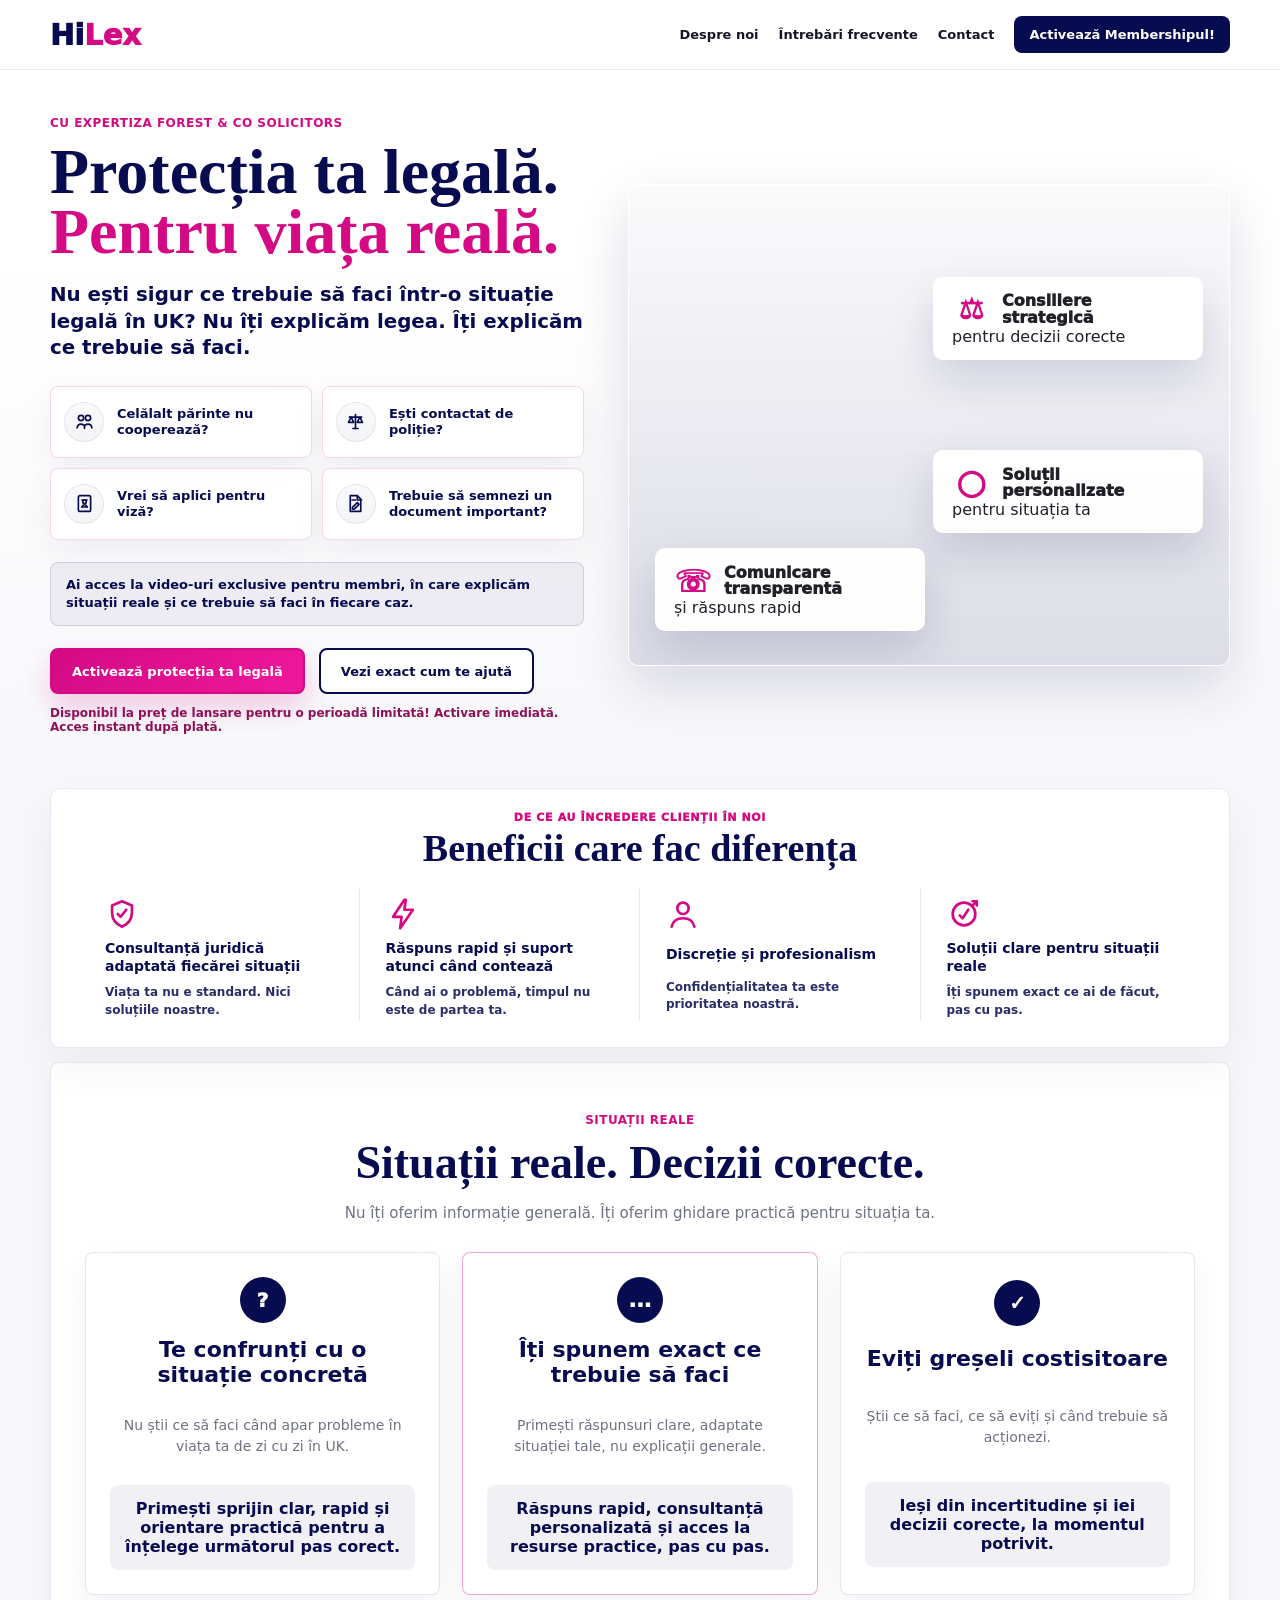
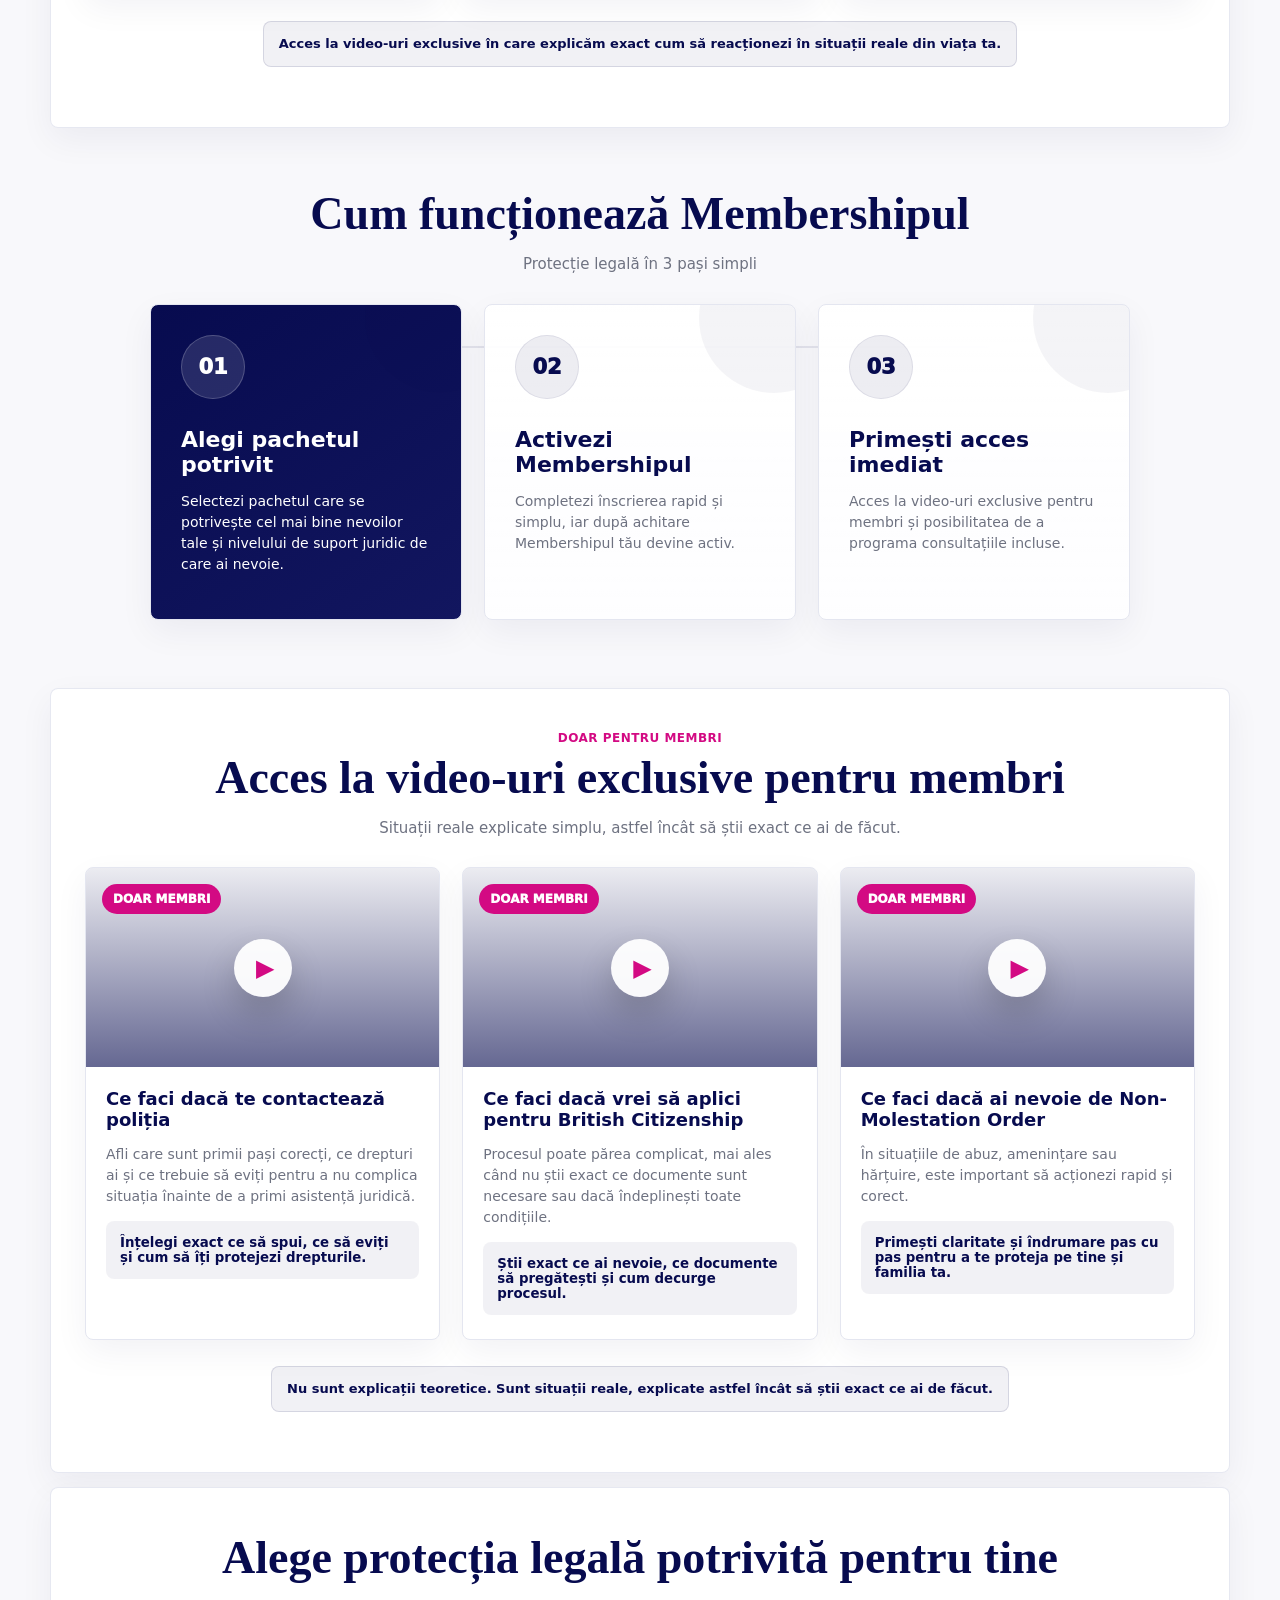
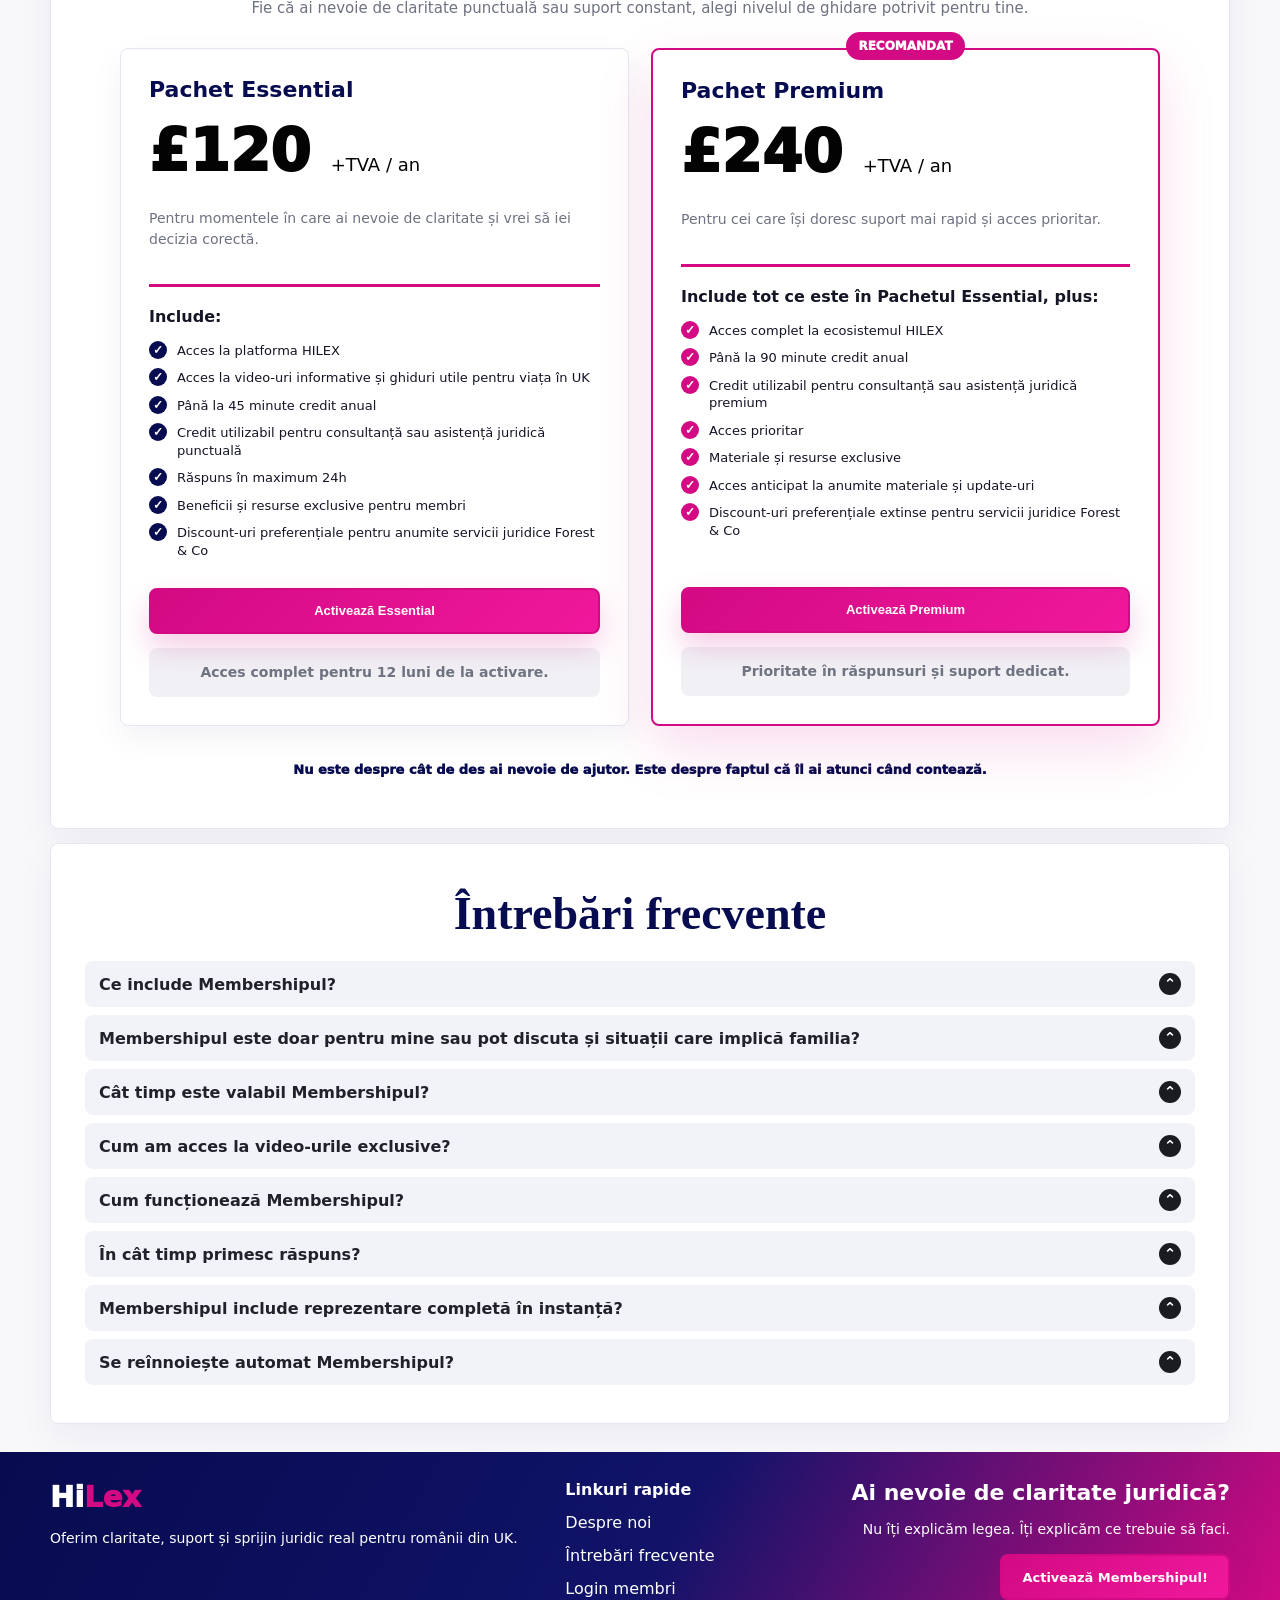
==== index.html @ ded72760 "commit" ====
<!doctype html>
<html lang="ro">
  <head>
    <meta charset="utf-8" />
    <meta name="viewport" content="width=device-width, initial-scale=1" />
    <title>HILEX - Protecția ta legală</title>
    <meta
      name="description"
      content="Protecția ta legală. Pentru viața reală. HILEX oferă video-uri exclusive și ghidare practică pentru românii din UK."
    />
    <link rel="stylesheet" href="styles.css" />
  </head>
  <body>
    <header class="site-header">
      <a class="brand" href="#">Hi<span>Lex</span></a>
      <nav>
        <a href="#despre">Despre noi</a>
        <a href="#faq">Întrebări frecvente</a>
        <a href="#contact">Contact</a>
        <a class="header-cta" href="#pachete">Activează Membershipul!</a>
      </nav>
    </header>

    <main>
      <section class="hero">
        <div class="hero-copy">
          <p class="kicker">Cu expertiza Forest & Co Solicitors</p>
          <h1>Protecția ta legală.<br /><span>Pentru viața reală.</span></h1>
          <p class="lead">
            Nu ești sigur ce trebuie să faci într-o situație legală în UK?
            Nu îți explicăm legea. Îți explicăm ce trebuie să faci.
          </p>

          <div class="problem-grid">
            <article>
              <span class="icon" aria-hidden="true">
                <svg viewBox="0 0 24 24"><path d="M16 11c1.7 0 3-1.3 3-3s-1.3-3-3-3-3 1.3-3 3 1.3 3 3 3Z"/><path d="M8 11c1.7 0 3-1.3 3-3S9.7 5 8 5 5 6.3 5 8s1.3 3 3 3Z"/><path d="M3.5 19.2c.5-2.8 2.2-4.2 4.5-4.2 1.2 0 2.2.4 3 1.2"/><path d="M20.5 19.2c-.5-2.8-2.2-4.2-4.5-4.2-1.2 0-2.2.4-3 1.2"/><path d="M12 20v-3.8"/></svg>
              </span>
              <strong>Celălalt părinte nu cooperează?</strong>
            </article>
            <article>
              <span class="icon" aria-hidden="true">
                <svg viewBox="0 0 24 24"><path d="M12 4v16"/><path d="M5 7h14"/><path d="M7 7 4 13h6L7 7Z"/><path d="m17 7-3 6h6l-3-6Z"/><path d="M9 20h6"/></svg>
              </span>
              <strong>Ești contactat de poliție?</strong>
            </article>
            <article>
              <span class="icon" aria-hidden="true">
                <svg viewBox="0 0 24 24"><rect x="5" y="3" width="14" height="18" rx="2"/><path d="M9 8h6"/><path d="M9 16h6"/><path d="M12 12a2 2 0 1 0 0-4 2 2 0 0 0 0 4Z"/><path d="M9 16c.5-1.7 1.5-2.6 3-2.6s2.5.9 3 2.6"/></svg>
              </span>
              <strong>Vrei să aplici pentru viză?</strong>
            </article>
            <article>
              <span class="icon" aria-hidden="true">
                <svg viewBox="0 0 24 24"><path d="M6 3h8l4 4v14H6V3Z"/><path d="M14 3v5h5"/><path d="M8.5 16.5 14 11l2 2-5.5 5.5H8.5v-2Z"/><path d="M8 8h4"/></svg>
              </span>
              <strong>Trebuie să semnezi un document important?</strong>
            </article>
          </div>

          <p class="member-note">
            Ai acces la video-uri exclusive pentru membri, în care explicăm situații reale și ce trebuie să faci în fiecare caz.
          </p>

          <div class="actions">
            <a class="button primary" href="#pachete">Activează protecția ta legală</a>
            <a class="button secondary" href="#continut">Vezi exact cum te ajută</a>
          </div>
          <p class="launch-note">Disponibil la preț de lansare pentru o perioadă limitată! Activare imediată. Acces instant după plată.</p>
        </div>

        <aside class="hero-media">
          <div class="media-card">
            <div class="media-image"></div>
            <span class="floating-note note-one" data-icon="scale"><strong>Consiliere strategică</strong> pentru decizii corecte</span>
            <span class="floating-note note-two" data-icon="person"><strong>Soluții personalizate</strong> pentru situația ta</span>
            <span class="floating-note note-three" data-icon="chat"><strong>Comunicare transparentă</strong> și răspuns rapid</span>
          </div>
        </aside>
      </section>

      <section class="trust-strip">
        <div class="trust-title">
          <span>De ce au încredere clienții în noi</span>
          <h2>Beneficii care fac diferența</h2>
        </div>
        <article>
          <span class="trust-icon" aria-hidden="true">
            <svg viewBox="0 0 24 24"><path d="M12 3 19 6v5c0 4.5-2.8 8.2-7 10-4.2-1.8-7-5.5-7-10V6l7-3Z"/><path d="m9 12 2 2 4-5"/></svg>
          </span>
          <strong>Consultanță juridică adaptată fiecărei situații</strong>
          <p>Viața ta nu e standard. Nici soluțiile noastre.</p>
        </article>
        <article>
          <span class="trust-icon" aria-hidden="true">
            <svg viewBox="0 0 24 24"><path d="m13 2-8 12h6l-1 8 9-13h-6l1-7Z"/></svg>
          </span>
          <strong>Răspuns rapid și suport atunci când contează</strong>
          <p>Când ai o problemă, timpul nu este de partea ta.</p>
        </article>
        <article>
          <span class="trust-icon" aria-hidden="true">
            <svg viewBox="0 0 24 24"><path d="M12 12a4 4 0 1 0 0-8 4 4 0 0 0 0 8Z"/><path d="M4 21c.8-4 3.4-6 8-6s7.2 2 8 6"/></svg>
          </span>
          <strong>Discreție și profesionalism</strong>
          <p>Confidențialitatea ta este prioritatea noastră.</p>
        </article>
        <article>
          <span class="trust-icon" aria-hidden="true">
            <svg viewBox="0 0 24 24"><circle cx="12" cy="12" r="8"/><path d="m15 9-4 6-2-2"/><path d="M18 6l3-3"/><path d="M18 3h3v3"/></svg>
          </span>
          <strong>Soluții clare pentru situații reale</strong>
          <p>Îți spunem exact ce ai de făcut, pas cu pas.</p>
        </article>
      </section>

      <section class="section centered" id="continut">
        <p class="mini-label">Situații reale</p>
        <h2>Situații reale. Decizii corecte.</h2>
        <p class="muted">Nu îți oferim informație generală. Îți oferim ghidare practică pentru situația ta.</p>
        <div class="situation-grid">
          <article class="info-card">
            <span class="circle-icon">?</span>
            <h3>Te confrunți cu o situație concretă</h3>
            <p>Nu știi ce să faci când apar probleme în viața ta de zi cu zi în UK.</p>
            <strong>Primești sprijin clar, rapid și orientare practică pentru a înțelege următorul pas corect.</strong>
          </article>
          <article class="info-card emphasized">
            <span class="circle-icon">...</span>
            <h3>Îți spunem exact ce trebuie să faci</h3>
            <p>Primești răspunsuri clare, adaptate situației tale, nu explicații generale.</p>
            <strong>Răspuns rapid, consultanță personalizată și acces la resurse practice, pas cu pas.</strong>
          </article>
          <article class="info-card">
            <span class="circle-icon">✓</span>
            <h3>Eviți greșeli costisitoare</h3>
            <p>Știi ce să faci, ce să eviți și când trebuie să acționezi.</p>
            <strong>Ieși din incertitudine și iei decizii corecte, la momentul potrivit.</strong>
          </article>
        </div>
        <p class="member-note slim">Acces la video-uri exclusive în care explicăm exact cum să reacționezi în situații reale din viața ta.</p>
      </section>

      <section class="section centered soft" id="despre">
        <h2>Cum funcționează Membershipul</h2>
        <p class="muted">Protecție legală în 3 pași simpli</p>
        <div class="steps-grid">
          <article class="step active">
            <span>01</span>
            <h3>Alegi pachetul potrivit</h3>
            <p>Selectezi pachetul care se potrivește cel mai bine nevoilor tale și nivelului de suport juridic de care ai nevoie.</p>
          </article>
          <article class="step">
            <span>02</span>
            <h3>Activezi Membershipul</h3>
            <p>Completezi înscrierea rapid și simplu, iar după achitare Membershipul tău devine activ.</p>
          </article>
          <article class="step">
            <span>03</span>
            <h3>Primești acces imediat</h3>
            <p>Acces la video-uri exclusive pentru membri și posibilitatea de a programa consultațiile incluse.</p>
          </article>
        </div>
      </section>

      <section class="section centered">
        <span class="mini-label">Doar pentru membri</span>
        <h2>Acces la video-uri exclusive pentru membri</h2>
        <p class="muted">Situații reale explicate simplu, astfel încât să știi exact ce ai de făcut.</p>
        <div class="video-grid">
          <article class="video-card">
            <div class="video-thumb police"><span>▶</span><b>Doar membri</b></div>
            <h3>Ce faci dacă te contactează poliția</h3>
            <p>Afli care sunt primii pași corecți, ce drepturi ai și ce trebuie să eviți pentru a nu complica situația înainte de a primi asistență juridică.</p>
            <small>Înțelegi exact ce să spui, ce să eviți și cum să îți protejezi drepturile.</small>
          </article>
          <article class="video-card">
            <div class="video-thumb citizenship"><span>▶</span><b>Doar membri</b></div>
            <h3>Ce faci dacă vrei să aplici pentru British Citizenship</h3>
            <p>Procesul poate părea complicat, mai ales când nu știi exact ce documente sunt necesare sau dacă îndeplinești toate condițiile.</p>
            <small>Știi exact ce ai nevoie, ce documente să pregătești și cum decurge procesul.</small>
          </article>
          <article class="video-card">
            <div class="video-thumb protection"><span>▶</span><b>Doar membri</b></div>
            <h3>Ce faci dacă ai nevoie de Non-Molestation Order</h3>
            <p>În situațiile de abuz, amenințare sau hărțuire, este important să acționezi rapid și corect.</p>
            <small>Primești claritate și îndrumare pas cu pas pentru a te proteja pe tine și familia ta.</small>
          </article>
        </div>
        <p class="member-note slim">Nu sunt explicații teoretice. Sunt situații reale, explicate astfel încât să știi exact ce ai de făcut.</p>
      </section>

      <section class="section centered" id="pachete">
        <h2>Alege protecția legală potrivită pentru tine</h2>
        <p class="muted">Fie că ai nevoie de claritate punctuală sau suport constant, alegi nivelul de ghidare potrivit pentru tine.</p>
        <div class="pricing-grid">
          <form class="price-card" action="https://membersaccess.hilex.co.uk/api/stripe/checkout" method="POST">
            <h3>Pachet Essential</h3>
            <div class="price">£120 <span>+TVA / an</span></div>
            <p>Pentru momentele în care ai nevoie de claritate și vrei să iei decizia corectă.</p>
            <hr />
            <strong>Include:</strong>
            <ul>
              <li>Acces la platforma HILEX</li>
              <li>Acces la video-uri informative și ghiduri utile pentru viața în UK</li>
              <li>Până la 45 minute credit anual</li>
              <li>Credit utilizabil pentru consultanță sau asistență juridică punctuală</li>
              <li>Răspuns în maximum 24h</li>
              <li>Beneficii și resurse exclusive pentru membri</li>
              <li>Discount-uri preferențiale pentru anumite servicii juridice Forest & Co</li>
            </ul>
            <input type="hidden" name="plan" value="basic" />
            <button class="button primary" type="submit">Activează Essential</button>
            <p class="small-note">Acces complet pentru 12 luni de la activare.</p>
          </form>

          <form class="price-card recommended" action="https://membersaccess.hilex.co.uk/api/stripe/checkout" method="POST">
            <span class="recommended-label">RECOMANDAT</span>
            <h3>Pachet Premium</h3>
            <div class="price">£240 <span>+TVA / an</span></div>
            <p>Pentru cei care își doresc suport mai rapid și acces prioritar.</p>
            <hr />
            <strong>Include tot ce este în Pachetul Essential, plus:</strong>
            <ul>
              <li>Acces complet la ecosistemul HILEX</li>
              <li>Până la 90 minute credit anual</li>
              <li>Credit utilizabil pentru consultanță sau asistență juridică premium</li>
              <li>Acces prioritar</li>
              <li>Materiale și resurse exclusive</li>
              <li>Acces anticipat la anumite materiale și update-uri</li>
              <li>Discount-uri preferențiale extinse pentru servicii juridice Forest & Co</li>
            </ul>
            <input type="hidden" name="plan" value="premium" />
            <button class="button primary" type="submit">Activează Premium</button>
            <p class="small-note">Prioritate în răspunsuri și suport dedicat.</p>
          </form>
        </div>
        <p class="closing-line">Nu este despre cât de des ai nevoie de ajutor. Este despre faptul că îl ai atunci când contează.</p>
      </section>

      <section class="section centered faq" id="faq">
        <h2>Întrebări frecvente</h2>
        <div class="faq-list">
          <details class="faq-item include">
            <summary>Ce include Membershipul?</summary>
            <p>Membershipul include acces la platforma HILEX, video-uri exclusive pentru membri, ghiduri utile și credit anual pentru consultanță sau asistență juridică, în funcție de pachetul ales.</p>
          </details>
          <details class="faq-item family">
            <summary>Membershipul este doar pentru mine sau pot discuta și situații care implică familia?</summary>
            <p>Membershipul este individual, dar poate fi folosit pentru situații care te implică pe tine sau familia apropiată.</p>
          </details>
          <details class="faq-item calendar">
            <summary>Cât timp este valabil Membershipul?</summary>
            <p>Accesul este valabil 12 luni de la activare.</p>
          </details>
          <details class="faq-item video">
            <summary>Cum am acces la video-urile exclusive?</summary>
            <p>După activare, primești acces în platforma membrilor, unde poți urmări video-urile și materialele disponibile pentru pachetul tău.</p>
          </details>
          <details class="faq-item process">
            <summary>Cum funcționează Membershipul?</summary>
            <p>Alegi pachetul, achiți prin Stripe, primești emailul pentru setarea parolei și intri în platforma membrilor.</p>
          </details>
          <details class="faq-item time">
            <summary>În cât timp primesc răspuns?</summary>
            <p>Pentru solicitările trimise prin Membership, răspunsul este oferit în maximum 24h, iar membrii Premium au acces prioritar.</p>
          </details>
          <details class="faq-item court">
            <summary>Membershipul include reprezentare completă în instanță?</summary>
            <p>Nu. Membershipul include ghidare, resurse și credit pentru consultanță sau asistență juridică. Reprezentarea completă în instanță se discută separat, în funcție de caz.</p>
          </details>
          <details class="faq-item renewal">
            <summary>Se reînnoiește automat Membershipul?</summary>
            <p>Membershipul este anual. Detaliile despre reînnoire și plată sunt comunicate în procesul de achiziție și în contul tău de membru.</p>
          </details>
        </div>
      </section>
    </main>

    <footer class="footer" id="contact">
      <div>
        <a class="brand" href="#">Hi<span>Lex</span></a>
        <p>Oferim claritate, suport și sprijin juridic real pentru românii din UK.</p>
      </div>
      <div>
        <strong>Linkuri rapide</strong>
        <a href="#despre">Despre noi</a>
        <a href="#faq">Întrebări frecvente</a>
        <a href="https://membersaccess.hilex.co.uk/login">Login membri</a>
      </div>
      <div class="footer-cta">
        <h3>Ai nevoie de claritate juridică?</h3>
        <p>Nu îți explicăm legea. Îți explicăm ce trebuie să faci.</p>
        <a class="button primary" href="#pachete">Activează Membershipul!</a>
      </div>
    </footer>
  </body>
</html>
---- styles.css ----
:root {
  --navy: #070b4f;
  --navy-2: #12165f;
  --pink: #d30a83;
  --pink-2: #f0189c;
  --pink-soft: #fff0f8;
  --lavender: #f6f3ff;
  --ink: #141525;
  --muted: #6e7281;
  --line: #e4e6f0;
  --soft: #f8f8fb;
  --white: #ffffff;
  --shadow: 0 20px 60px rgba(7, 11, 79, 0.09);
  --shadow-soft: 0 12px 34px rgba(7, 11, 79, 0.055);
  --page-max: 1180px;
  font-family: Inter, ui-sans-serif, system-ui, -apple-system, BlinkMacSystemFont, "Segoe UI", sans-serif;
}

* {
  box-sizing: border-box;
}

html {
  scroll-behavior: smooth;
}

body {
  background:
    linear-gradient(180deg, #ffffff 0, #ffffff 240px, var(--soft) 760px);
  color: var(--ink);
  margin: 0;
}

a {
  color: inherit;
  text-decoration: none;
}

.site-header {
  align-items: center;
  backdrop-filter: blur(18px);
  background: rgba(255, 255, 255, 0.88);
  border-bottom: 1px solid rgba(228, 230, 240, 0.8);
  display: flex;
  gap: 20px;
  justify-content: space-between;
  padding: 16px max(22px, calc((100vw - var(--page-max)) / 2));
  position: sticky;
  top: 0;
  z-index: 30;
}

.brand {
  color: var(--navy);
  font-size: 29px;
  font-weight: 950;
  letter-spacing: 0;
}

.brand span,
.kicker,
.mini-label {
  color: var(--pink);
}

nav {
  align-items: center;
  display: flex;
  flex-wrap: wrap;
  gap: 20px;
  font-size: 13px;
  font-weight: 800;
}

.header-cta {
  background: var(--navy);
  border-radius: 8px;
  color: var(--white);
  padding: 11px 15px;
}

.hero {
  background: transparent;
  display: grid;
  gap: 44px;
  grid-template-columns: minmax(0, 0.94fr) minmax(420px, 1.06fr);
  margin: 34px auto 0;
  max-width: min(var(--page-max), calc(100vw - 44px));
  padding: 0 0 34px;
}

.hero-copy {
  align-self: center;
}

.kicker,
.mini-label {
  font-size: 12px;
  font-weight: 900;
  letter-spacing: 0.04em;
  text-transform: uppercase;
}

h1,
h2,
h3,
p {
  letter-spacing: 0;
}

h1 {
  color: var(--navy);
  font-family: Georgia, "Times New Roman", serif;
  font-size: clamp(44px, 5vw, 68px);
  font-weight: 760;
  line-height: 0.94;
  margin: 12px 0 18px;
  max-width: 780px;
}

h1 span {
  color: var(--pink);
}

h2 {
  color: var(--navy);
  font-family: Georgia, "Times New Roman", serif;
  font-size: clamp(30px, 3.8vw, 46px);
  font-weight: 760;
  line-height: 1.04;
  margin: 8px 0 12px;
}

h3 {
  color: var(--navy);
  font-size: 22px;
  line-height: 1.14;
  margin: 0;
}

.lead {
  color: var(--navy);
  font-size: clamp(17px, 1.55vw, 21px);
  font-weight: 850;
  line-height: 1.34;
  max-width: 650px;
}

.problem-grid {
  display: grid;
  gap: 10px;
  grid-template-columns: repeat(2, minmax(0, 1fr));
  margin: 24px 0 18px;
  max-width: 690px;
}

.problem-grid article {
  align-items: center;
  background: rgba(255, 255, 255, 0.86);
  border: 1px solid rgba(211, 10, 131, 0.16);
  border-radius: 8px;
  box-shadow: var(--shadow-soft);
  display: flex;
  gap: 13px;
  min-height: 72px;
  padding: 13px;
  transition: transform 180ms ease, box-shadow 180ms ease, border-color 180ms ease;
}

.problem-grid article:hover {
  border-color: var(--pink);
  box-shadow: 0 20px 42px rgba(211, 10, 131, 0.12);
  transform: translateY(-4px);
}

.icon {
  align-items: center;
  background:
    linear-gradient(180deg, rgba(255, 255, 255, 0.74), rgba(255, 255, 255, 0.48)),
    rgba(7, 11, 79, 0.08);
  border: 1px solid rgba(7, 11, 79, 0.08);
  border-radius: 999px;
  color: var(--navy);
  display: inline-flex;
  flex: 0 0 40px;
  height: 40px;
  justify-content: center;
  width: 40px;
}

.icon svg {
  fill: none;
  height: 21px;
  stroke: currentColor;
  stroke-linecap: round;
  stroke-linejoin: round;
  stroke-width: 1.9;
  width: 21px;
}

.problem-grid strong {
  color: var(--navy);
  font-size: 13px;
  line-height: 1.22;
}

.member-note {
  background: rgba(7, 11, 79, 0.055);
  border: 1px solid rgba(7, 11, 79, 0.12);
  border-radius: 8px;
  color: var(--navy);
  font-size: 13px;
  font-weight: 820;
  line-height: 1.4;
  margin: 22px 0;
  max-width: 690px;
  padding: 13px 15px;
}

.actions {
  display: flex;
  flex-wrap: wrap;
  gap: 14px;
  margin-top: 20px;
}

.button {
  align-items: center;
  border: 2px solid var(--navy);
  border-radius: 8px;
  cursor: pointer;
  display: inline-flex;
  font-size: 13px;
  font-weight: 900;
  justify-content: center;
  min-height: 46px;
  padding: 12px 20px;
  transition: transform 180ms ease, box-shadow 180ms ease, background 180ms ease;
}

.button:hover {
  transform: translateY(-2px);
}

.button.primary {
  background: linear-gradient(135deg, var(--pink), var(--pink-2));
  border-color: var(--pink);
  box-shadow: 0 14px 30px rgba(211, 10, 131, 0.2);
  color: var(--white);
}

.button.secondary {
  background: var(--white);
  color: var(--navy);
}

.button.secondary:hover {
  background: var(--navy);
  color: var(--white);
}

.launch-note {
  color: #8d1158;
  font-size: 12px;
  font-weight: 850;
  margin-top: 12px;
}

.hero-media {
  align-self: center;
}

.media-card {
  border: 1px solid rgba(255, 255, 255, 0.72);
  border-radius: 10px;
  box-shadow: 0 22px 56px rgba(7, 11, 79, 0.14);
  min-height: 480px;
  overflow: hidden;
  position: relative;
}

.media-image {
  background:
    linear-gradient(180deg, rgba(7, 11, 79, 0.02), rgba(7, 11, 79, 0.12)),
    url("https://images.unsplash.com/photo-1450101499163-c8848c66ca85?auto=format&fit=crop&w=1200&q=82");
  background-position: center;
  background-size: cover;
  height: 100%;
  min-height: 480px;
}

.floating-note {
  align-items: center;
  background: rgba(255, 255, 255, 0.96);
  border: 1px solid rgba(255, 255, 255, 0.86);
  border-radius: 10px;
  box-shadow: 0 18px 44px rgba(7, 11, 79, 0.14);
  color: #1f2028;
  display: flex;
  flex-wrap: wrap;
  font-size: 16px;
  font-weight: 520;
  line-height: 1.05;
  max-width: 270px;
  padding: 13px 18px;
  position: absolute;
}

.floating-note::before {
  background: transparent;
  border-radius: 0;
  color: var(--pink);
  content: "⚖";
  display: grid;
  flex: 0 0 38px;
  font-size: 28px;
  font-weight: 950;
  height: 38px;
  margin-right: 12px;
  place-items: center;
}

.floating-note strong {
  display: block;
  flex-basis: calc(100% - 50px);
  font-weight: 920;
}

.floating-note[data-icon="person"]::before {
  content: "○";
  font-size: 34px;
}

.floating-note[data-icon="chat"]::before {
  content: "☏";
  font-size: 30px;
}

.note-one {
  right: 26px;
  top: 92px;
}

.note-two {
  bottom: 132px;
  right: 26px;
}

.note-three {
  bottom: 34px;
  left: 26px;
}

.trust-strip {
  background: rgba(255, 255, 255, 0.94);
  border: 1px solid rgba(228, 230, 240, 0.9);
  border-radius: 10px;
  box-shadow: 0 18px 46px rgba(7, 11, 79, 0.055);
  display: grid;
  gap: 0;
  grid-template-columns: repeat(4, minmax(0, 1fr));
  margin: 8px auto 0;
  max-width: min(var(--page-max), calc(100vw - 44px));
  overflow: hidden;
  padding: 22px 28px 26px;
  position: relative;
  z-index: 3;
}

.trust-title {
  align-items: center;
  background: transparent;
  border-bottom: 0;
  display: grid;
  gap: 5px;
  grid-column: 1 / -1;
  justify-content: center;
  padding: 0 0 20px;
  text-align: center;
}

.trust-title span {
  color: var(--pink);
  font-size: 11px;
  font-weight: 950;
  letter-spacing: 0.06em;
  text-transform: uppercase;
}

.trust-title h2 {
  color: var(--navy);
  font-family: Georgia, "Times New Roman", serif;
  font-size: clamp(26px, 3vw, 38px);
  font-weight: 850;
  margin: 0;
  text-align: center;
}

.trust-strip article {
  align-items: start;
  border-right: 1px solid rgba(228, 230, 240, 0.95);
  display: grid;
  gap: 8px;
  min-height: 132px;
  padding: 8px 26px 0;
}

.trust-strip article:last-child {
  border-right: 0;
}

.trust-strip strong {
  color: var(--navy);
  font-size: 14px;
  font-weight: 900;
  line-height: 1.24;
}

.trust-strip p {
  color: var(--navy);
  font-size: 12px;
  font-weight: 560;
  line-height: 1.45;
  margin: 0;
  opacity: 0.86;
}

.trust-icon {
  align-items: center;
  background: transparent;
  border: 0;
  border-radius: 0;
  color: var(--pink);
  display: inline-flex;
  flex: 0 0 34px;
  height: 34px;
  justify-content: center;
  width: 34px;
}

.trust-icon svg {
  fill: none;
  height: 34px;
  stroke: currentColor;
  stroke-linecap: round;
  stroke-linejoin: round;
  stroke-width: 1.9;
  width: 34px;
}

.section {
  margin: 0 auto;
  max-width: min(var(--page-max), calc(100vw - 44px));
  padding: 54px 0;
}

.section.centered {
  text-align: center;
}

.section.centered:not(.soft) {
  background: rgba(255, 255, 255, 0.94);
  border: 1px solid rgba(228, 230, 240, 0.92);
  border-radius: 8px;
  box-shadow: var(--shadow-soft);
  margin-top: 14px;
  padding: 38px 34px;
}

.section.soft {
  background: transparent;
  max-width: min(var(--page-max), calc(100vw - 44px));
  padding-left: 0;
  padding-right: 0;
}

.muted {
  color: var(--muted);
  font-size: 15px;
  line-height: 1.5;
  margin-left: auto;
  margin-right: auto;
  max-width: 790px;
}

.situation-grid,
.steps-grid,
.video-grid,
.pricing-grid {
  display: grid;
  gap: 22px;
  margin-top: 28px;
}

.situation-grid {
  grid-template-columns: repeat(3, minmax(0, 1fr));
}

.info-card,
.step,
.video-card,
.price-card {
  background: var(--white);
  border: 1px solid var(--line);
  border-radius: 8px;
  box-shadow: var(--shadow-soft);
  text-align: left;
}

.info-card {
  align-items: center;
  display: grid;
  gap: 14px;
  justify-items: center;
  padding: 24px;
  text-align: center;
  transition: transform 180ms ease, box-shadow 180ms ease;
}

.info-card:hover,
.video-card:hover,
.price-card:hover {
  box-shadow: var(--shadow);
  transform: translateY(-4px);
}

.info-card.emphasized {
  border-color: rgba(211, 10, 131, 0.35);
}

.circle-icon {
  align-items: center;
  background: var(--navy);
  border-radius: 999px;
  color: var(--white);
  display: inline-flex;
  font-size: 20px;
  font-weight: 950;
  height: 46px;
  justify-content: center;
  width: 46px;
}

.info-card p,
.step p,
.video-card p,
.price-card p,
.footer p {
  color: var(--muted);
  line-height: 1.5;
  font-size: 14px;
}

.info-card strong,
.video-card small,
.small-note {
  background: rgba(7, 11, 79, 0.055);
  border-radius: 8px;
  color: var(--navy);
  display: block;
  font-weight: 790;
  padding: 14px;
}

.member-note.slim {
  display: inline-block;
  font-size: 13px;
  margin-top: 26px;
  max-width: 980px;
}

.steps-grid {
  counter-reset: membership-step;
  grid-template-columns: repeat(3, minmax(0, 1fr));
  margin-left: auto;
  margin-right: auto;
  max-width: 980px;
  position: relative;
}

.steps-grid::before {
  background: linear-gradient(90deg, transparent, rgba(7, 11, 79, 0.16), transparent);
  content: "";
  height: 2px;
  left: 12%;
  position: absolute;
  right: 12%;
  top: 42px;
}

.step {
  background:
    linear-gradient(180deg, rgba(255, 255, 255, 0.96), rgba(255, 255, 255, 0.88));
  min-height: 238px;
  overflow: hidden;
  padding: 30px;
  position: relative;
  transition: transform 180ms ease, box-shadow 180ms ease, border-color 180ms ease;
}

.step.active {
  background:
    linear-gradient(145deg, var(--navy), var(--navy-2));
  color: var(--white);
}

.step.active h3,
.step.active p {
  color: var(--white);
}

.step span {
  align-items: center;
  background: rgba(7, 11, 79, 0.07);
  border: 1px solid rgba(7, 11, 79, 0.08);
  border-radius: 999px;
  color: var(--navy);
  display: inline-flex;
  font-size: 21px;
  font-weight: 950;
  height: 64px;
  justify-content: center;
  margin-bottom: 28px;
  position: relative;
  width: 64px;
  z-index: 1;
}

.step.active span {
  background: rgba(255, 255, 255, 0.12);
  border-color: rgba(255, 255, 255, 0.2);
  color: var(--white);
}

.step::after {
  background: rgba(7, 11, 79, 0.045);
  border-radius: 999px;
  content: "";
  height: 150px;
  position: absolute;
  right: -54px;
  top: -62px;
  width: 150px;
}

.step:hover {
  border-color: rgba(7, 11, 79, 0.18);
  box-shadow: var(--shadow);
  transform: translateY(-5px);
}

.video-grid {
  grid-template-columns: repeat(3, minmax(0, 1fr));
}

.video-card {
  overflow: hidden;
  transition: transform 180ms ease, box-shadow 180ms ease;
}

.video-card h3,
.video-card p,
.video-card small {
  margin-left: 20px;
  margin-right: 20px;
}

.video-card h3 {
  font-size: 18px;
  margin-top: 22px;
}

.video-card small {
  margin-bottom: 24px;
}

.video-thumb {
  align-items: center;
  aspect-ratio: 16 / 9;
  background-position: center;
  background-size: cover;
  display: grid;
  overflow: hidden;
  place-items: center;
  position: relative;
}

.video-thumb::before {
  background: linear-gradient(180deg, rgba(7, 11, 79, 0.08), rgba(7, 11, 79, 0.62));
  content: "";
  inset: 0;
  position: absolute;
}

.video-thumb span {
  align-items: center;
  background: rgba(255, 255, 255, 0.94);
  border-radius: 999px;
  box-shadow: 0 16px 34px rgba(0, 0, 0, 0.18);
  color: var(--pink);
  display: inline-flex;
  font-size: 24px;
  height: 58px;
  justify-content: center;
  padding-left: 5px;
  position: relative;
  width: 58px;
}

.video-thumb b {
  background: var(--pink);
  border-radius: 999px;
  color: var(--white);
  font-size: 12px;
  font-weight: 950;
  left: 16px;
  padding: 8px 11px;
  position: absolute;
  text-transform: uppercase;
  top: 16px;
}

.video-thumb.police {
  background-image: url("https://images.unsplash.com/photo-1589578527966-fdac0f44566c?auto=format&fit=crop&w=900&q=80");
}

.video-thumb.citizenship {
  background-image: url("https://images.unsplash.com/photo-1450101499163-c8848c66ca85?auto=format&fit=crop&w=900&q=80");
}

.video-thumb.protection {
  background-image: url("https://images.unsplash.com/photo-1505664194779-8beaceb93744?auto=format&fit=crop&w=900&q=80");
}

.package-subtitle,
.closing-line {
  color: var(--navy);
  font-weight: 950;
}

.pricing-grid {
  align-items: stretch;
  grid-template-columns: repeat(2, minmax(0, 1fr));
  margin-left: auto;
  margin-right: auto;
  max-width: 1040px;
  text-align: left;
}

.price-card {
  display: flex;
  flex-direction: column;
  padding: 28px;
  position: relative;
}

.price-card.recommended {
  border: 2px solid var(--pink);
  box-shadow: 0 22px 58px rgba(211, 10, 131, 0.14);
}

.recommended-label {
  color: var(--pink);
  background: var(--pink);
  border-radius: 999px;
  color: var(--white);
  display: inline-flex;
  font-size: 12px;
  font-weight: 950;
  left: 0;
  position: absolute;
  right: 0;
  text-align: center;
  top: -18px;
  width: fit-content;
  margin: 0 auto;
  padding: 7px 12px;
}

.price {
  color: #030303;
  font-size: clamp(42px, 4.8vw, 58px);
  font-weight: 950;
  line-height: 1;
  margin: 20px 0 14px;
}

.price span {
  font-size: 18px;
  font-weight: 500;
}

.price-card hr {
  border: 0;
  border-top: 3px solid var(--pink);
  margin: 20px 0;
  width: 100%;
}

ul {
  display: grid;
  gap: 10px;
  list-style: none;
  margin: 16px 0 28px;
  padding: 0;
}

li {
  color: var(--ink);
  font-size: 13px;
  line-height: 1.35;
  padding-left: 28px;
  position: relative;
}

li::before {
  align-items: center;
  background: var(--navy);
  border-radius: 999px;
  color: var(--white);
  content: "✓";
  display: inline-flex;
  font-size: 12px;
  font-weight: 950;
  height: 18px;
  justify-content: center;
  left: 0;
  position: absolute;
  top: -1px;
  width: 18px;
}

.recommended li::before {
  background: var(--pink);
}

.price-card .button {
  margin-top: auto;
  width: 100%;
}

.small-note {
  font-size: 12px;
  margin-bottom: 0;
  text-align: center;
}

.closing-line {
  color: var(--navy);
  font-size: 13px;
  margin-top: 36px;
}

.faq {
  max-width: min(var(--page-max), calc(100vw - 44px));
}

.faq-list {
  display: grid;
  gap: 8px;
  margin-top: 24px;
}

.faq details {
  margin: 0;
  text-align: left;
}

.faq details::before {
  content: none;
}

.faq summary {
  align-items: center;
  background: #f1f3f8;
  border-radius: 8px;
  color: #20212b;
  cursor: pointer;
  display: flex;
  font-size: clamp(16px, 1.25vw, 18px);
  font-weight: 650;
  justify-content: space-between;
  min-height: 44px;
  padding: 12px 14px;
}

.faq summary::-webkit-details-marker {
  display: none;
}

.faq summary::after {
  align-items: center;
  background: #1b1c21;
  border-radius: 999px;
  color: var(--white);
  content: "⌃";
  display: inline-flex;
  flex: 0 0 22px;
  font-size: 15px;
  height: 22px;
  justify-content: center;
  margin-left: 14px;
  width: 22px;
}

.faq details[open] summary::after {
  content: "⌄";
}

.faq details p {
  background: var(--white);
  border: 1px solid var(--line);
  border-radius: 8px;
  color: var(--muted);
  line-height: 1.5;
  font-size: 15px;
  margin: 8px 0 0;
  padding: 14px 18px;
}

.footer {
  align-items: stretch;
  background: linear-gradient(120deg, var(--navy), #101368 52%, var(--pink));
  color: var(--white);
  display: grid;
  gap: 22px;
  grid-template-columns: 1fr auto 1fr;
  margin-top: 28px;
  padding: 28px max(22px, calc((100vw - var(--page-max)) / 2));
}

.footer .brand,
.footer h3,
.footer p,
.footer a {
  color: var(--white);
}

.footer > div {
  background: transparent;
  border: 0;
  border-radius: 0;
  padding: 0;
}

.footer div:nth-child(2) {
  display: grid;
  gap: 12px;
}

.footer-cta {
  background: transparent !important;
  text-align: right;
}

@media (max-width: 1080px) {
  .hero,
  .problem-grid,
  .situation-grid,
  .steps-grid,
  .video-grid,
  .pricing-grid,
  .footer {
    grid-template-columns: 1fr;
  }

  .trust-strip {
    grid-template-columns: repeat(2, minmax(0, 1fr));
  }

  .trust-title {
    grid-column: 1 / -1;
  }

  .hero {
    background: var(--white);
  }

  .media-card,
  .media-image {
    min-height: 460px;
  }

  .trust-strip {
    margin-top: 0;
  }

  .trust-strip article:nth-child(3) {
    border-right: 0;
  }
}

@media (max-width: 720px) {
  .site-header,
  nav,
  .actions {
    align-items: stretch;
    flex-direction: column;
  }

  .site-header {
    position: static;
  }

  .hero {
    padding-top: 42px;
  }

  h1 {
    font-size: clamp(36px, 11vw, 50px);
  }

  .lead {
    font-size: 18px;
  }

  .problem-grid article {
    min-height: auto;
  }

  .trust-strip {
    grid-template-columns: 1fr;
  }

  .trust-strip article {
    border-right: 0;
    border-top: 1px solid rgba(228, 230, 240, 0.9);
    min-height: auto;
    padding: 18px;
  }

  .trust-strip article:first-of-type {
    border-top: 0;
  }

  .button,
  .header-cta {
    width: 100%;
  }

  .floating-note {
    left: 18px;
    max-width: calc(100% - 36px);
    right: auto;
  }

  .note-one {
    top: 24px;
  }

  .note-two {
    bottom: 96px;
  }

  .note-three {
    bottom: 24px;
  }

  .section {
    padding: 60px 0;
  }

  .faq summary {
    font-size: 15px;
    min-height: 50px;
    padding: 13px 14px;
  }

  .faq details p {
    margin-top: 8px;
  }

  .price-card {
    padding: 26px;
  }

  .price span {
    display: block;
    font-size: 28px;
    margin-top: 8px;
  }
}
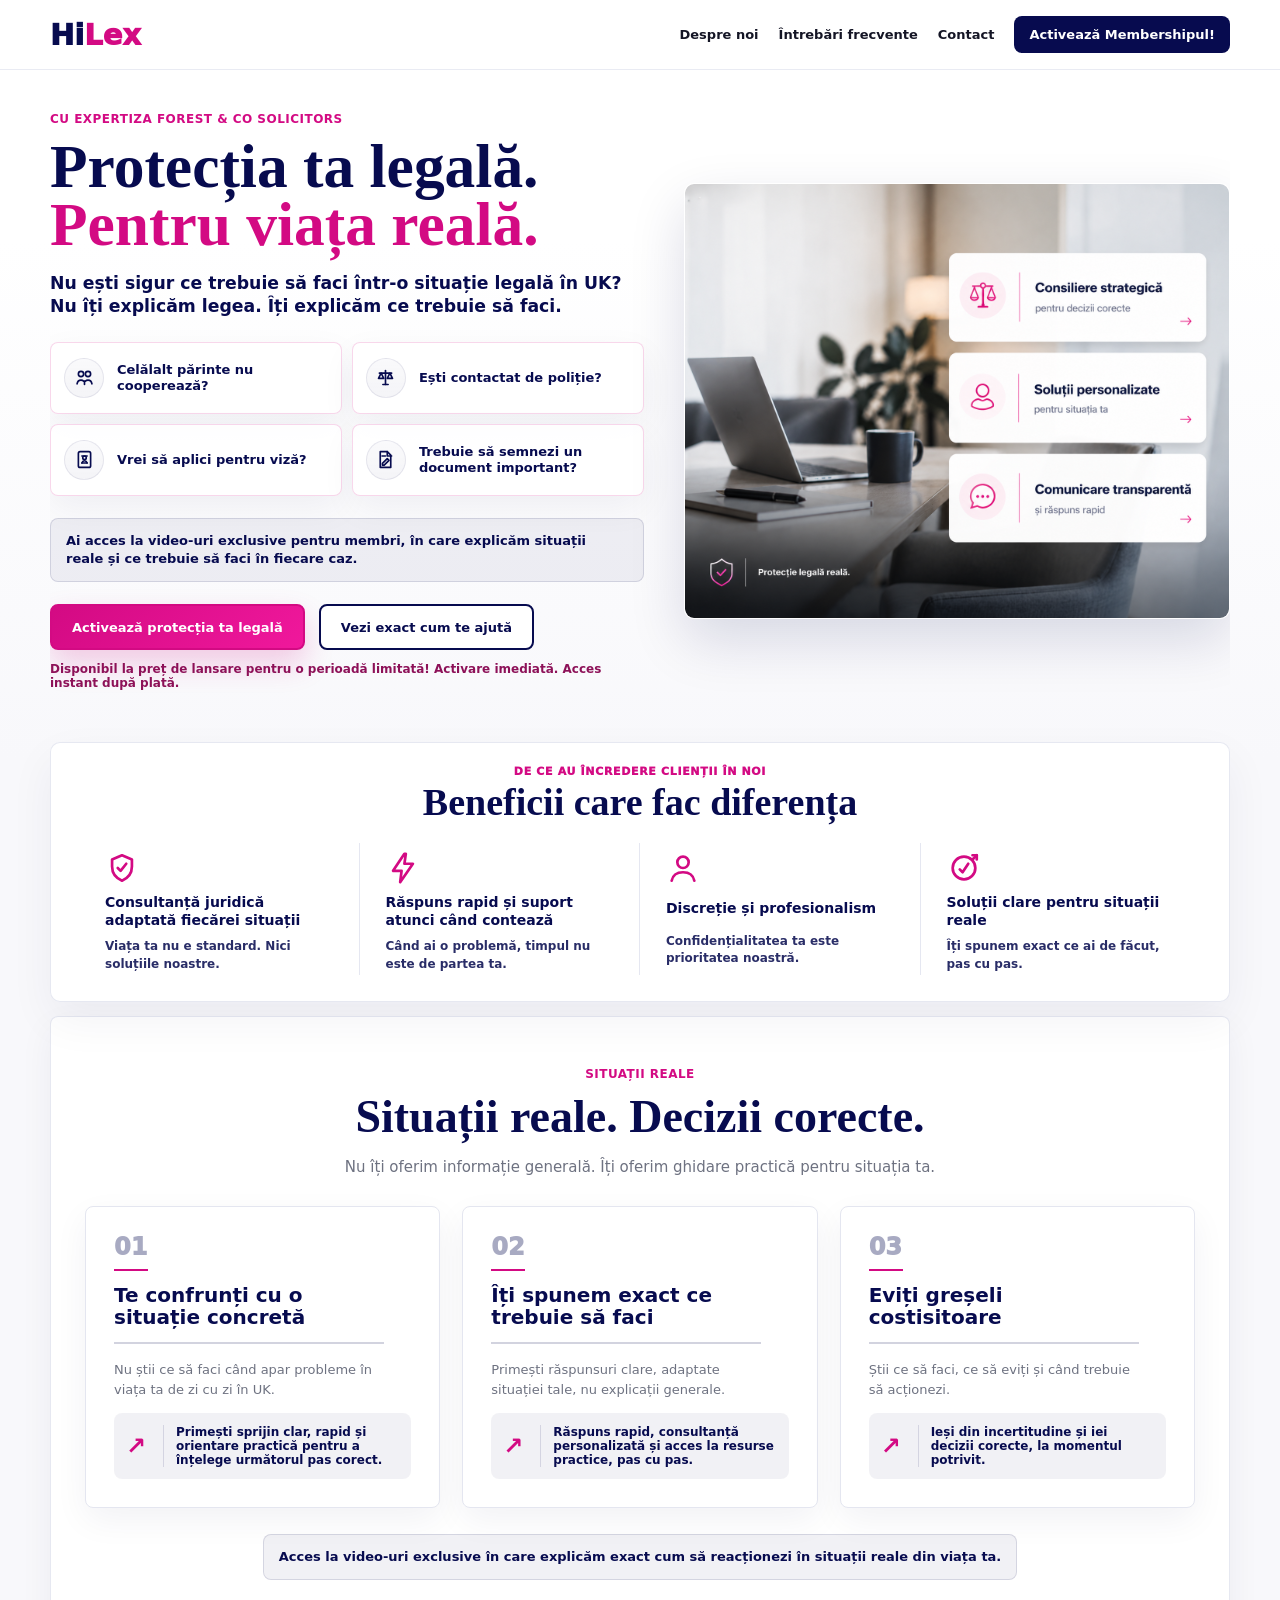
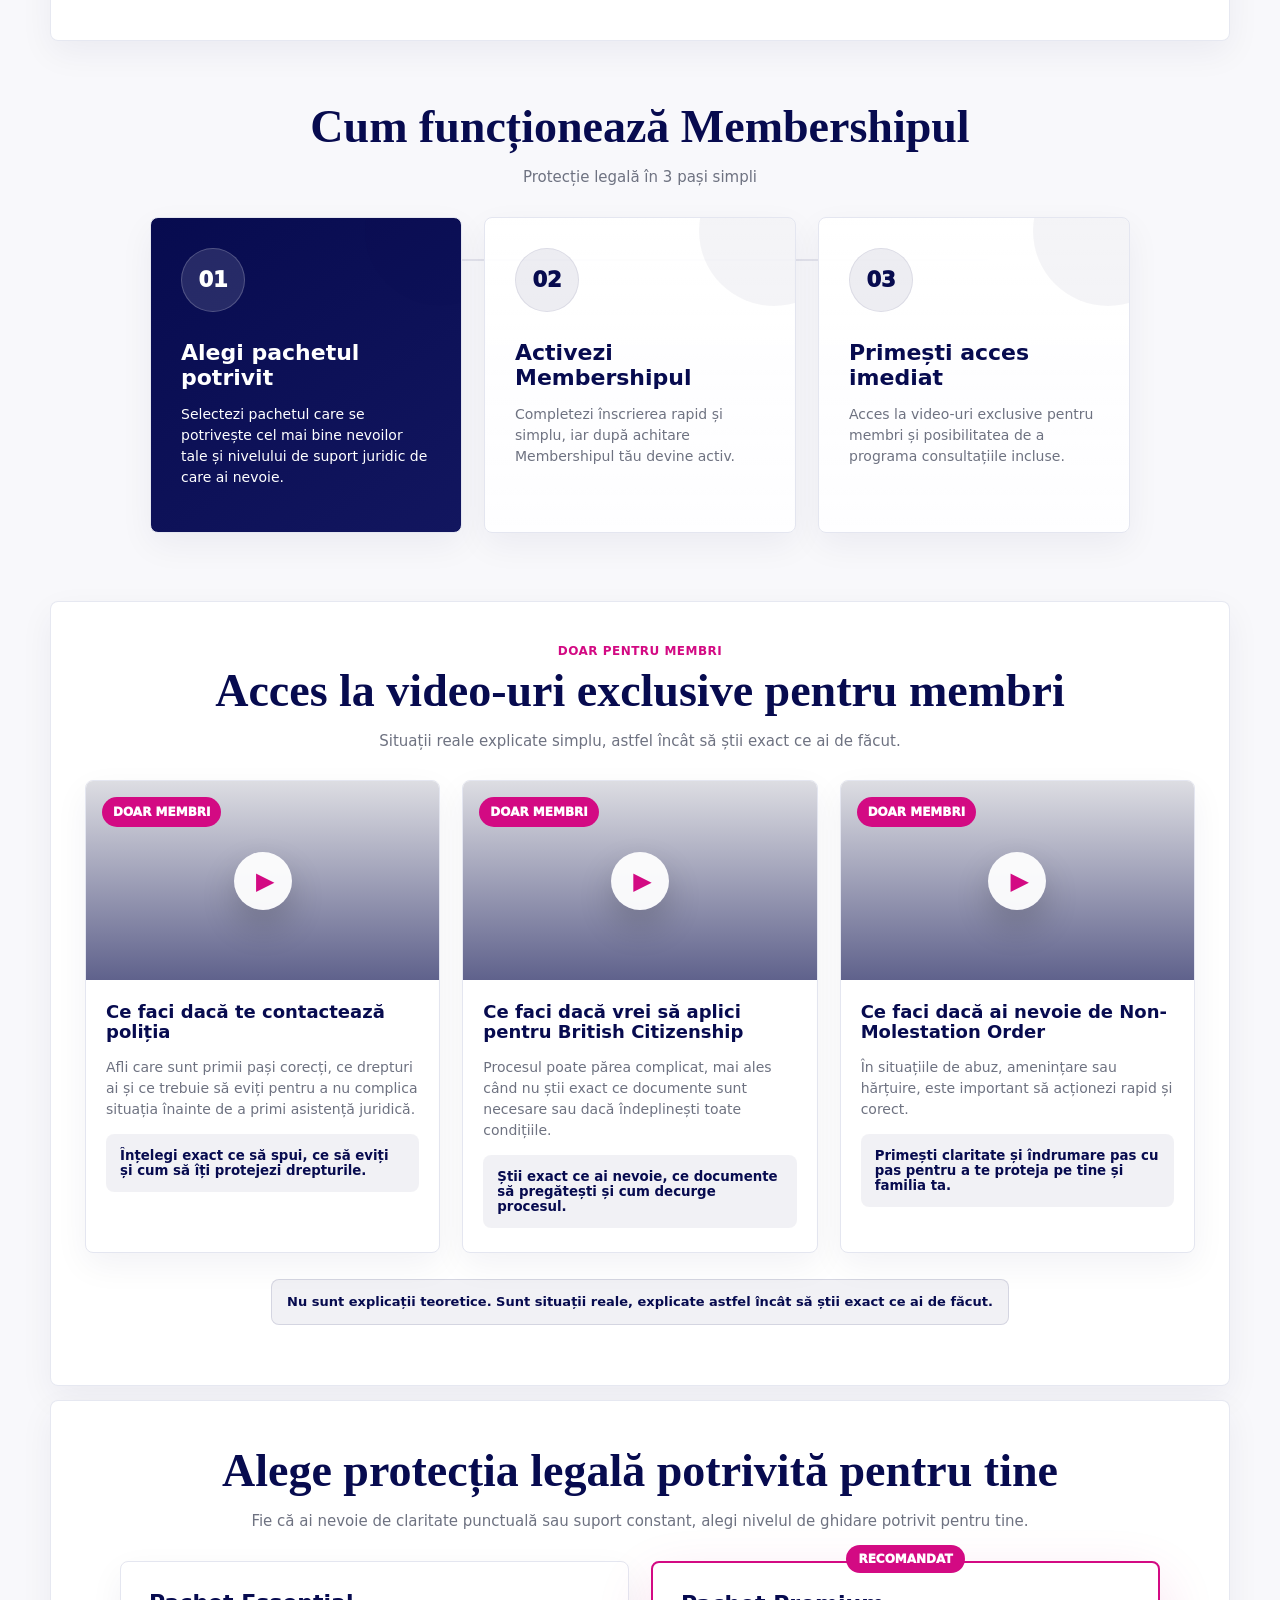
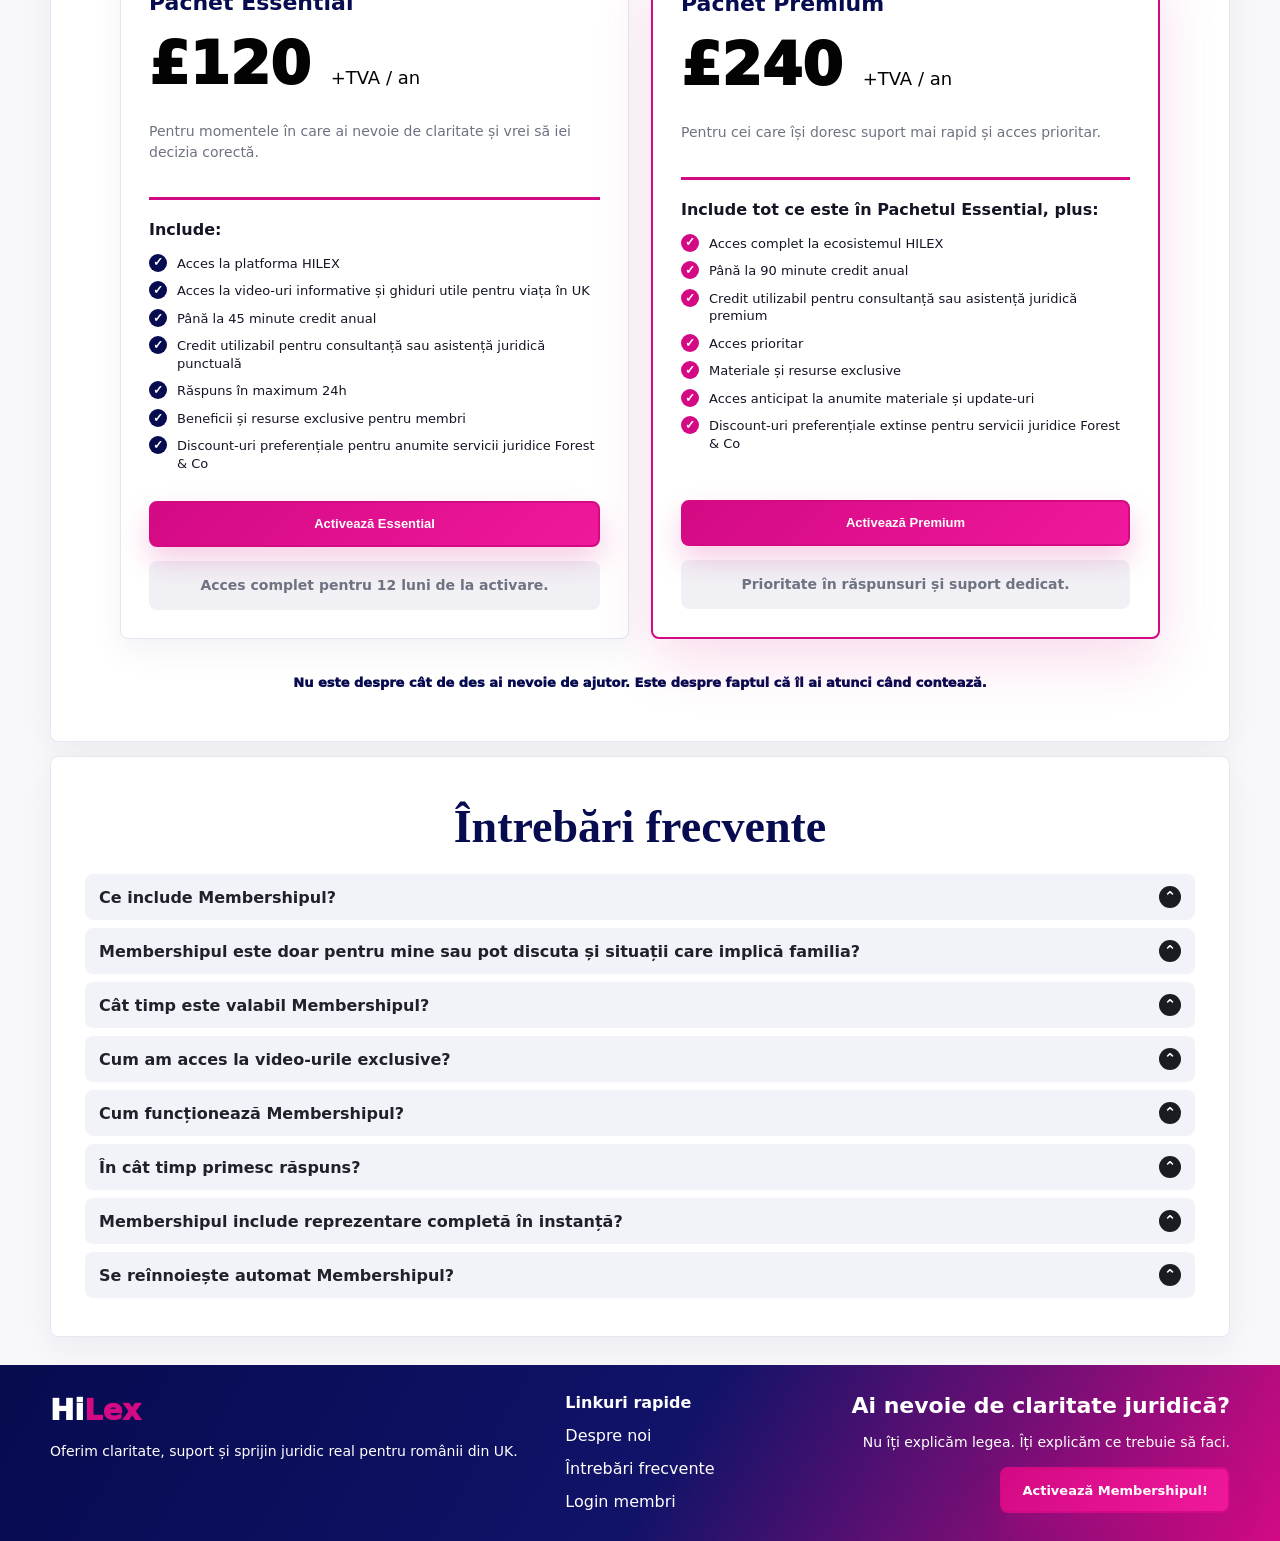
==== commit 209e90a4: "Add files via upload" ====
--- a/index.html
+++ b/index.html
@@ -25,7 +25,7 @@
       <section class="hero">
         <div class="hero-copy">
           <p class="kicker">Cu expertiza Forest & Co Solicitors</p>
-          <h1>Protecția ta legală.<br /><span>Pentru viața reală.</span></h1>
+          <h1><span class="line-one">Protecția ta legală.</span><span class="line-two">Pentru viața reală.</span></h1>
           <p class="lead">
             Nu ești sigur ce trebuie să faci într-o situație legală în UK?
             Nu îți explicăm legea. Îți explicăm ce trebuie să faci.
@@ -120,22 +120,22 @@
         <p class="muted">Nu îți oferim informație generală. Îți oferim ghidare practică pentru situația ta.</p>
         <div class="situation-grid">
           <article class="info-card">
-            <span class="circle-icon">?</span>
+            <span class="card-number">01</span>
             <h3>Te confrunți cu o situație concretă</h3>
             <p>Nu știi ce să faci când apar probleme în viața ta de zi cu zi în UK.</p>
-            <strong>Primești sprijin clar, rapid și orientare practică pentru a înțelege următorul pas corect.</strong>
+            <strong><span>↗</span>Primești sprijin clar, rapid și orientare practică pentru a înțelege următorul pas corect.</strong>
           </article>
           <article class="info-card emphasized">
-            <span class="circle-icon">...</span>
+            <span class="card-number">02</span>
             <h3>Îți spunem exact ce trebuie să faci</h3>
             <p>Primești răspunsuri clare, adaptate situației tale, nu explicații generale.</p>
-            <strong>Răspuns rapid, consultanță personalizată și acces la resurse practice, pas cu pas.</strong>
+            <strong><span>↗</span>Răspuns rapid, consultanță personalizată și acces la resurse practice, pas cu pas.</strong>
           </article>
           <article class="info-card">
-            <span class="circle-icon">✓</span>
+            <span class="card-number">03</span>
             <h3>Eviți greșeli costisitoare</h3>
             <p>Știi ce să faci, ce să eviți și când trebuie să acționezi.</p>
-            <strong>Ieși din incertitudine și iei decizii corecte, la momentul potrivit.</strong>
+            <strong><span>↗</span>Ieși din incertitudine și iei decizii corecte, la momentul potrivit.</strong>
           </article>
         </div>
         <p class="member-note slim">Acces la video-uri exclusive în care explicăm exact cum să reacționezi în situații reale din viața ta.</p>
@@ -169,19 +169,25 @@
         <p class="muted">Situații reale explicate simplu, astfel încât să știi exact ce ai de făcut.</p>
         <div class="video-grid">
           <article class="video-card">
-            <div class="video-thumb police"><span>▶</span><b>Doar membri</b></div>
+            <button class="video-thumb police video-preview" type="button" aria-haspopup="dialog" aria-controls="member-modal">
+              <span>▶</span><b>Doar membri</b>
+            </button>
             <h3>Ce faci dacă te contactează poliția</h3>
             <p>Afli care sunt primii pași corecți, ce drepturi ai și ce trebuie să eviți pentru a nu complica situația înainte de a primi asistență juridică.</p>
             <small>Înțelegi exact ce să spui, ce să eviți și cum să îți protejezi drepturile.</small>
           </article>
           <article class="video-card">
-            <div class="video-thumb citizenship"><span>▶</span><b>Doar membri</b></div>
+            <button class="video-thumb citizenship video-preview" type="button" aria-haspopup="dialog" aria-controls="member-modal">
+              <span>▶</span><b>Doar membri</b>
+            </button>
             <h3>Ce faci dacă vrei să aplici pentru British Citizenship</h3>
             <p>Procesul poate părea complicat, mai ales când nu știi exact ce documente sunt necesare sau dacă îndeplinești toate condițiile.</p>
             <small>Știi exact ce ai nevoie, ce documente să pregătești și cum decurge procesul.</small>
           </article>
           <article class="video-card">
-            <div class="video-thumb protection"><span>▶</span><b>Doar membri</b></div>
+            <button class="video-thumb protection video-preview" type="button" aria-haspopup="dialog" aria-controls="member-modal">
+              <span>▶</span><b>Doar membri</b>
+            </button>
             <h3>Ce faci dacă ai nevoie de Non-Molestation Order</h3>
             <p>În situațiile de abuz, amenințare sau hărțuire, este important să acționezi rapid și corect.</p>
             <small>Primești claritate și îndrumare pas cu pas pentru a te proteja pe tine și familia ta.</small>
@@ -294,5 +300,61 @@
         <a class="button primary" href="#pachete">Activează Membershipul!</a>
       </div>
     </footer>
+
+    <div class="modal-overlay" id="member-modal" role="dialog" aria-modal="true" aria-labelledby="member-modal-title" aria-hidden="true">
+      <div class="member-modal" role="document">
+        <button class="modal-close" type="button" aria-label="Închide">×</button>
+        <span class="modal-icon" aria-hidden="true">▶</span>
+        <p class="mini-label">Conținut exclusiv</p>
+        <h2 id="member-modal-title">Acest video este disponibil în platforma membrilor.</h2>
+        <p>Activează Membershipul HILEX ca să ai acces la explicații practice, ghiduri și resurse create pentru situații reale din UK.</p>
+        <div class="modal-actions">
+          <a class="button primary modal-cta" href="#pachete">Vezi pachetele de Membership</a>
+          <button class="button secondary modal-secondary" type="button">Revin la pagină</button>
+        </div>
+      </div>
+    </div>
+
+    <script>
+      const memberModal = document.querySelector("#member-modal");
+      const modalCloseButtons = memberModal.querySelectorAll(".modal-close, .modal-secondary, .modal-cta");
+      const videoPreviewButtons = document.querySelectorAll(".video-preview");
+      let lastFocusedElement = null;
+
+      function openMemberModal(event) {
+        lastFocusedElement = event.currentTarget;
+        memberModal.setAttribute("aria-hidden", "false");
+        document.body.classList.add("modal-open");
+        memberModal.querySelector(".modal-close").focus();
+      }
+
+      function closeMemberModal() {
+        memberModal.setAttribute("aria-hidden", "true");
+        document.body.classList.remove("modal-open");
+        if (lastFocusedElement) {
+          lastFocusedElement.focus();
+        }
+      }
+
+      videoPreviewButtons.forEach((button) => {
+        button.addEventListener("click", openMemberModal);
+      });
+
+      modalCloseButtons.forEach((button) => {
+        button.addEventListener("click", closeMemberModal);
+      });
+
+      memberModal.addEventListener("click", (event) => {
+        if (event.target === memberModal) {
+          closeMemberModal();
+        }
+      });
+
+      document.addEventListener("keydown", (event) => {
+        if (event.key === "Escape" && memberModal.getAttribute("aria-hidden") === "false") {
+          closeMemberModal();
+        }
+      });
+    </script>
   </body>
 </html>
--- a/styles.css
+++ b/styles.css
@@ -22,6 +22,7 @@
 
 html {
   scroll-behavior: smooth;
+  overflow-x: hidden;
 }
 
 body {
@@ -29,6 +30,7 @@
     linear-gradient(180deg, #ffffff 0, #ffffff 240px, var(--soft) 760px);
   color: var(--ink);
   margin: 0;
+  overflow-x: hidden;
 }
 
 a {
@@ -82,11 +84,12 @@
 .hero {
   background: transparent;
   display: grid;
-  gap: 44px;
-  grid-template-columns: minmax(0, 0.94fr) minmax(420px, 1.06fr);
-  margin: 34px auto 0;
+  gap: 40px;
+  grid-template-columns: minmax(0, 1fr) minmax(390px, 0.92fr);
+  margin: 30px auto 0;
   max-width: min(var(--page-max), calc(100vw - 44px));
-  padding: 0 0 34px;
+  overflow: hidden;
+  padding: 0 0 32px;
 }
 
 .hero-copy {
@@ -111,14 +114,19 @@
 h1 {
   color: var(--navy);
   font-family: Georgia, "Times New Roman", serif;
-  font-size: clamp(44px, 5vw, 68px);
+  font-size: clamp(42px, 4.8vw, 64px);
   font-weight: 760;
   line-height: 0.94;
   margin: 12px 0 18px;
-  max-width: 780px;
+  max-width: 720px;
 }
 
 h1 span {
+  display: block;
+  white-space: nowrap;
+}
+
+h1 .line-two {
   color: var(--pink);
 }
 
@@ -140,10 +148,10 @@
 
 .lead {
   color: var(--navy);
-  font-size: clamp(17px, 1.55vw, 21px);
+  font-size: clamp(16px, 1.35vw, 19px);
   font-weight: 850;
   line-height: 1.34;
-  max-width: 650px;
+  max-width: 620px;
 }
 
 .problem-grid {
@@ -271,22 +279,22 @@
 }
 
 .media-card {
+  aspect-ratio: 1418 / 1132;
   border: 1px solid rgba(255, 255, 255, 0.72);
   border-radius: 10px;
   box-shadow: 0 22px 56px rgba(7, 11, 79, 0.14);
-  min-height: 480px;
+  min-height: 0;
   overflow: hidden;
   position: relative;
 }
 
 .media-image {
   background:
-    linear-gradient(180deg, rgba(7, 11, 79, 0.02), rgba(7, 11, 79, 0.12)),
-    url("https://images.unsplash.com/photo-1450101499163-c8848c66ca85?auto=format&fit=crop&w=1200&q=82");
+    url("assets/hilex-hero.png");
   background-position: center;
   background-size: cover;
   height: 100%;
-  min-height: 480px;
+  min-height: 0;
 }
 
 .floating-note {
@@ -304,6 +312,7 @@
   max-width: 270px;
   padding: 13px 18px;
   position: absolute;
+  display: none;
 }
 
 .floating-note::before {
@@ -508,12 +517,14 @@
 }
 
 .info-card {
-  align-items: center;
-  display: grid;
+  background: var(--white);
+  display: flex;
+  flex-direction: column;
   gap: 14px;
-  justify-items: center;
-  padding: 24px;
-  text-align: center;
+  min-height: 270px;
+  padding: 28px;
+  position: relative;
+  text-align: left;
   transition: transform 180ms ease, box-shadow 180ms ease;
 }
 
@@ -525,20 +536,33 @@
 }
 
 .info-card.emphasized {
-  border-color: rgba(211, 10, 131, 0.35);
-}
-
-.circle-icon {
-  align-items: center;
-  background: var(--navy);
-  border-radius: 999px;
-  color: var(--white);
-  display: inline-flex;
+  border-color: var(--line);
+}
+
+.card-number {
+  color: rgba(7, 11, 79, 0.35);
+  display: inline-block;
+  font-size: 24px;
+  font-weight: 950;
+  line-height: 1;
+  padding-bottom: 12px;
+  position: relative;
+}
+
+.card-number::after {
+  background: var(--pink);
+  bottom: 0;
+  content: "";
+  height: 2px;
+  left: 0;
+  position: absolute;
+  width: 34px;
+}
+
+.info-card h3 {
   font-size: 20px;
-  font-weight: 950;
-  height: 46px;
-  justify-content: center;
-  width: 46px;
+  line-height: 1.08;
+  max-width: 260px;
 }
 
 .info-card p,
@@ -551,6 +575,14 @@
   font-size: 14px;
 }
 
+.info-card > p {
+  border-top: 2px solid rgba(7, 11, 79, 0.18);
+  font-size: 13px;
+  margin: 0;
+  max-width: 270px;
+  padding-top: 16px;
+}
+
 .info-card strong,
 .video-card small,
 .small-note {
@@ -560,6 +592,25 @@
   display: block;
   font-weight: 790;
   padding: 14px;
+}
+
+.info-card strong {
+  align-items: center;
+  display: grid;
+  font-size: 12px;
+  gap: 12px;
+  grid-template-columns: 38px minmax(0, 1fr);
+  margin-top: auto;
+  padding: 12px;
+}
+
+.info-card strong span {
+  align-items: center;
+  border-right: 1px solid rgba(7, 11, 79, 0.12);
+  color: var(--pink);
+  display: inline-flex;
+  font-size: 24px;
+  height: 42px;
 }
 
 .member-note.slim {
@@ -677,12 +728,28 @@
 .video-thumb {
   align-items: center;
   aspect-ratio: 16 / 9;
+  border: 0;
   background-position: center;
   background-size: cover;
+  cursor: pointer;
   display: grid;
+  font: inherit;
   overflow: hidden;
+  padding: 0;
   place-items: center;
   position: relative;
+  text-align: center;
+  width: 100%;
+}
+
+.video-thumb:hover span,
+.video-thumb:focus-visible span {
+  transform: scale(1.06);
+}
+
+.video-thumb:focus-visible {
+  outline: 3px solid rgba(211, 10, 131, 0.36);
+  outline-offset: 4px;
 }
 
 .video-thumb::before {
@@ -704,6 +771,7 @@
   justify-content: center;
   padding-left: 5px;
   position: relative;
+  transition: transform 180ms ease;
   width: 58px;
 }
 
@@ -845,6 +913,123 @@
   text-align: center;
 }
 
+.modal-open {
+  overflow: hidden;
+}
+
+.modal-overlay {
+  align-items: center;
+  background: rgba(7, 11, 79, 0.58);
+  backdrop-filter: blur(10px);
+  display: flex;
+  inset: 0;
+  justify-content: center;
+  opacity: 0;
+  padding: 24px;
+  pointer-events: none;
+  position: fixed;
+  transition: opacity 180ms ease;
+  z-index: 100;
+}
+
+.modal-overlay[aria-hidden="false"] {
+  opacity: 1;
+  pointer-events: auto;
+}
+
+.member-modal {
+  background:
+    radial-gradient(circle at top right, rgba(211, 10, 131, 0.14), transparent 34%),
+    var(--white);
+  border: 1px solid rgba(255, 255, 255, 0.76);
+  border-radius: 18px;
+  box-shadow: 0 34px 90px rgba(7, 11, 79, 0.28);
+  color: var(--navy);
+  max-width: 520px;
+  padding: 34px;
+  position: relative;
+  text-align: center;
+  transform: translateY(10px) scale(0.98);
+  transition: transform 180ms ease;
+  width: min(100%, 520px);
+}
+
+.modal-overlay[aria-hidden="false"] .member-modal {
+  transform: translateY(0) scale(1);
+}
+
+.modal-close {
+  align-items: center;
+  background: #f1f3f8;
+  border: 0;
+  border-radius: 999px;
+  color: var(--navy);
+  cursor: pointer;
+  display: inline-flex;
+  font-size: 26px;
+  font-weight: 700;
+  height: 38px;
+  justify-content: center;
+  line-height: 1;
+  position: absolute;
+  right: 18px;
+  top: 18px;
+  width: 38px;
+}
+
+.modal-close:hover,
+.modal-close:focus-visible {
+  background: rgba(211, 10, 131, 0.1);
+  outline: none;
+}
+
+.modal-icon {
+  align-items: center;
+  background: rgba(211, 10, 131, 0.1);
+  border-radius: 999px;
+  color: var(--pink);
+  display: inline-flex;
+  font-size: 22px;
+  height: 64px;
+  justify-content: center;
+  margin-bottom: 18px;
+  padding-left: 4px;
+  width: 64px;
+}
+
+.member-modal .mini-label {
+  display: block;
+  margin-bottom: 10px;
+}
+
+.member-modal h2 {
+  font-family: inherit;
+  font-size: clamp(26px, 4vw, 34px);
+  line-height: 1.08;
+  margin: 0 auto 14px;
+  max-width: 430px;
+}
+
+.member-modal p:not(.mini-label) {
+  color: var(--muted);
+  font-size: 17px;
+  line-height: 1.55;
+  margin: 0 auto;
+  max-width: 430px;
+}
+
+.modal-actions {
+  display: grid;
+  gap: 12px;
+  margin-top: 26px;
+}
+
+.modal-secondary {
+  background: transparent;
+  border: 1px solid rgba(7, 11, 79, 0.16);
+  color: var(--navy);
+}
+
 .closing-line {
   color: var(--navy);
   font-size: 13px;
@@ -976,6 +1161,10 @@
     background: var(--white);
   }
 
+  h1 {
+    font-size: clamp(38px, 6.8vw, 54px);
+  }
+
   .media-card,
   .media-image {
     min-height: 460px;
@@ -999,23 +1188,56 @@
   }
 
   .site-header {
+    padding: 16px 20px;
     position: static;
   }
 
   .hero {
-    padding-top: 42px;
+    gap: 26px;
+    margin-top: 22px;
+    max-width: calc(100vw - 36px);
+    overflow: visible;
+    padding: 0 0 24px;
   }
 
   h1 {
-    font-size: clamp(36px, 11vw, 50px);
+    font-size: clamp(34px, 10vw, 43px);
+    line-height: 0.95;
+    max-width: 100%;
+  }
+
+  h1 span {
+    white-space: nowrap;
   }
 
   .lead {
-    font-size: 18px;
+    font-size: 17px;
+    line-height: 1.38;
+    max-width: 100%;
+  }
+
+  .problem-grid {
+    gap: 12px;
+    max-width: 100%;
   }
 
   .problem-grid article {
     min-height: auto;
+    width: 100%;
+  }
+
+  .problem-grid strong {
+    font-size: 15px;
+  }
+
+  .member-note {
+    max-width: 100%;
+    overflow: hidden;
+    overflow-wrap: anywhere;
+  }
+
+  .actions {
+    max-width: 100%;
   }
 
   .trust-strip {
@@ -1035,7 +1257,19 @@
 
   .button,
   .header-cta {
+    max-width: 100%;
+    text-align: center;
     width: 100%;
+  }
+
+  .media-card {
+    aspect-ratio: 1418 / 1132;
+    width: 100%;
+  }
+
+  .media-card,
+  .media-image {
+    min-height: 0;
   }
 
   .floating-note {
@@ -1060,6 +1294,11 @@
     padding: 60px 0;
   }
 
+  .info-card {
+    min-height: auto;
+    padding: 26px;
+  }
+
   .faq summary {
     font-size: 15px;
     min-height: 50px;
@@ -1079,4 +1318,35 @@
     font-size: 28px;
     margin-top: 8px;
   }
-}
+
+  .modal-overlay {
+    padding: 18px;
+  }
+
+  .member-modal {
+    border-radius: 14px;
+    padding: 30px 20px 22px;
+  }
+
+  .member-modal h2 {
+    font-size: 24px;
+  }
+
+  .member-modal p:not(.mini-label) {
+    font-size: 15px;
+  }
+}
+
+@media (max-width: 390px) {
+  h1 {
+    font-size: clamp(31px, 9.2vw, 36px);
+  }
+
+  .kicker {
+    font-size: 10px;
+  }
+
+  .lead {
+    font-size: 16px;
+  }
+}
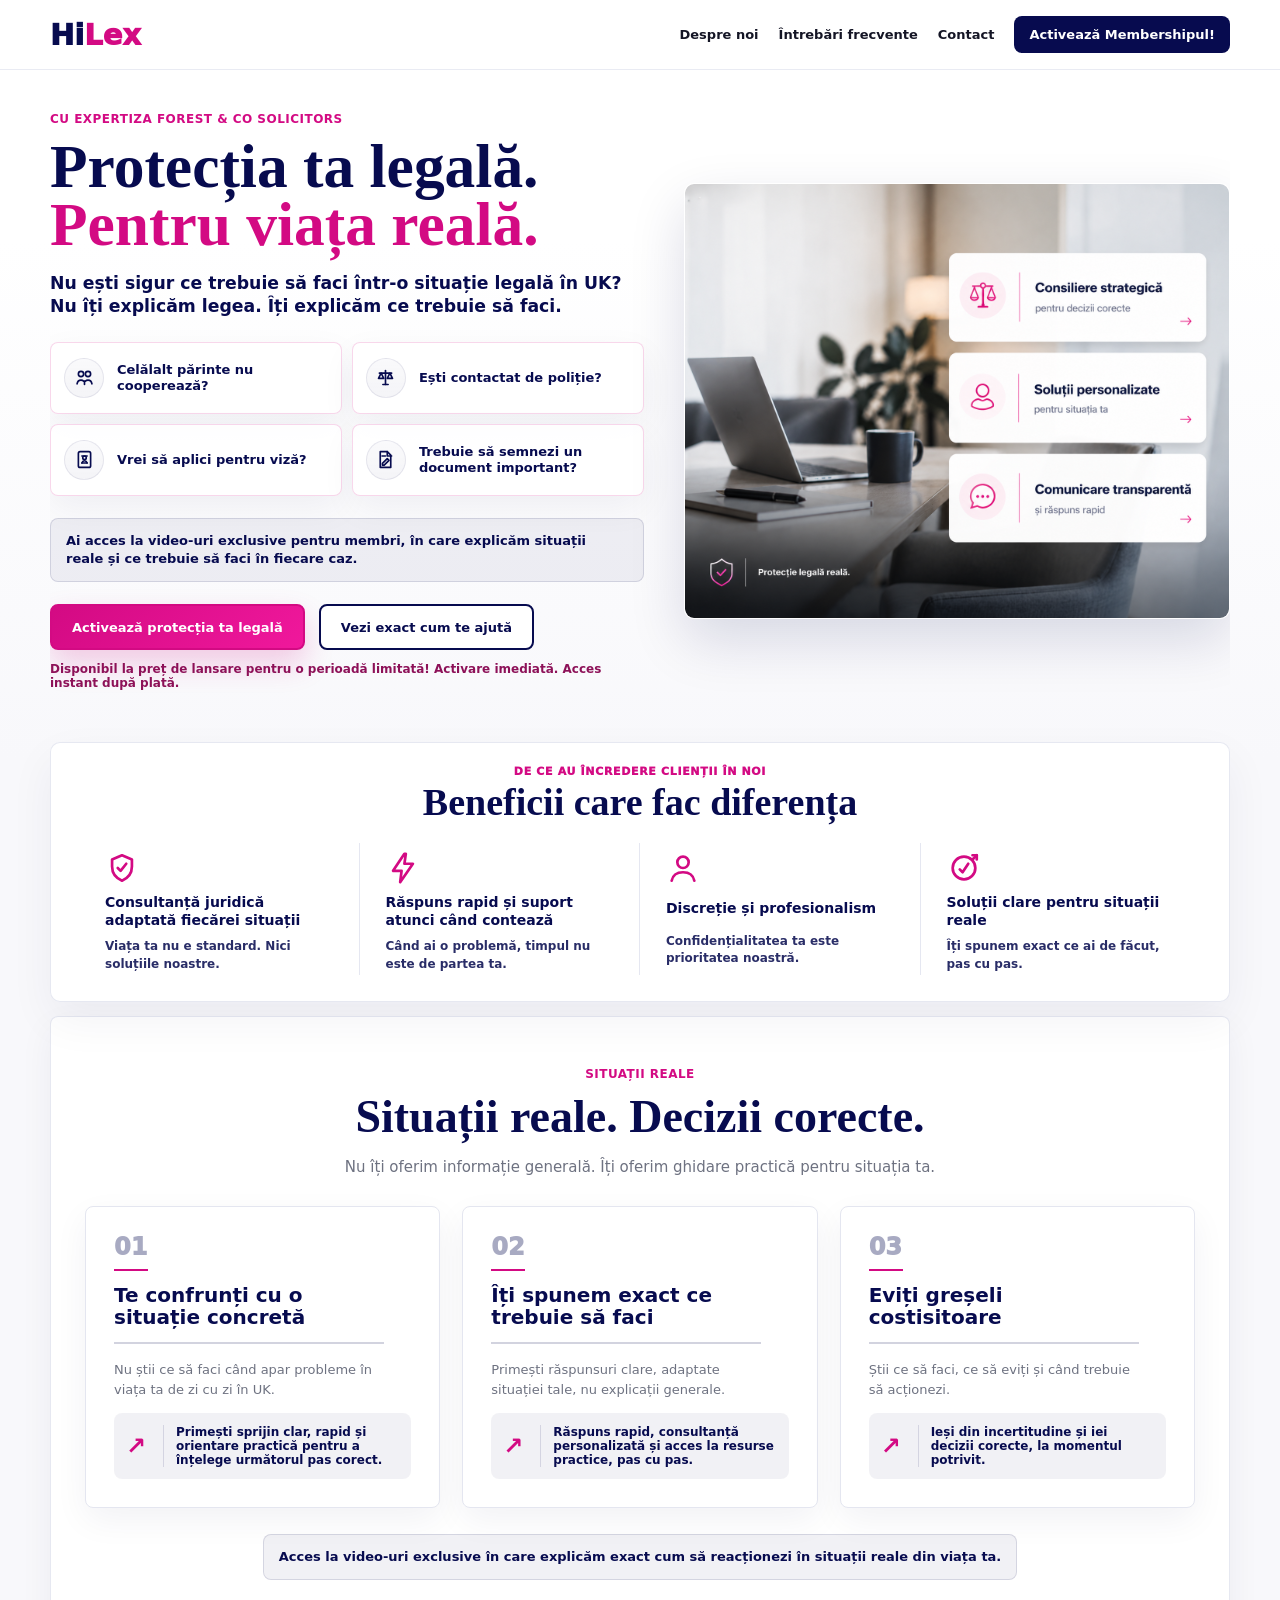
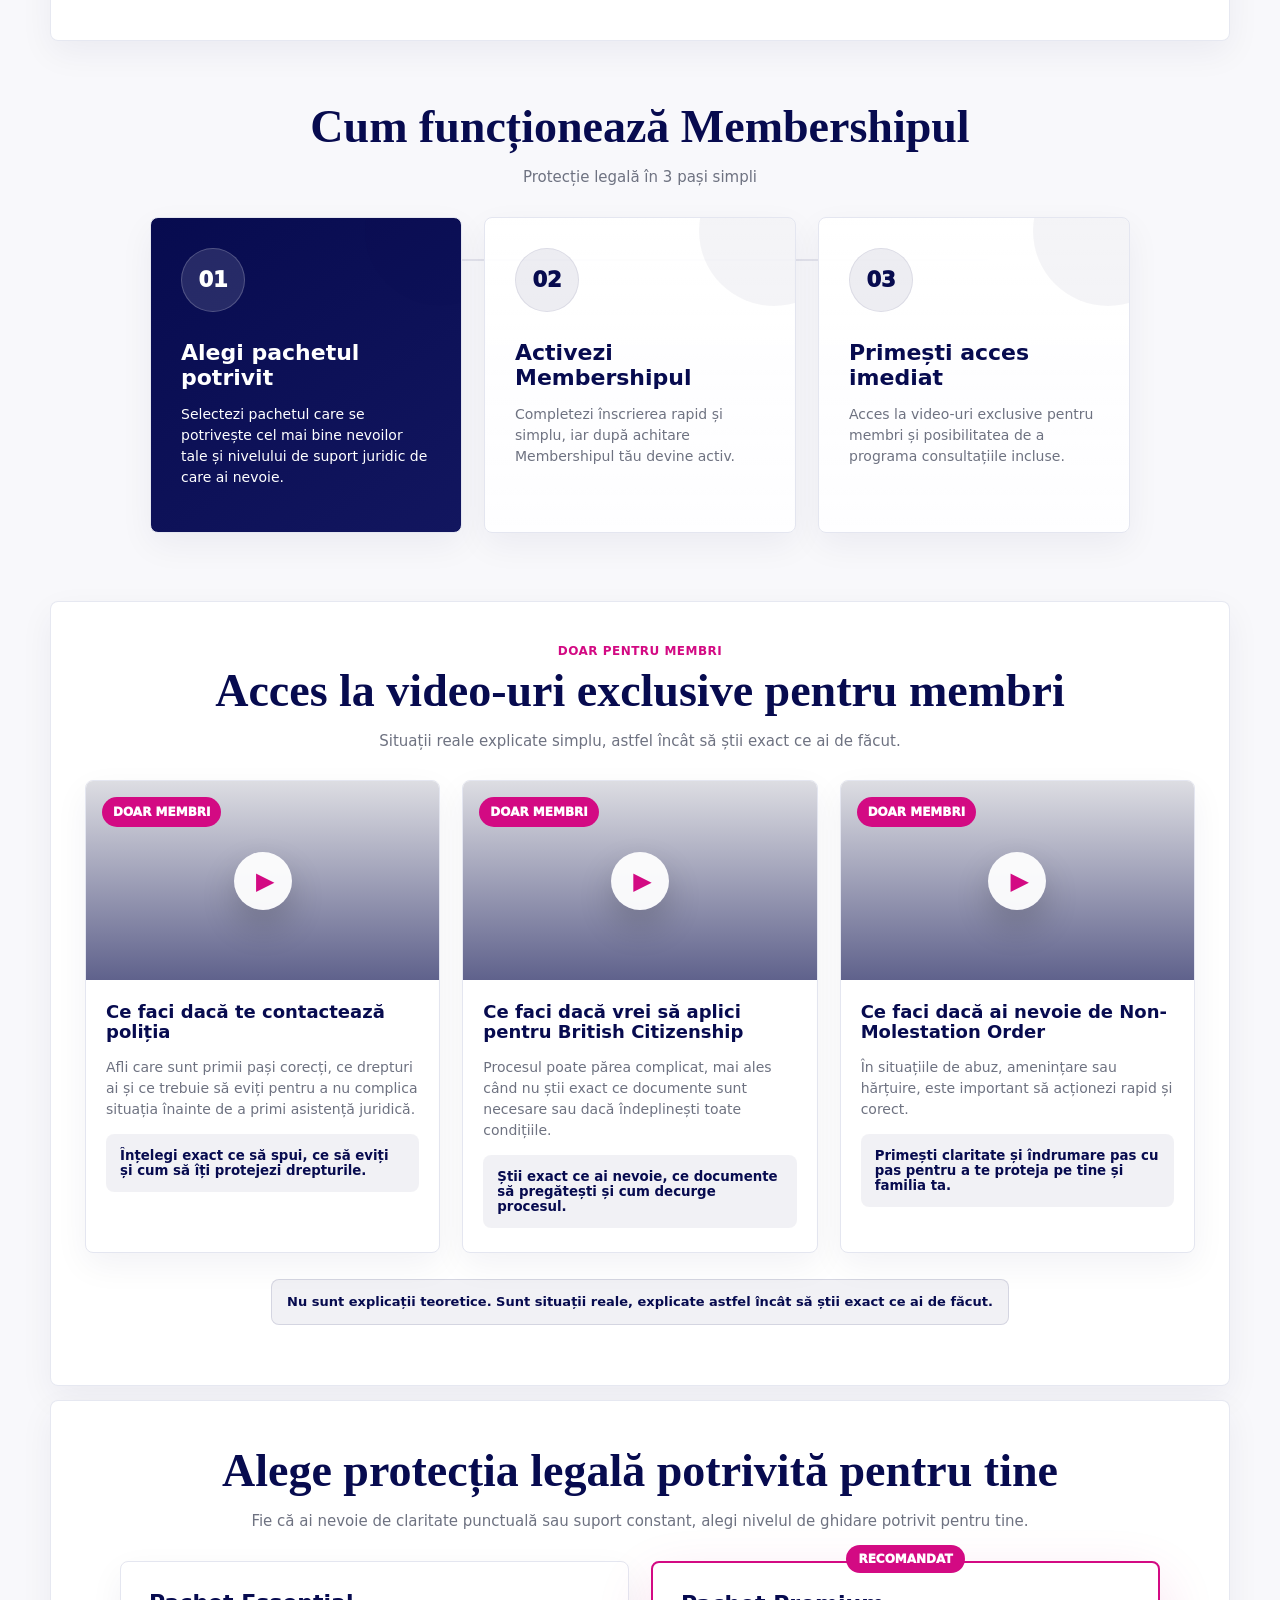
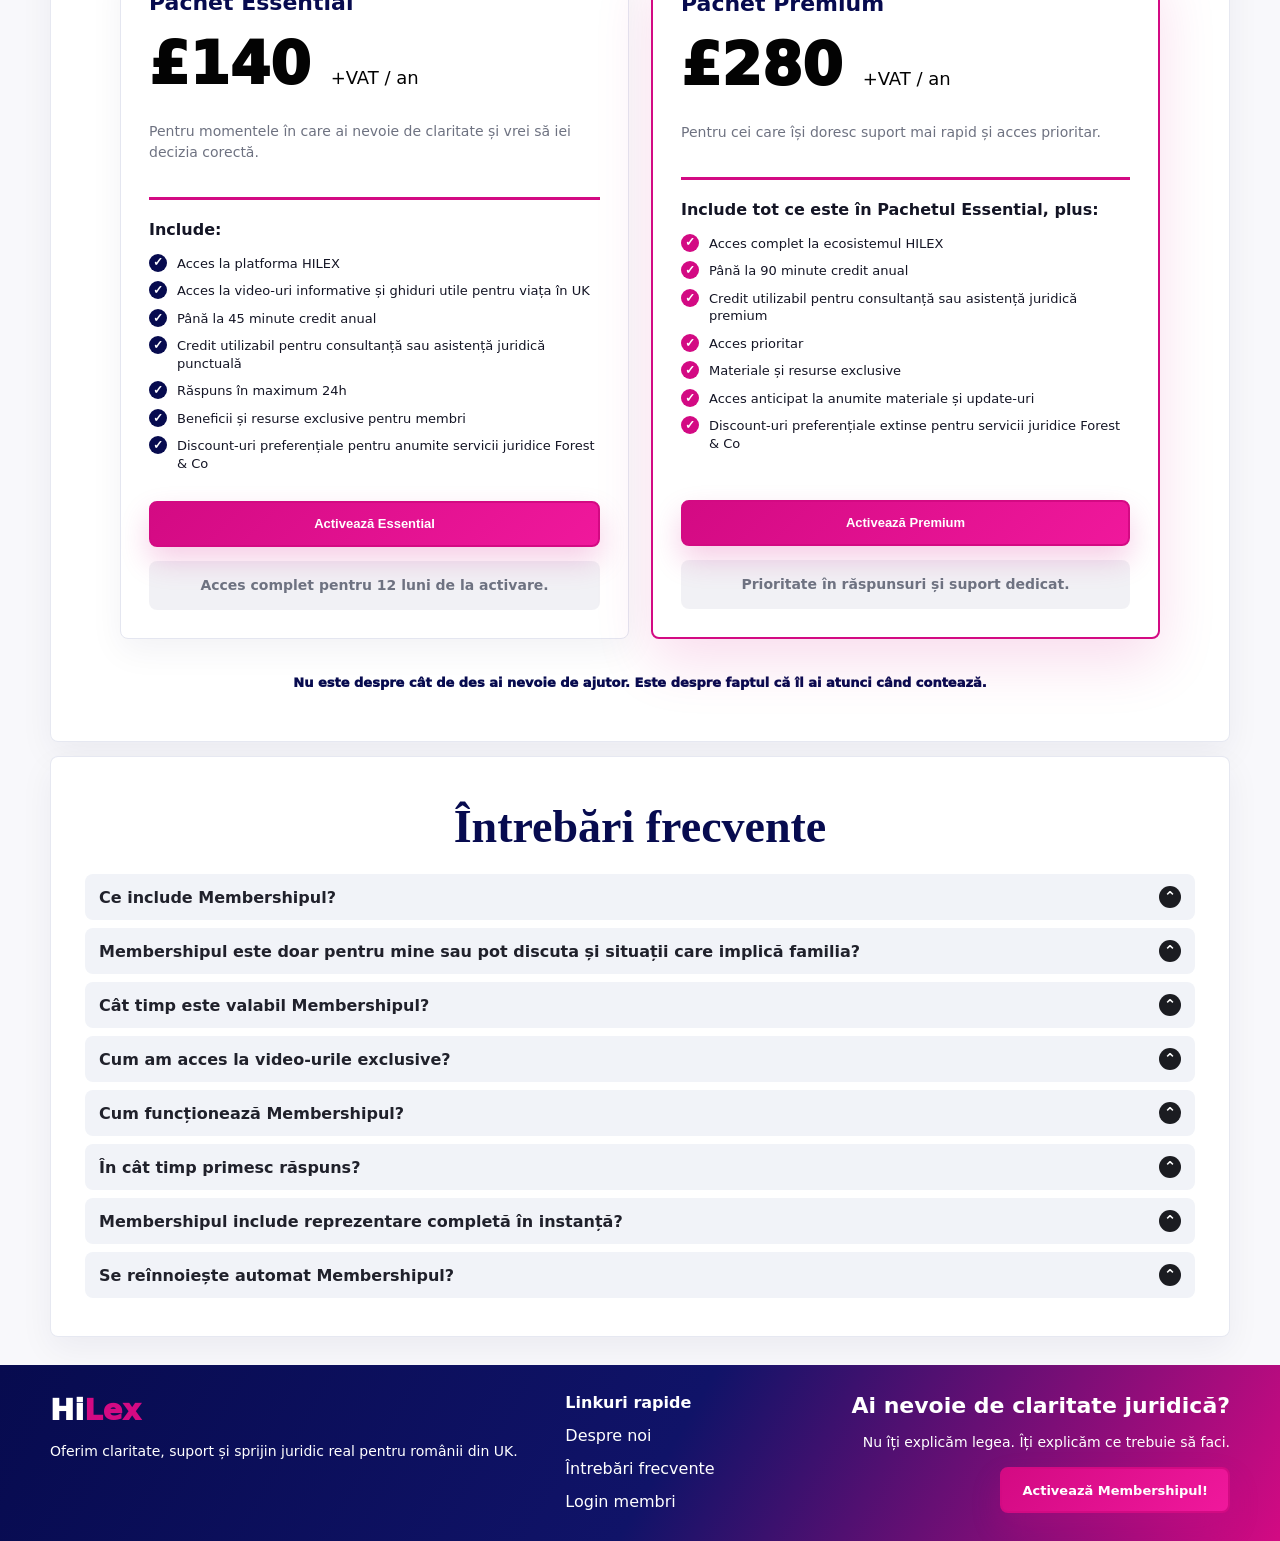
==== commit 4696ffe3: "Add files via upload" ====
--- a/index.html
+++ b/index.html
@@ -202,7 +202,7 @@
         <div class="pricing-grid">
           <form class="price-card" action="https://membersaccess.hilex.co.uk/api/stripe/checkout" method="POST">
             <h3>Pachet Essential</h3>
-            <div class="price">£120 <span>+TVA / an</span></div>
+            <div class="price">£140 <span>+VAT / an</span></div>
             <p>Pentru momentele în care ai nevoie de claritate și vrei să iei decizia corectă.</p>
             <hr />
             <strong>Include:</strong>
@@ -223,7 +223,7 @@
           <form class="price-card recommended" action="https://membersaccess.hilex.co.uk/api/stripe/checkout" method="POST">
             <span class="recommended-label">RECOMANDAT</span>
             <h3>Pachet Premium</h3>
-            <div class="price">£240 <span>+TVA / an</span></div>
+            <div class="price">£280 <span>+VAT / an</span></div>
             <p>Pentru cei care își doresc suport mai rapid și acces prioritar.</p>
             <hr />
             <strong>Include tot ce este în Pachetul Essential, plus:</strong>
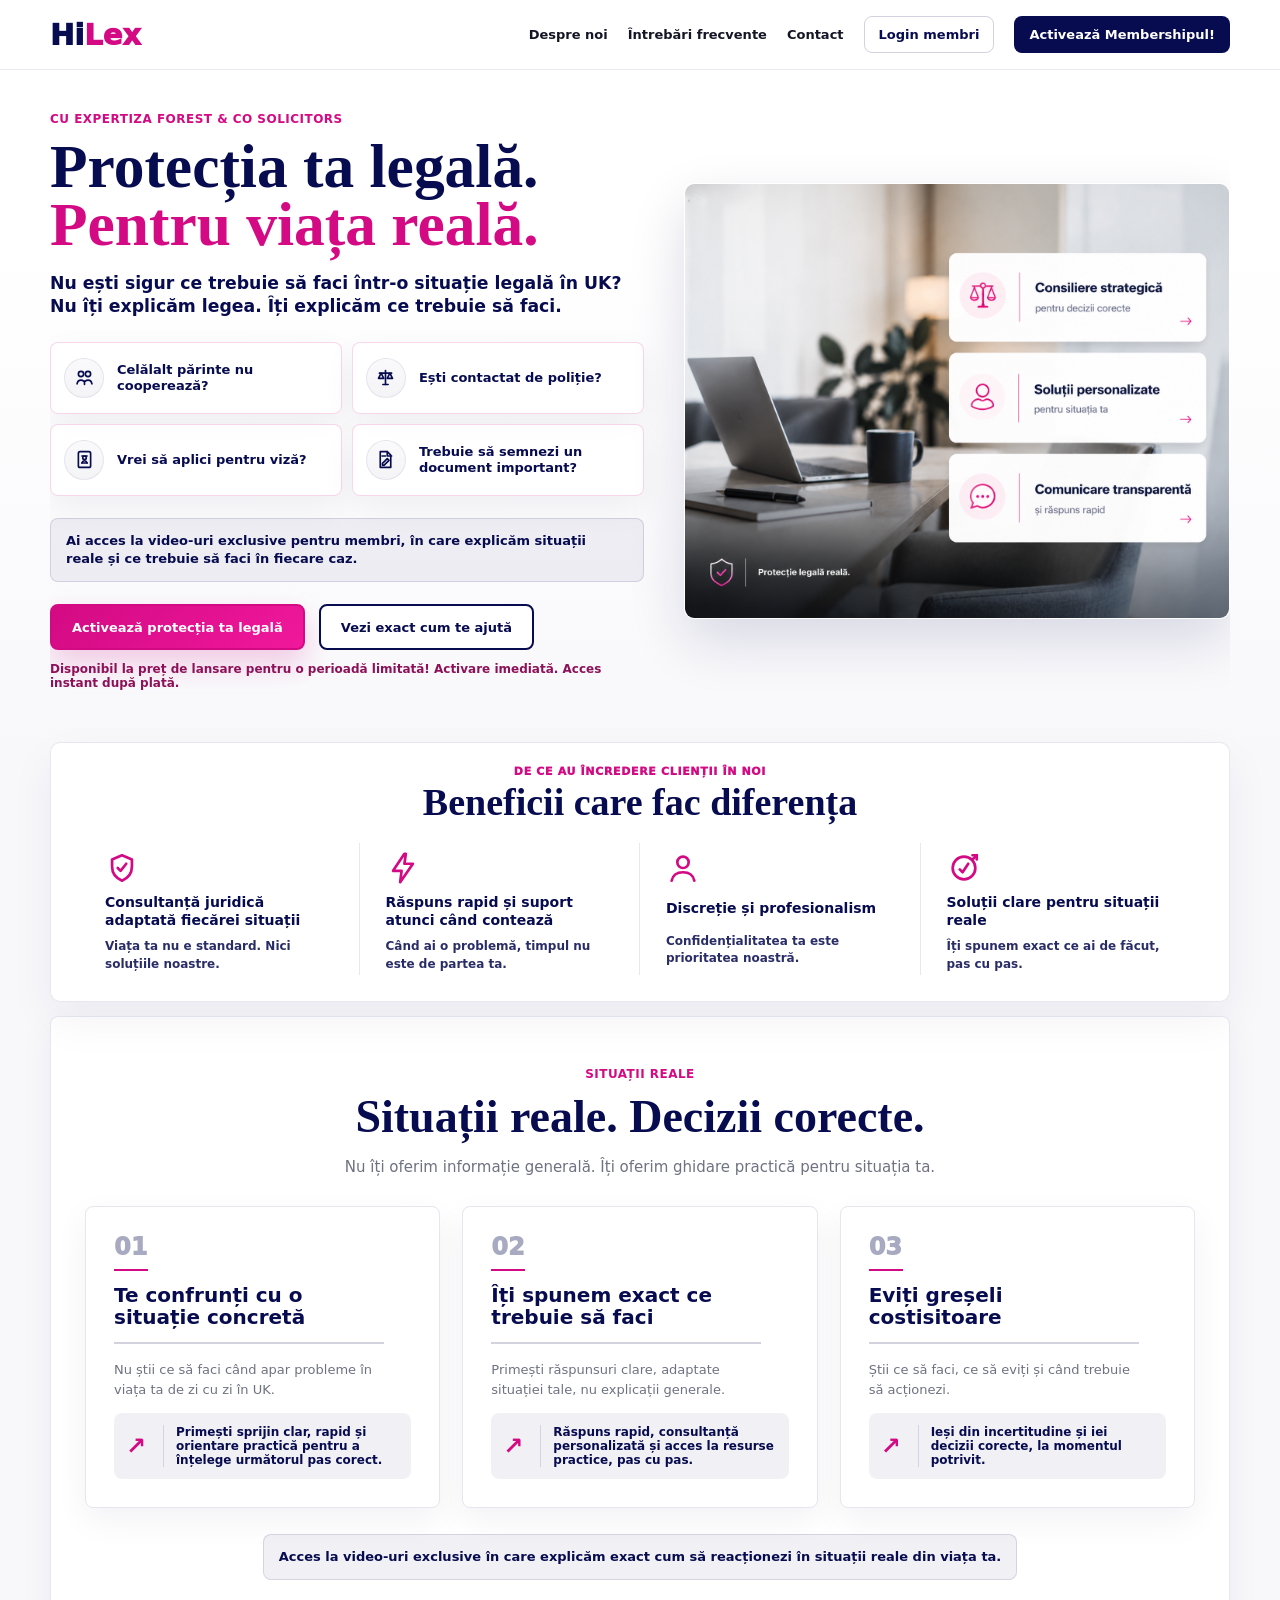
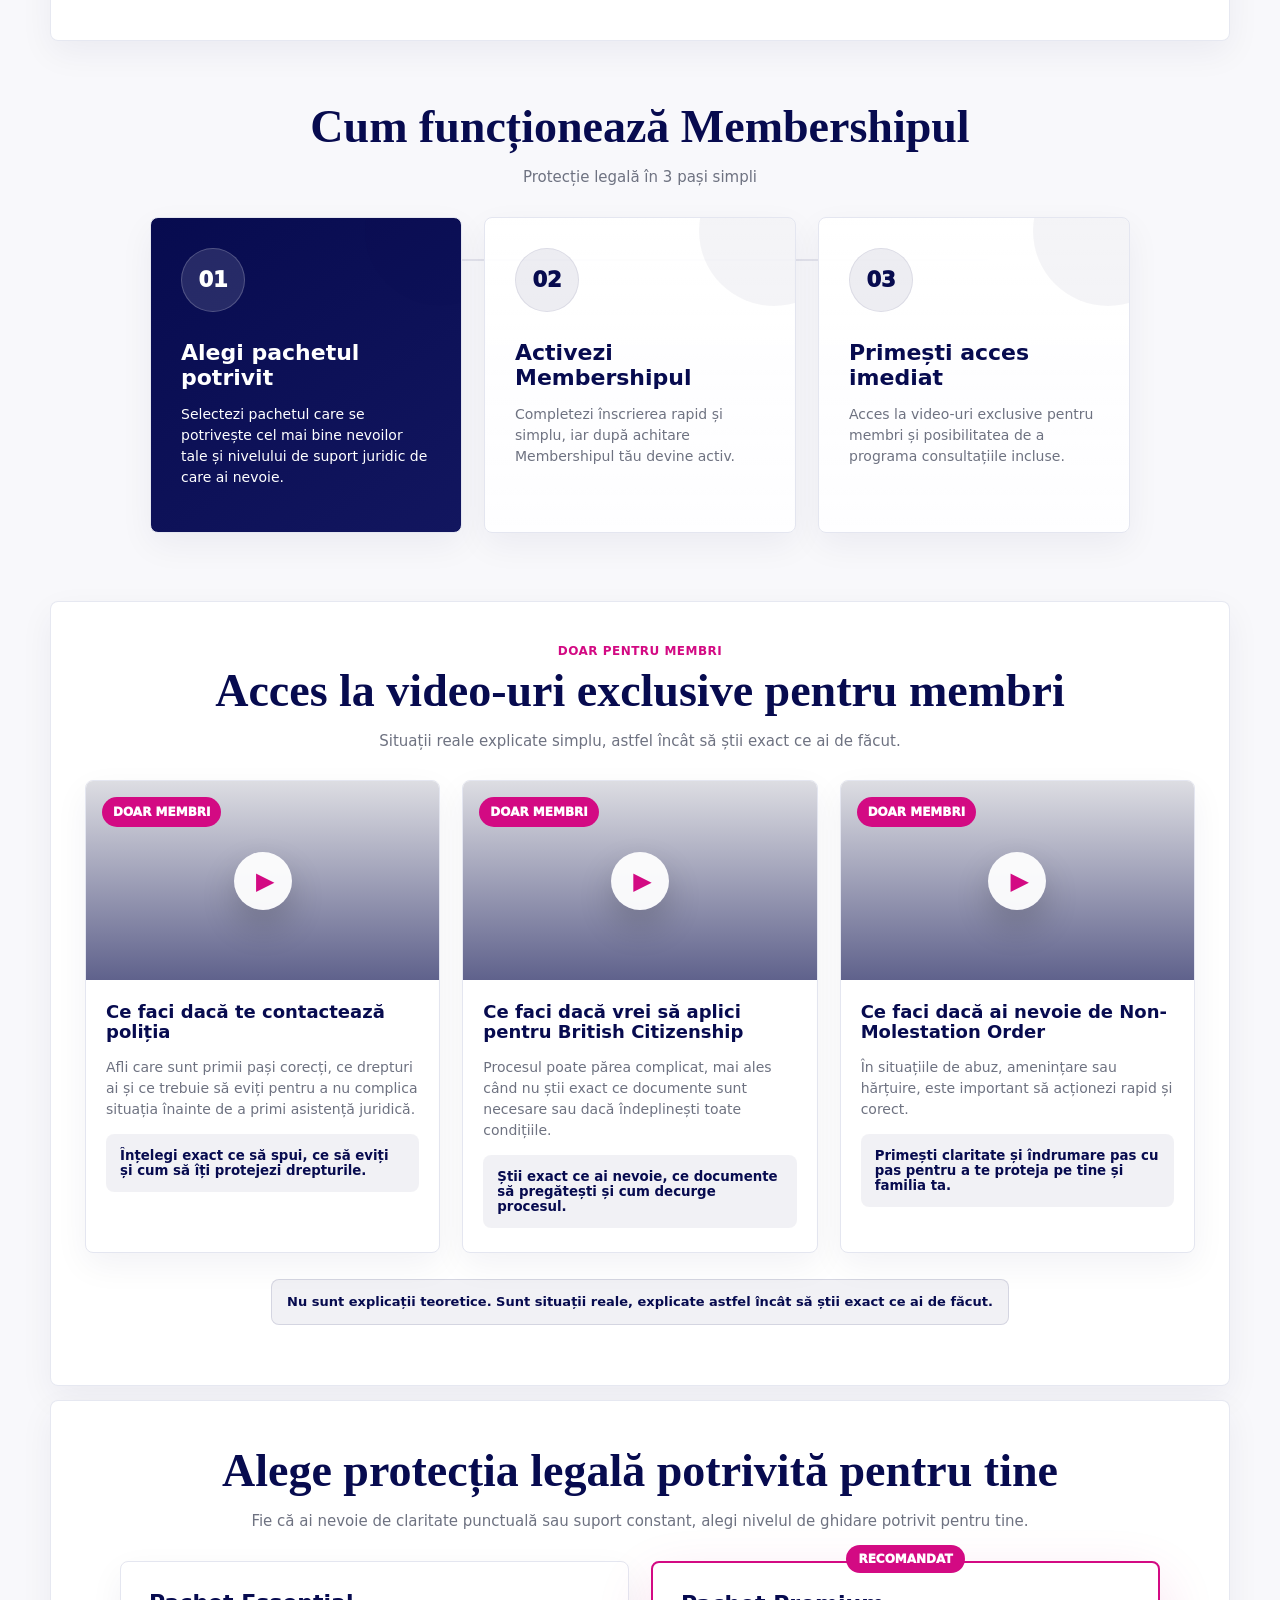
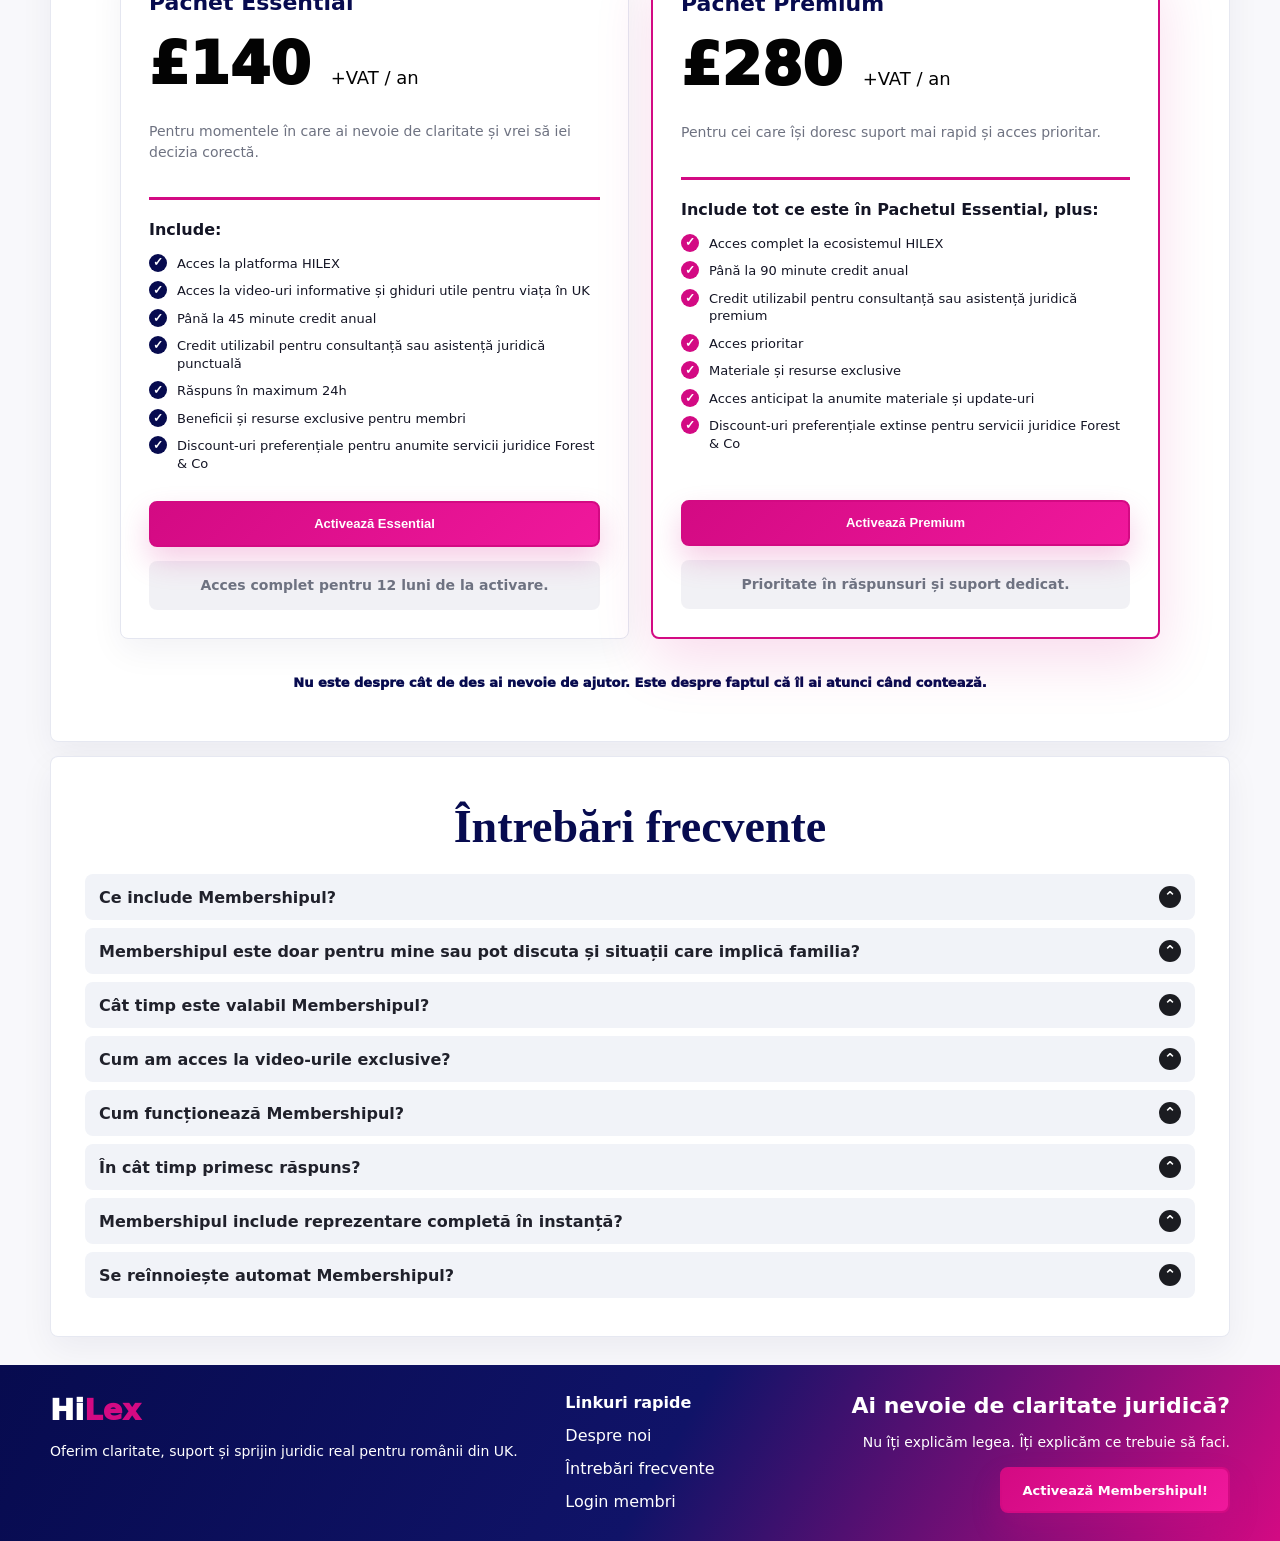
==== commit 4f33153c: "Add member login button to landing page" ====
--- a/index.html
+++ b/index.html
@@ -17,6 +17,7 @@
         <a href="#despre">Despre noi</a>
         <a href="#faq">Întrebări frecvente</a>
         <a href="#contact">Contact</a>
+        <a class="header-login" href="https://membersaccess.hilex.co.uk/login">Login membri</a>
         <a class="header-cta" href="#pachete">Activează Membershipul!</a>
       </nav>
     </header>
--- a/styles.css
+++ b/styles.css
@@ -81,6 +81,17 @@
   padding: 11px 15px;
 }
 
+.header-login {
+  border: 1px solid rgba(7, 11, 79, 0.18);
+  border-radius: 8px;
+  color: var(--navy);
+  padding: 10px 14px;
+}
+
+.header-login:hover {
+  background: rgba(7, 11, 79, 0.06);
+}
+
 .hero {
   background: transparent;
   display: grid;
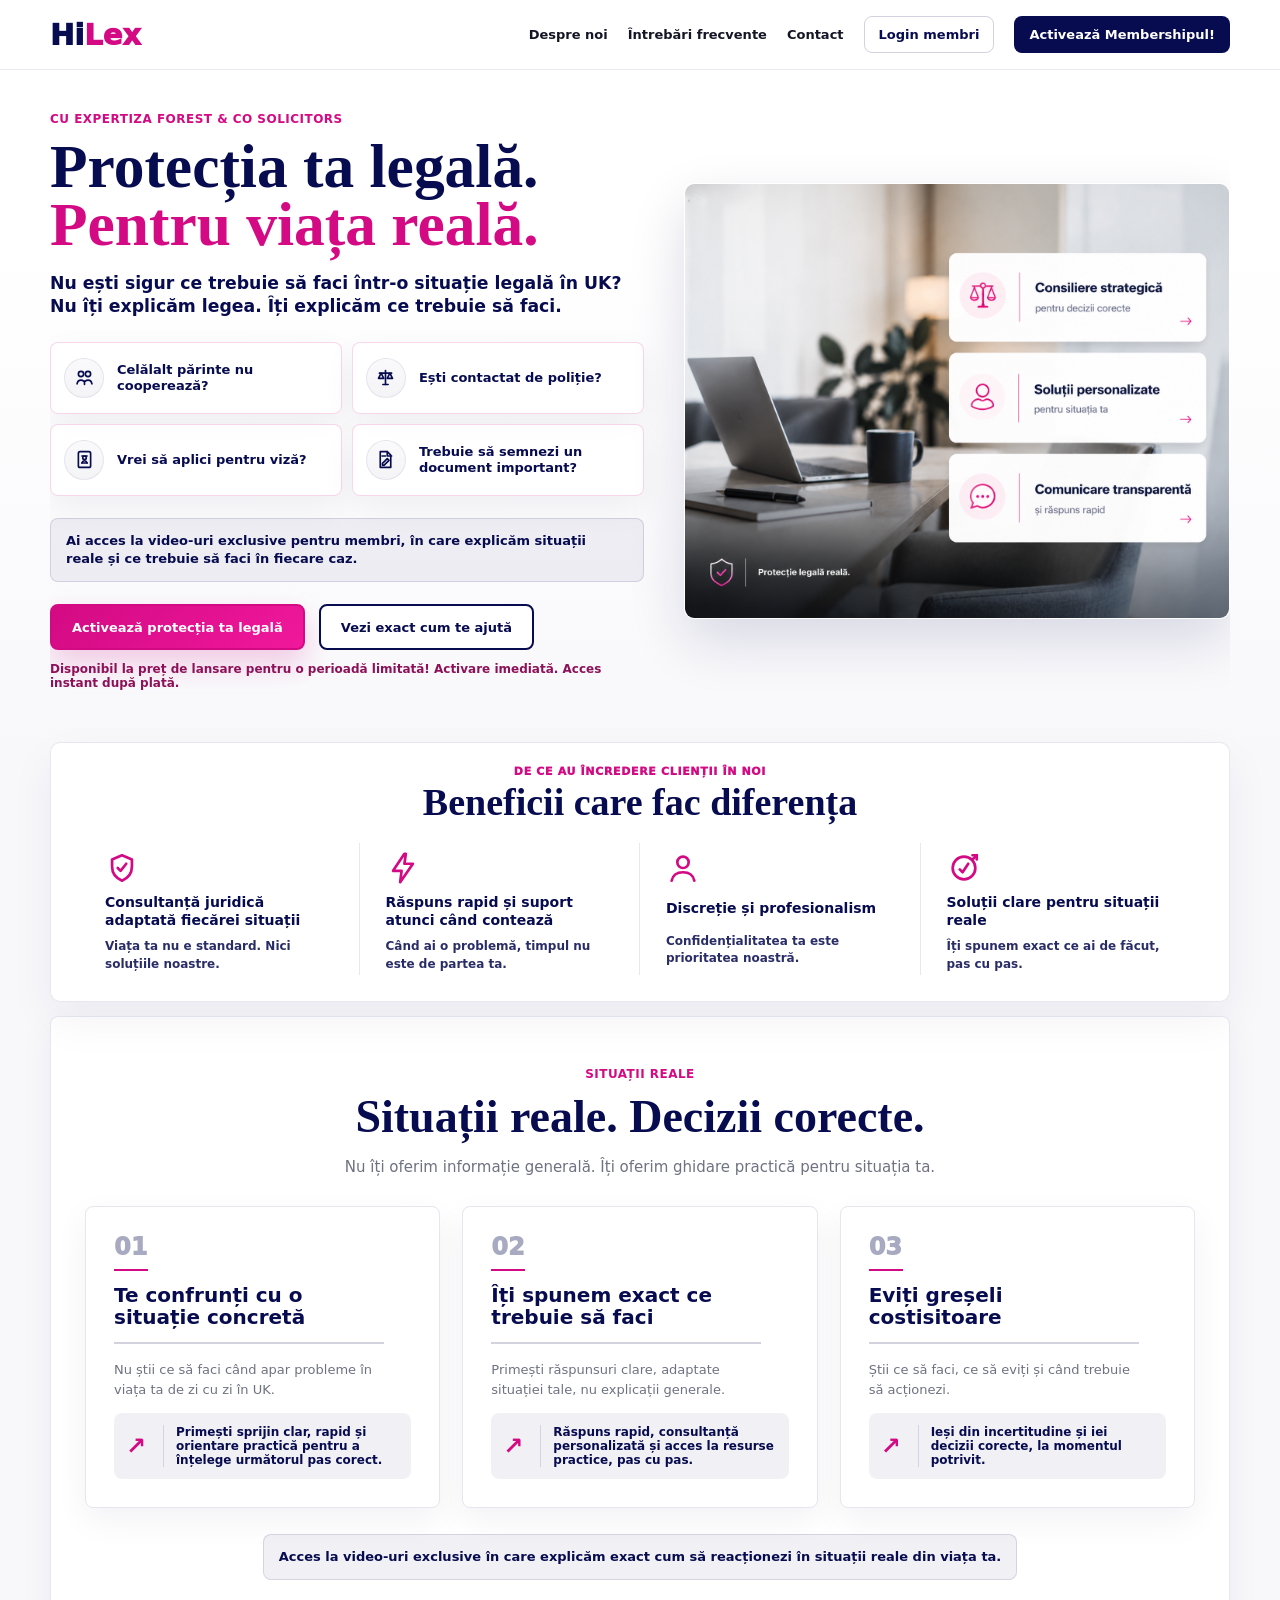
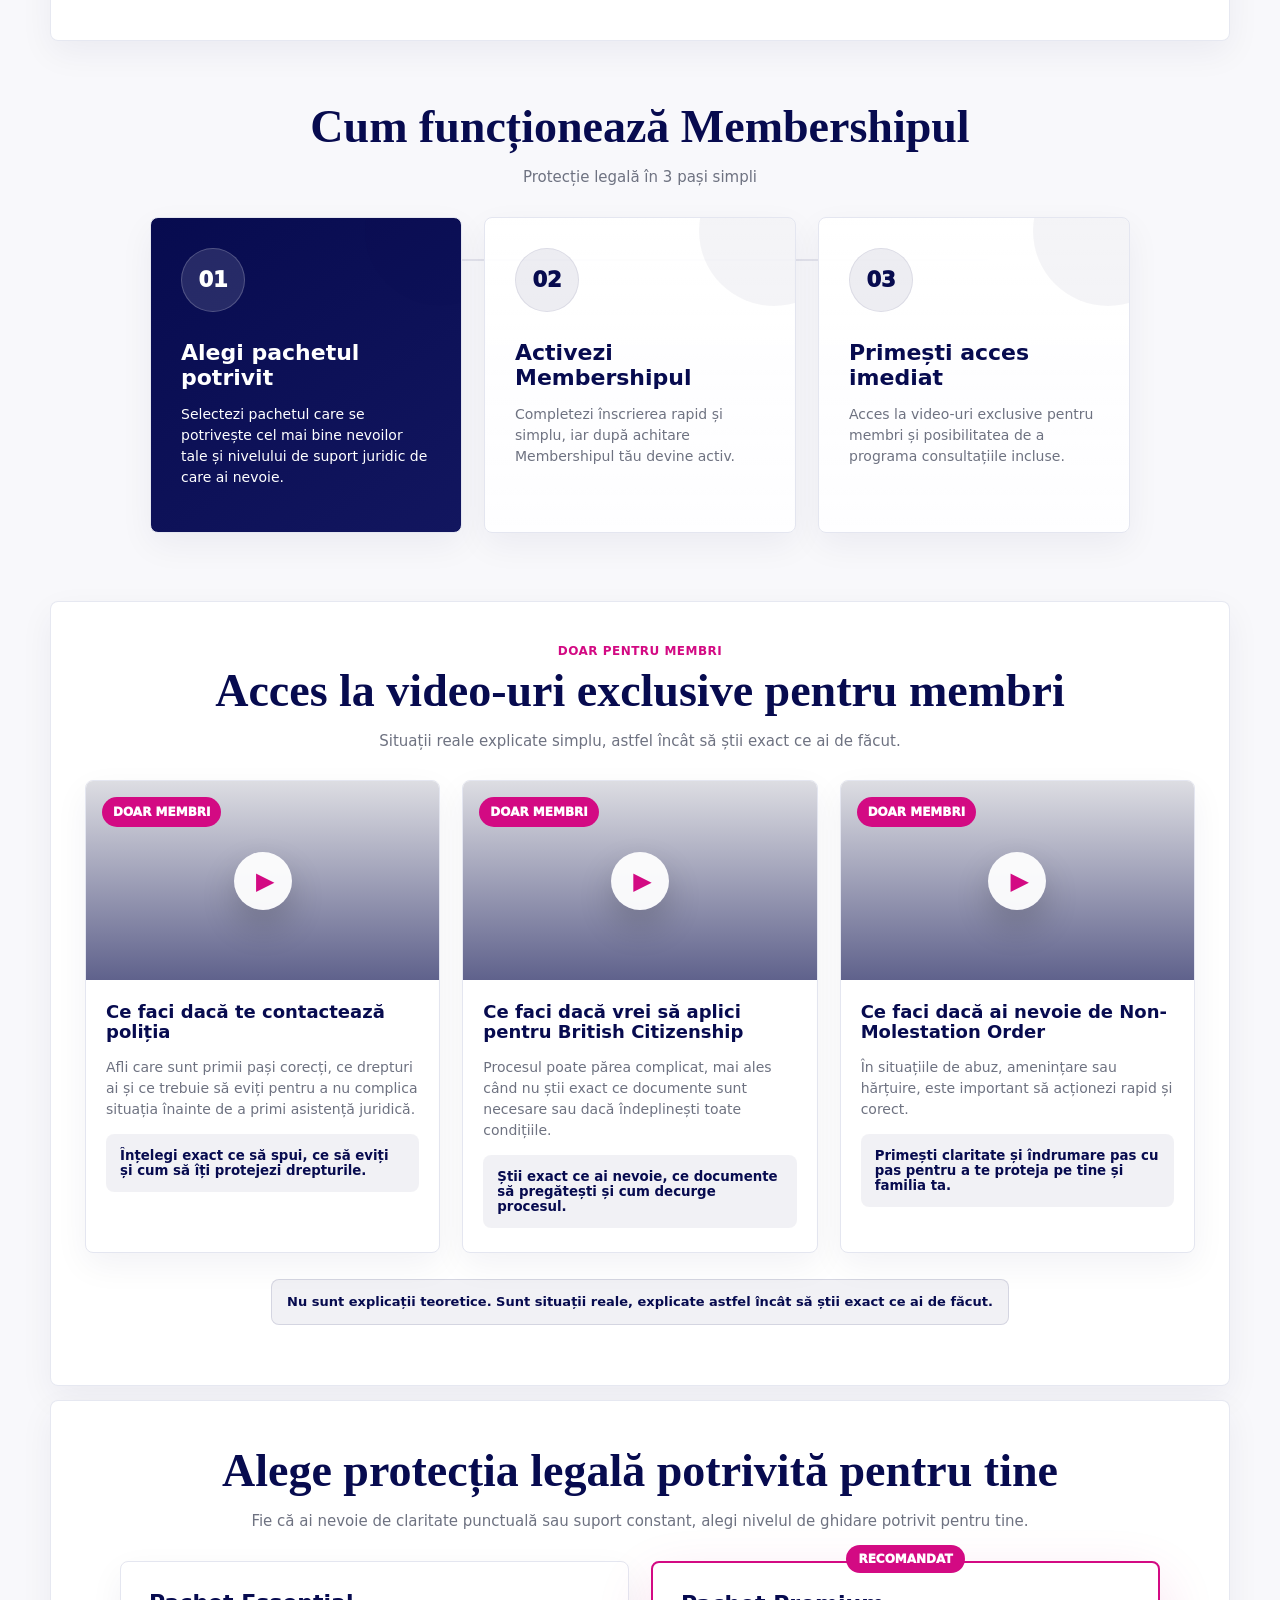
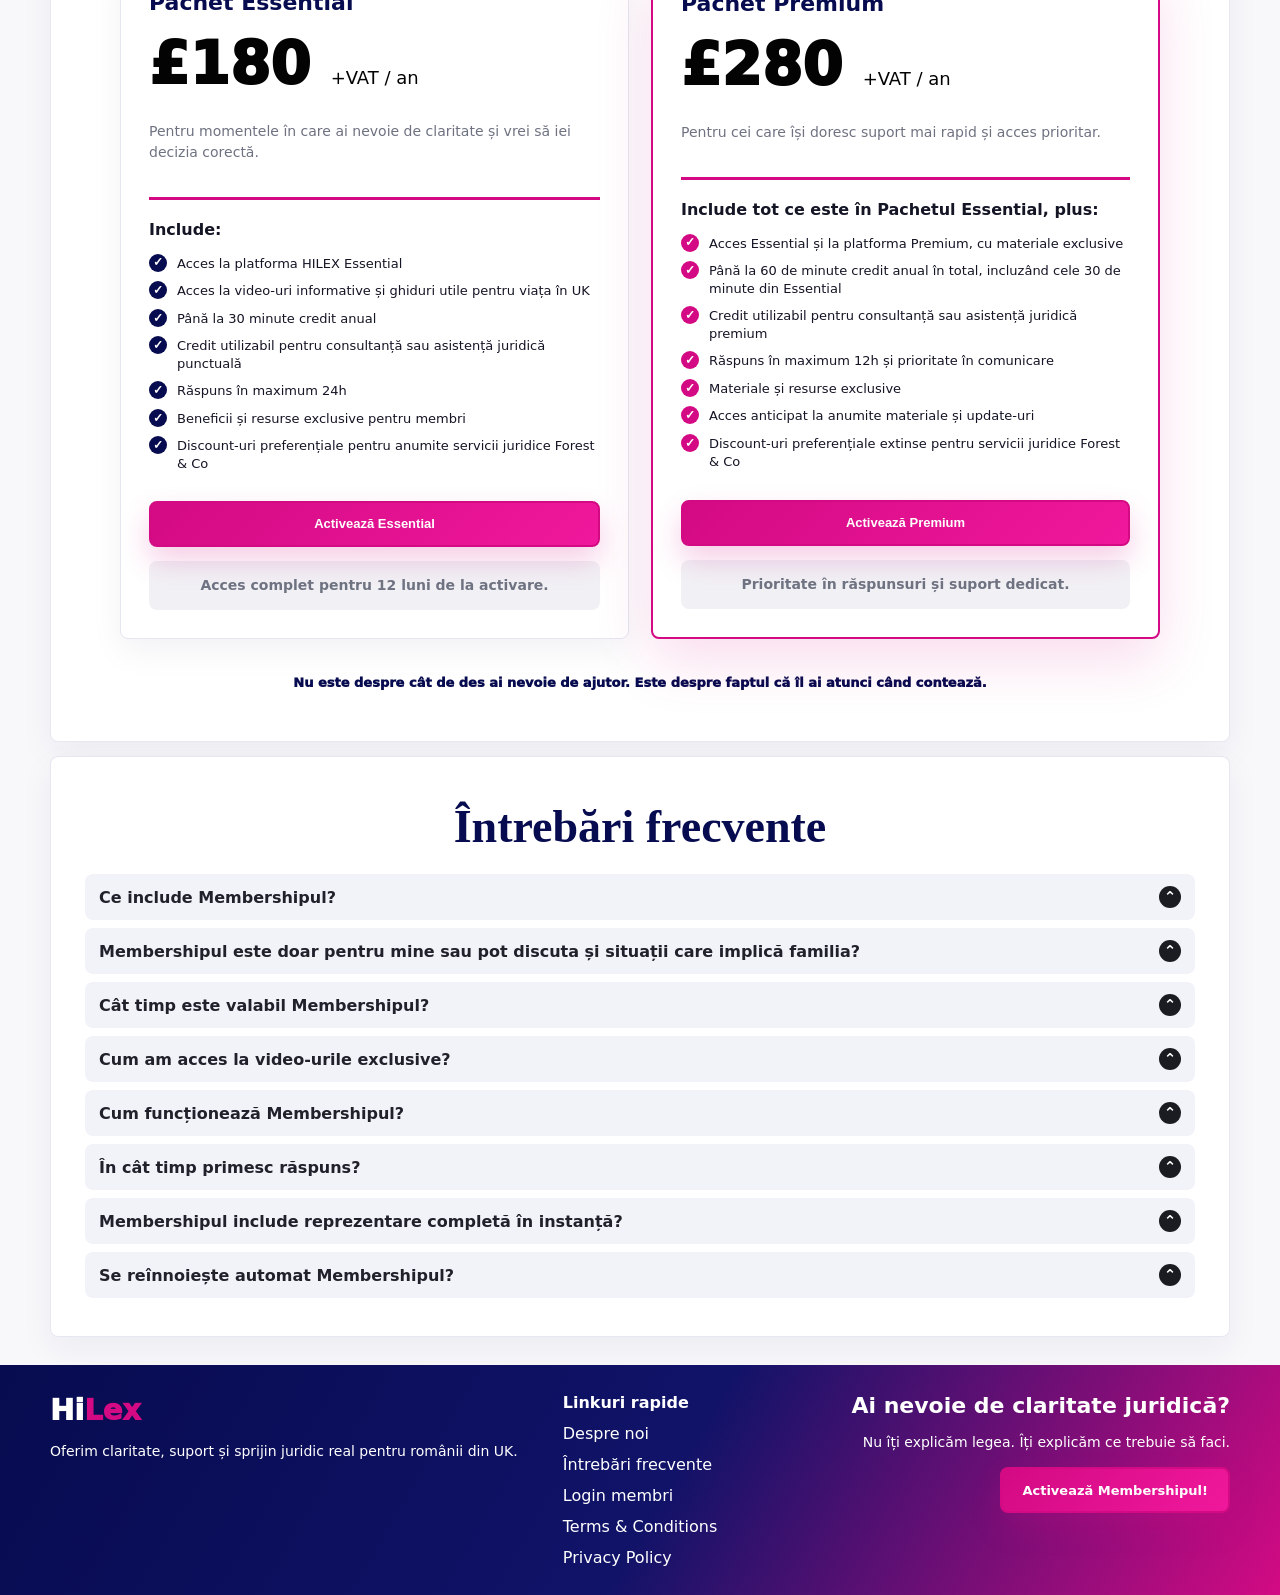
==== commit e4d69636: "Publish HiLex terms and privacy policy and align membership details" ====
--- a/index.html
+++ b/index.html
@@ -14,7 +14,7 @@
     <header class="site-header">
       <a class="brand" href="#">Hi<span>Lex</span></a>
       <nav>
-        <a href="#despre">Despre noi</a>
+        <a href="about.html">Despre noi</a>
         <a href="#faq">Întrebări frecvente</a>
         <a href="#contact">Contact</a>
         <a class="header-login" href="https://membersaccess.hilex.co.uk/login">Login membri</a>
@@ -203,14 +203,14 @@
         <div class="pricing-grid">
           <form class="price-card" action="https://membersaccess.hilex.co.uk/api/stripe/checkout" method="POST">
             <h3>Pachet Essential</h3>
-            <div class="price">£140 <span>+VAT / an</span></div>
+            <div class="price">£180 <span>+VAT / an</span></div>
             <p>Pentru momentele în care ai nevoie de claritate și vrei să iei decizia corectă.</p>
             <hr />
             <strong>Include:</strong>
             <ul>
-              <li>Acces la platforma HILEX</li>
+              <li>Acces la platforma HILEX Essential</li>
               <li>Acces la video-uri informative și ghiduri utile pentru viața în UK</li>
-              <li>Până la 45 minute credit anual</li>
+              <li>Până la 30 minute credit anual</li>
               <li>Credit utilizabil pentru consultanță sau asistență juridică punctuală</li>
               <li>Răspuns în maximum 24h</li>
               <li>Beneficii și resurse exclusive pentru membri</li>
@@ -229,10 +229,10 @@
             <hr />
             <strong>Include tot ce este în Pachetul Essential, plus:</strong>
             <ul>
-              <li>Acces complet la ecosistemul HILEX</li>
-              <li>Până la 90 minute credit anual</li>
+              <li>Acces Essential și la platforma Premium, cu materiale exclusive</li>
+              <li>Până la 60 de minute credit anual în total, incluzând cele 30 de minute din Essential</li>
               <li>Credit utilizabil pentru consultanță sau asistență juridică premium</li>
-              <li>Acces prioritar</li>
+              <li>Răspuns în maximum 12h și prioritate în comunicare</li>
               <li>Materiale și resurse exclusive</li>
               <li>Acces anticipat la anumite materiale și update-uri</li>
               <li>Discount-uri preferențiale extinse pentru servicii juridice Forest & Co</li>
@@ -270,7 +270,7 @@
           </details>
           <details class="faq-item time">
             <summary>În cât timp primesc răspuns?</summary>
-            <p>Pentru solicitările trimise prin Membership, răspunsul este oferit în maximum 24h, iar membrii Premium au acces prioritar.</p>
+            <p>Pentru solicitările trimise prin Membership, răspunsul este oferit în maximum 24h pentru Essential și în maximum 12h pentru Premium, cu prioritate în comunicare.</p>
           </details>
           <details class="faq-item court">
             <summary>Membershipul include reprezentare completă în instanță?</summary>
@@ -291,9 +291,11 @@
       </div>
       <div>
         <strong>Linkuri rapide</strong>
-        <a href="#despre">Despre noi</a>
+        <a href="about.html">Despre noi</a>
         <a href="#faq">Întrebări frecvente</a>
         <a href="https://membersaccess.hilex.co.uk/login">Login membri</a>
+        <a href="terms-and-conditions.html" lang="en">Terms &amp; Conditions</a>
+        <a href="privacy-policy.html" lang="en">Privacy Policy</a>
       </div>
       <div class="footer-cta">
         <h3>Ai nevoie de claritate juridică?</h3>
--- a/styles.css
+++ b/styles.css
@@ -1041,6 +1041,404 @@
   color: var(--navy);
 }
 
+.about-hero {
+  margin: 26px auto 0;
+  max-width: min(1160px, calc(100vw - 56px));
+}
+
+.about-hero-image {
+  align-items: center;
+  background:
+    linear-gradient(90deg, rgba(7, 11, 79, 0.08), rgba(7, 11, 79, 0.02)),
+    url("https://images.unsplash.com/photo-1518005020951-eccb494ad742?auto=format&fit=crop&w=1800&q=80");
+  background-position: center;
+  background-size: cover;
+  border-radius: 18px;
+  display: flex;
+  min-height: 560px;
+  padding: clamp(24px, 4vw, 48px);
+  position: relative;
+  overflow: hidden;
+}
+
+.about-hero-panel {
+  background: linear-gradient(145deg, var(--navy), #25206f);
+  border-radius: 20px;
+  box-shadow: 0 28px 80px rgba(7, 11, 79, 0.26);
+  color: var(--white);
+  max-width: 500px;
+  padding: clamp(28px, 3.8vw, 44px);
+}
+
+.about-hero-panel h1 {
+  color: var(--white);
+  font-family: inherit;
+  font-size: clamp(40px, 4.4vw, 62px);
+  font-weight: 400;
+  line-height: 0.94;
+  margin: 10px 0 20px;
+  max-width: 100%;
+}
+
+.about-hero-panel h1 span {
+  color: var(--pink);
+}
+
+.about-hero-panel p {
+  color: rgba(255, 255, 255, 0.82);
+  font-size: 16px;
+  line-height: 1.42;
+}
+
+.about-panel-line {
+  background: var(--pink);
+  height: 3px;
+  margin: 20px 0;
+  width: 100%;
+}
+
+.about-proof-list {
+  display: grid;
+  gap: 16px;
+}
+
+.about-proof-list article {
+  align-items: center;
+  display: grid;
+  gap: 15px;
+  grid-template-columns: 52px minmax(0, 1fr);
+}
+
+.about-proof-list strong {
+  color: var(--white);
+  display: block;
+  font-size: 18px;
+  margin-bottom: 4px;
+}
+
+.about-proof-list p {
+  font-size: 15px;
+  margin: 0;
+}
+
+.about-proof-icon {
+  align-items: center;
+  background: rgba(255, 255, 255, 0.08);
+  border-radius: 8px;
+  color: var(--white);
+  display: inline-flex;
+  height: 52px;
+  justify-content: center;
+  width: 52px;
+}
+
+.about-proof-icon svg,
+.about-value-icon svg,
+.about-cta-icon svg {
+  fill: none;
+  height: 34px;
+  stroke: currentColor;
+  stroke-linecap: round;
+  stroke-linejoin: round;
+  stroke-width: 1.8;
+  width: 34px;
+}
+
+.about-mission,
+.about-team,
+.about-cta {
+  margin: 34px auto 0;
+  max-width: min(1160px, calc(100vw - 56px));
+}
+
+.about-mission {
+  background: rgba(255, 255, 255, 0.78);
+  border: 1px solid rgba(228, 230, 240, 0.8);
+  border-radius: 22px;
+  box-shadow: var(--shadow-soft);
+  padding: clamp(34px, 5vw, 64px);
+  text-align: center;
+}
+
+.about-mission .mini-label {
+  color: var(--navy);
+  display: inline-flex;
+  justify-content: center;
+  position: relative;
+}
+
+.about-mission .mini-label::after,
+.about-team .mini-label::after {
+  background: var(--pink);
+  bottom: -10px;
+  content: "";
+  height: 4px;
+  left: 50%;
+  position: absolute;
+  transform: translateX(-50%);
+  width: 120px;
+}
+
+.about-section-lead {
+  color: var(--muted);
+  font-size: clamp(18px, 2vw, 23px);
+  line-height: 1.42;
+  margin: 20px auto 54px;
+  max-width: 960px;
+}
+
+.about-values-grid {
+  display: grid;
+  gap: 34px;
+  grid-template-columns: repeat(4, minmax(0, 1fr));
+}
+
+.about-values-grid article {
+  text-align: center;
+}
+
+.about-value-icon {
+  color: var(--pink);
+  display: inline-flex;
+  margin-bottom: 22px;
+}
+
+.about-value-icon svg {
+  height: 78px;
+  stroke-width: 1.45;
+  width: 78px;
+}
+
+.about-value-icon.solid svg {
+  fill: var(--pink);
+  stroke: var(--pink);
+}
+
+.about-value-icon.solid path:last-child {
+  stroke: var(--white);
+  fill: none;
+}
+
+.about-values-grid h3 {
+  color: #050505;
+  font-size: 24px;
+  margin-bottom: 14px;
+}
+
+.about-values-grid p {
+  color: #73737b;
+  font-size: 18px;
+  line-height: 1.4;
+  margin: 0 auto;
+  max-width: 260px;
+}
+
+.about-team {
+  display: grid;
+  gap: 34px;
+  grid-template-columns: 0.8fr 1.2fr;
+  padding: 28px 12px 0;
+}
+
+.about-team .mini-label {
+  display: inline-flex;
+  position: relative;
+}
+
+.about-team h2 {
+  font-family: inherit;
+  font-size: clamp(32px, 4vw, 50px);
+  font-weight: 900;
+  line-height: 1.08;
+  margin-top: 22px;
+}
+
+.about-team-intro p:not(.mini-label) {
+  color: var(--muted);
+  font-size: 20px;
+  line-height: 1.55;
+}
+
+.about-expertise {
+  margin: 44px auto 0;
+  max-width: min(1160px, calc(100vw - 56px));
+  padding: 24px 0 0;
+}
+
+.about-expertise-heading {
+  margin: 0 auto 32px;
+  max-width: 840px;
+  text-align: center;
+}
+
+.about-expertise-heading .mini-label {
+  display: inline-flex;
+  position: relative;
+}
+
+.about-expertise-heading .mini-label::after {
+  background: var(--pink);
+  bottom: -10px;
+  content: "";
+  height: 4px;
+  left: 50%;
+  position: absolute;
+  transform: translateX(-50%);
+  width: 120px;
+}
+
+.about-expertise-heading h2 {
+  color: #050505;
+  font-family: inherit;
+  font-size: clamp(32px, 4vw, 48px);
+  font-weight: 900;
+  line-height: 1.08;
+  margin-top: 24px;
+}
+
+.about-expertise-layout {
+  align-items: center;
+  display: grid;
+  gap: 36px;
+  grid-template-columns: minmax(280px, 0.8fr) minmax(0, 1.45fr);
+}
+
+.about-expertise-copy {
+  color: var(--muted);
+  font-size: 18px;
+  line-height: 1.52;
+}
+
+.about-expertise-copy p {
+  margin: 0 0 18px;
+}
+
+.about-expertise-copy strong {
+  color: var(--navy);
+  font-weight: 900;
+}
+
+.expertise-link {
+  margin-top: 6px;
+}
+
+.team-card-grid {
+  display: grid;
+  gap: 22px;
+  grid-template-columns: repeat(4, minmax(0, 1fr));
+}
+
+.team-card {
+  background: #e9e9ee;
+  border-radius: 12px;
+  box-shadow: 0 14px 34px rgba(7, 11, 79, 0.09);
+  overflow: hidden;
+  text-align: center;
+}
+
+.team-card img {
+  aspect-ratio: 4 / 5;
+  border: 3px solid #f1f1f5;
+  border-radius: 12px 12px 0 0;
+  display: block;
+  height: auto;
+  object-fit: cover;
+  object-position: center 18%;
+  width: 100%;
+}
+
+.team-card:nth-child(2) img {
+  object-position: center top;
+}
+
+.team-card div {
+  padding: 12px 10px 15px;
+}
+
+.team-card h3 {
+  color: #26226f;
+  font-size: clamp(18px, 1.6vw, 25px);
+  font-weight: 950;
+  line-height: 0.95;
+}
+
+.team-card p {
+  color: #26226f;
+  font-size: clamp(14px, 1.2vw, 18px);
+  font-weight: 850;
+  line-height: 1;
+  margin: 4px 0 0;
+}
+
+.about-support-grid {
+  display: grid;
+  gap: 18px;
+  grid-template-columns: repeat(3, minmax(0, 1fr));
+}
+
+.about-support-grid article {
+  background: var(--white);
+  border: 1px solid rgba(228, 230, 240, 0.95);
+  border-radius: 10px;
+  box-shadow: var(--shadow-soft);
+  min-height: 260px;
+  padding: 26px;
+}
+
+.about-support-grid span {
+  color: rgba(7, 11, 79, 0.32);
+  display: block;
+  font-size: 42px;
+  font-weight: 950;
+  margin-bottom: 28px;
+}
+
+.about-support-grid h3 {
+  font-size: 24px;
+  margin-bottom: 14px;
+}
+
+.about-support-grid p {
+  color: var(--muted);
+  font-size: 17px;
+  line-height: 1.45;
+}
+
+.about-cta {
+  align-items: center;
+  background: rgba(255, 255, 255, 0.78);
+  border: 1px solid rgba(228, 230, 240, 0.84);
+  border-radius: 18px;
+  box-shadow: var(--shadow-soft);
+  display: grid;
+  gap: 28px;
+  grid-template-columns: auto minmax(0, 1fr) auto;
+  margin-bottom: 48px;
+  padding: clamp(28px, 4vw, 44px);
+}
+
+.about-cta-icon {
+  align-items: center;
+  background: var(--navy);
+  border-radius: 999px;
+  color: var(--white);
+  display: inline-flex;
+  height: 84px;
+  justify-content: center;
+  width: 84px;
+}
+
+.about-cta p {
+  color: var(--ink);
+  font-size: 22px;
+  margin: 0 0 12px;
+}
+
+.about-cta strong {
+  color: #050505;
+  font-size: 24px;
+}
+
 .closing-line {
   color: var(--navy);
   font-size: 13px;
@@ -1164,6 +1562,22 @@
     grid-template-columns: repeat(2, minmax(0, 1fr));
   }
 
+  .about-values-grid,
+  .about-support-grid,
+  .team-card-grid {
+    grid-template-columns: repeat(2, minmax(0, 1fr));
+  }
+
+  .about-team,
+  .about-cta,
+  .about-expertise-layout {
+    grid-template-columns: 1fr;
+  }
+
+  .about-cta .button {
+    width: fit-content;
+  }
+
   .trust-title {
     grid-column: 1 / -1;
   }
@@ -1255,6 +1669,121 @@
     grid-template-columns: 1fr;
   }
 
+  .about-hero {
+    max-width: calc(100vw - 28px);
+  }
+
+  .about-hero-image {
+    align-items: flex-end;
+    border-radius: 16px;
+    min-height: auto;
+    padding: 18px;
+  }
+
+  .about-hero-panel {
+    border-radius: 14px;
+    padding: 26px 20px;
+  }
+
+  .about-hero-panel h1 {
+    font-size: clamp(38px, 12vw, 52px);
+  }
+
+  .about-hero-panel p,
+  .about-proof-list p {
+    font-size: 15px;
+  }
+
+  .about-proof-list article {
+    grid-template-columns: 48px minmax(0, 1fr);
+  }
+
+  .about-proof-icon {
+    height: 48px;
+    width: 48px;
+  }
+
+  .about-proof-icon svg {
+    height: 28px;
+    width: 28px;
+  }
+
+  .about-mission,
+  .about-team,
+  .about-expertise,
+  .about-cta {
+    max-width: calc(100vw - 28px);
+  }
+
+  .about-values-grid,
+  .about-support-grid,
+  .team-card-grid {
+    grid-template-columns: 1fr;
+  }
+
+  .about-mission {
+    border-radius: 16px;
+    padding: 32px 20px;
+  }
+
+  .about-section-lead {
+    font-size: 16px;
+    margin-bottom: 34px;
+  }
+
+  .about-value-icon svg {
+    height: 62px;
+    width: 62px;
+  }
+
+  .about-values-grid p,
+  .about-team-intro p:not(.mini-label),
+  .about-support-grid p {
+    font-size: 16px;
+  }
+
+  .about-team {
+    padding-left: 0;
+    padding-right: 0;
+  }
+
+  .about-expertise {
+    margin-top: 34px;
+    padding-top: 8px;
+  }
+
+  .about-expertise-heading {
+    margin-bottom: 26px;
+  }
+
+  .about-expertise-copy {
+    font-size: 16px;
+  }
+
+  .team-card-grid {
+    gap: 14px;
+  }
+
+  .about-support-grid article {
+    min-height: auto;
+  }
+
+  .about-cta {
+    text-align: center;
+  }
+
+  .about-cta-icon {
+    margin: 0 auto;
+  }
+
+  .team-card h3 {
+    font-size: 20px;
+  }
+
+  .team-card p {
+    font-size: 15px;
+  }
+
   .trust-strip article {
     border-right: 0;
     border-top: 1px solid rgba(228, 230, 240, 0.9);
@@ -1360,4 +1889,8 @@
   .lead {
     font-size: 16px;
   }
-}
+
+  .team-card-grid {
+    grid-template-columns: 1fr;
+  }
+}
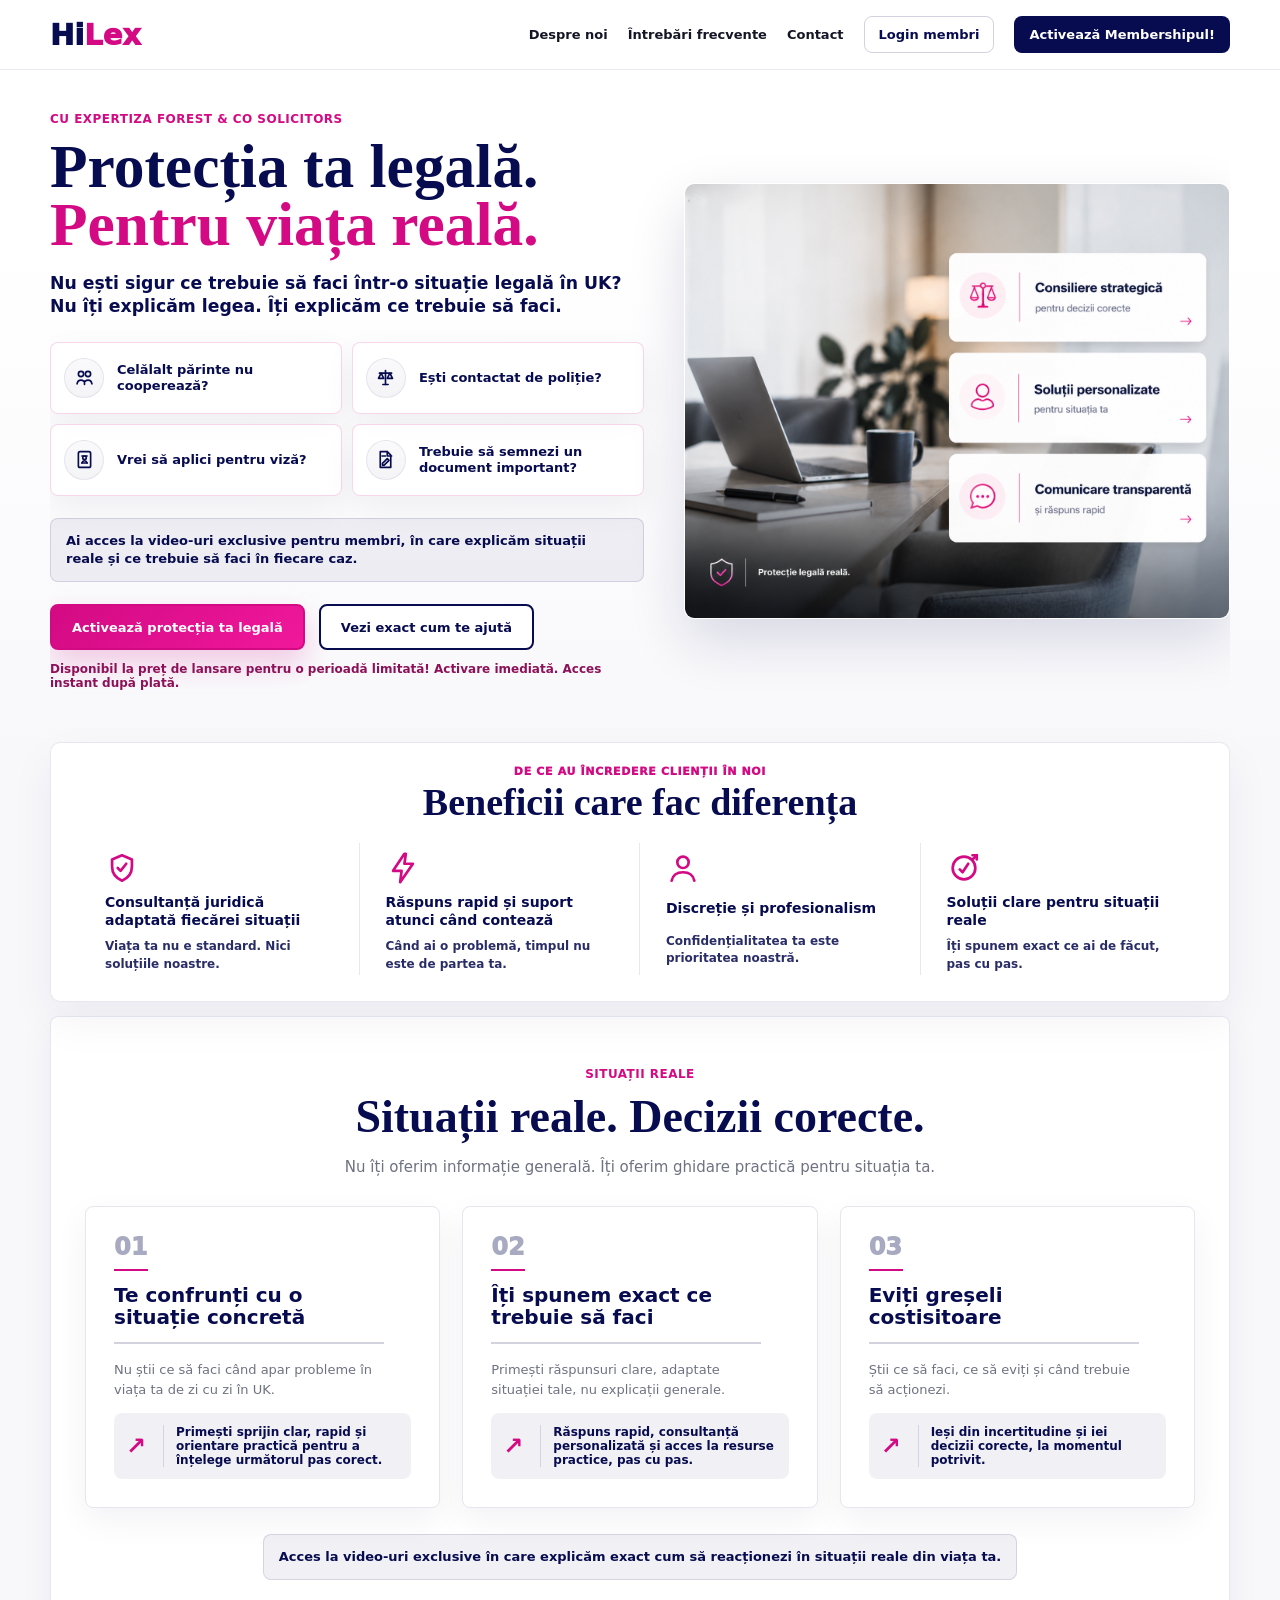
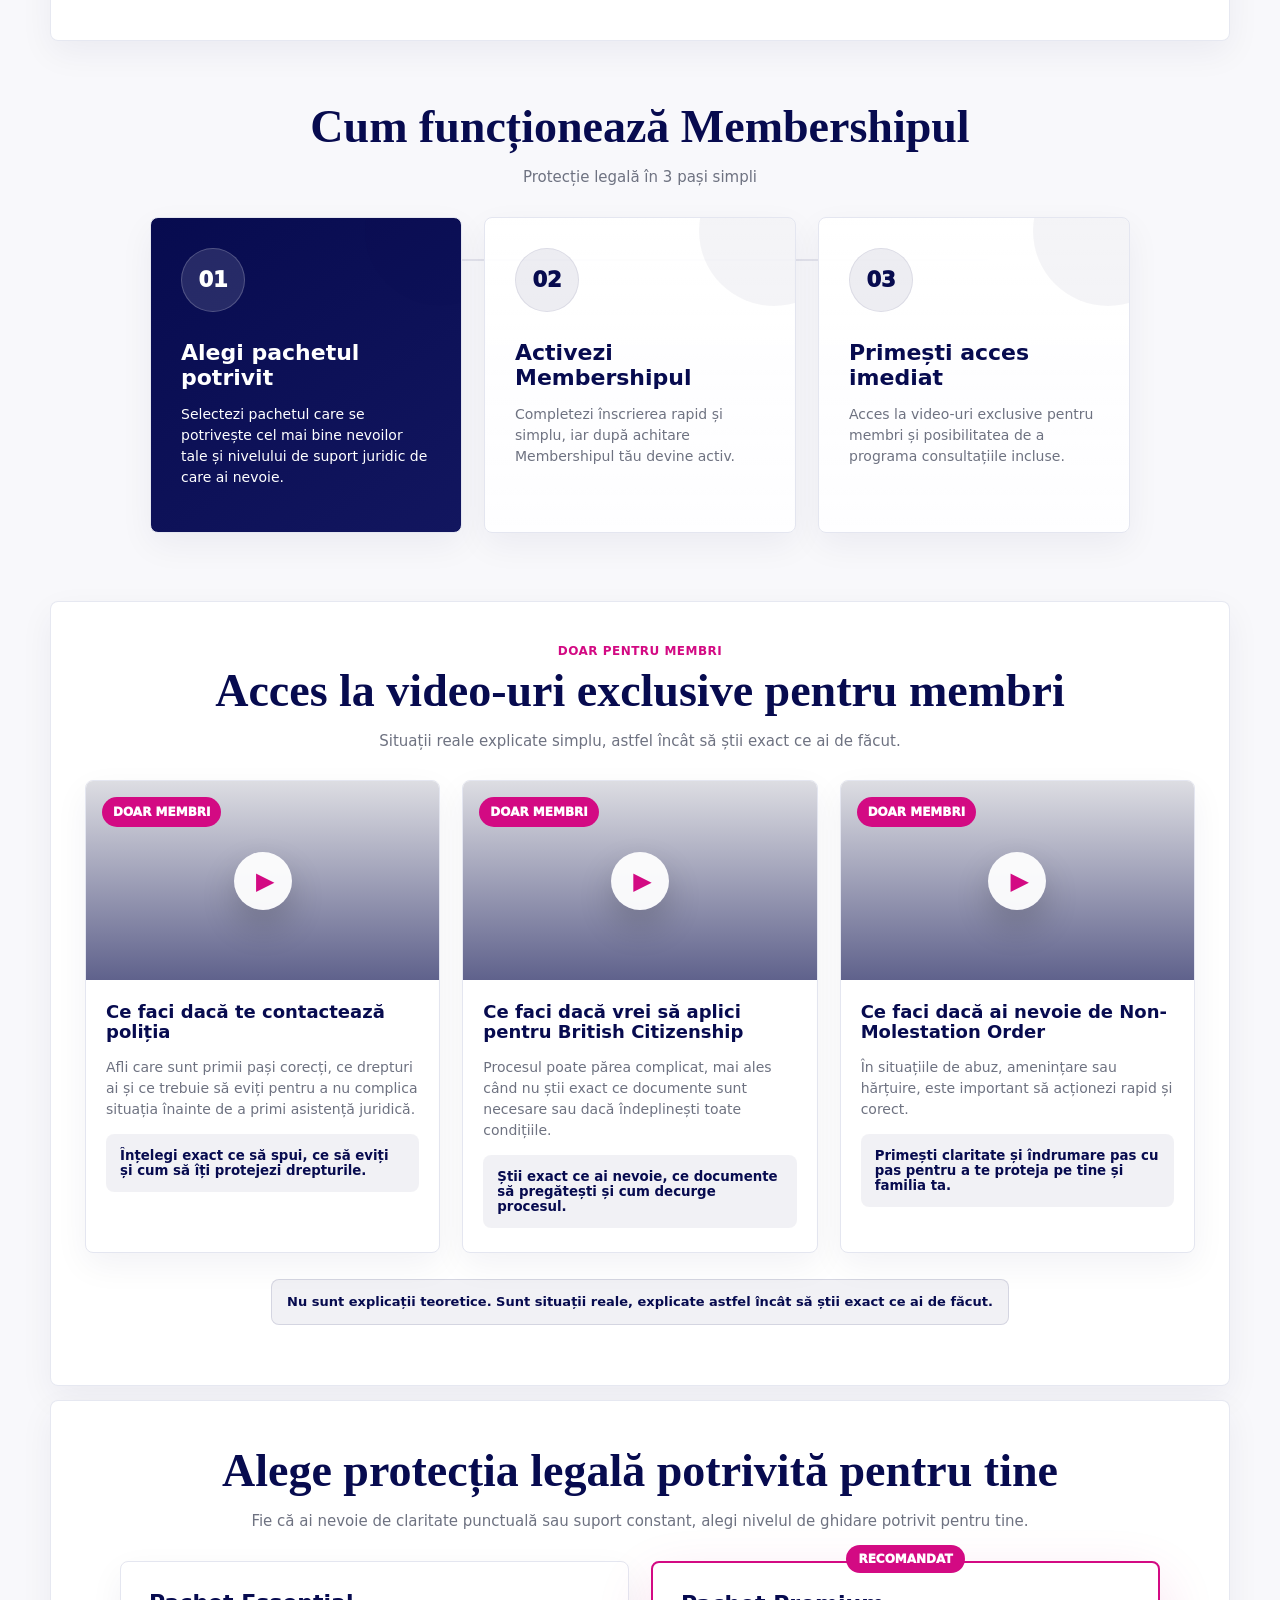
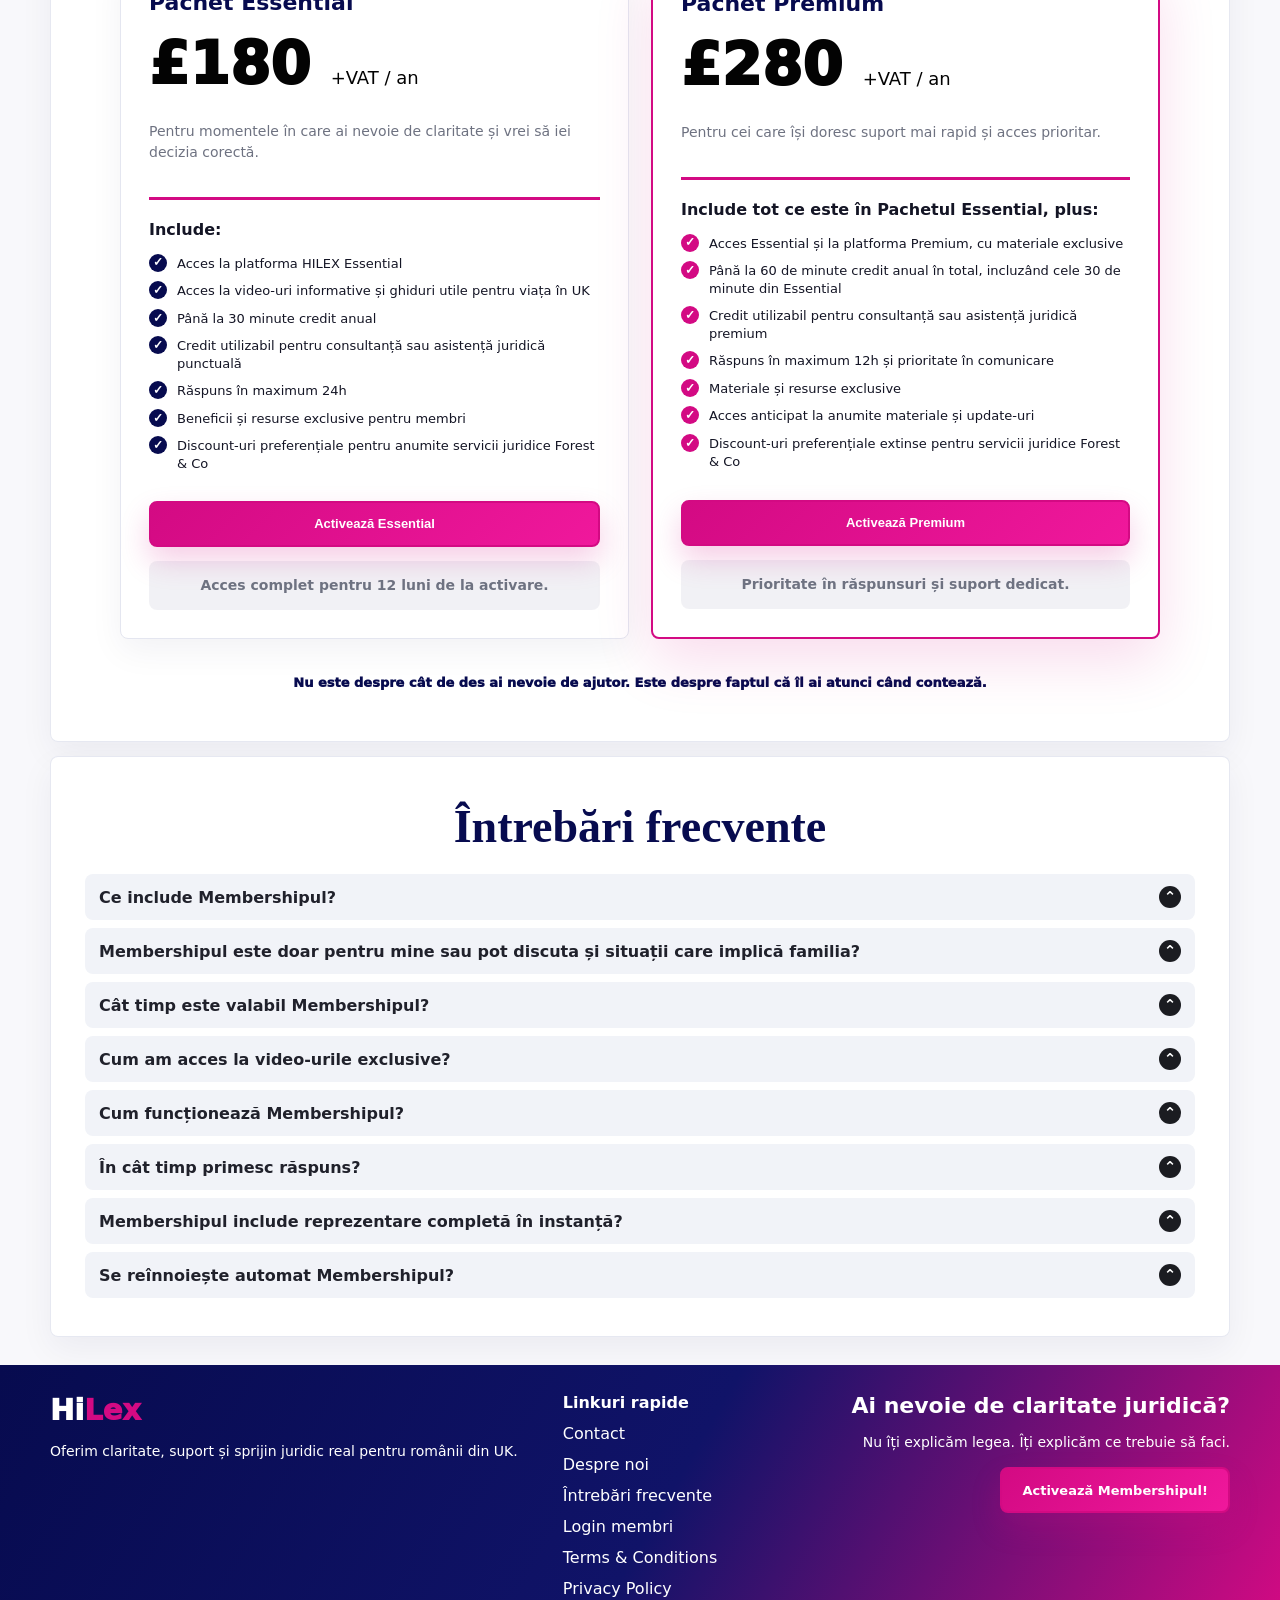
==== commit 85c85918: "Add HiLex contact page with public enquiry form and navigation" ====
--- a/index.html
+++ b/index.html
@@ -16,7 +16,7 @@
       <nav>
         <a href="about.html">Despre noi</a>
         <a href="#faq">Întrebări frecvente</a>
-        <a href="#contact">Contact</a>
+        <a href="contact.html">Contact</a>
         <a class="header-login" href="https://membersaccess.hilex.co.uk/login">Login membri</a>
         <a class="header-cta" href="#pachete">Activează Membershipul!</a>
       </nav>
@@ -291,6 +291,7 @@
       </div>
       <div>
         <strong>Linkuri rapide</strong>
+        <a href="contact.html">Contact</a>
         <a href="about.html">Despre noi</a>
         <a href="#faq">Întrebări frecvente</a>
         <a href="https://membersaccess.hilex.co.uk/login">Login membri</a>
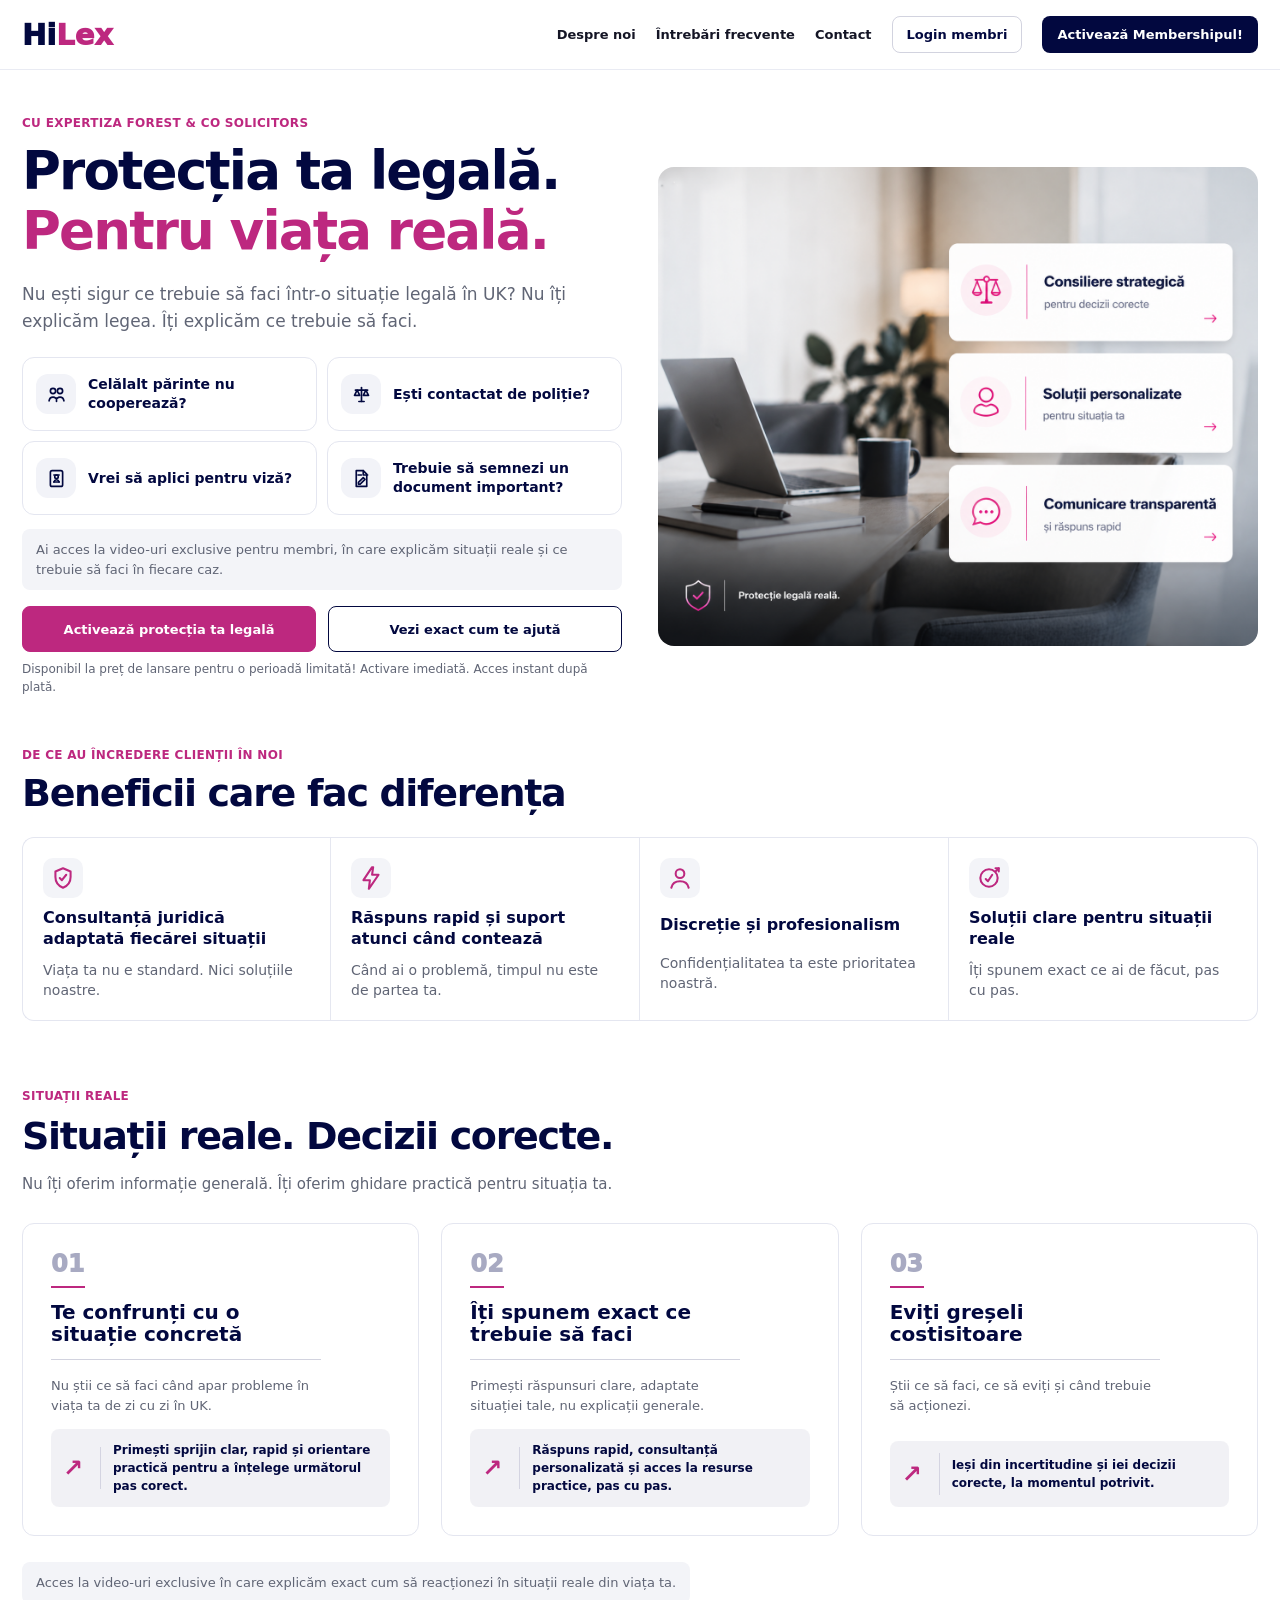
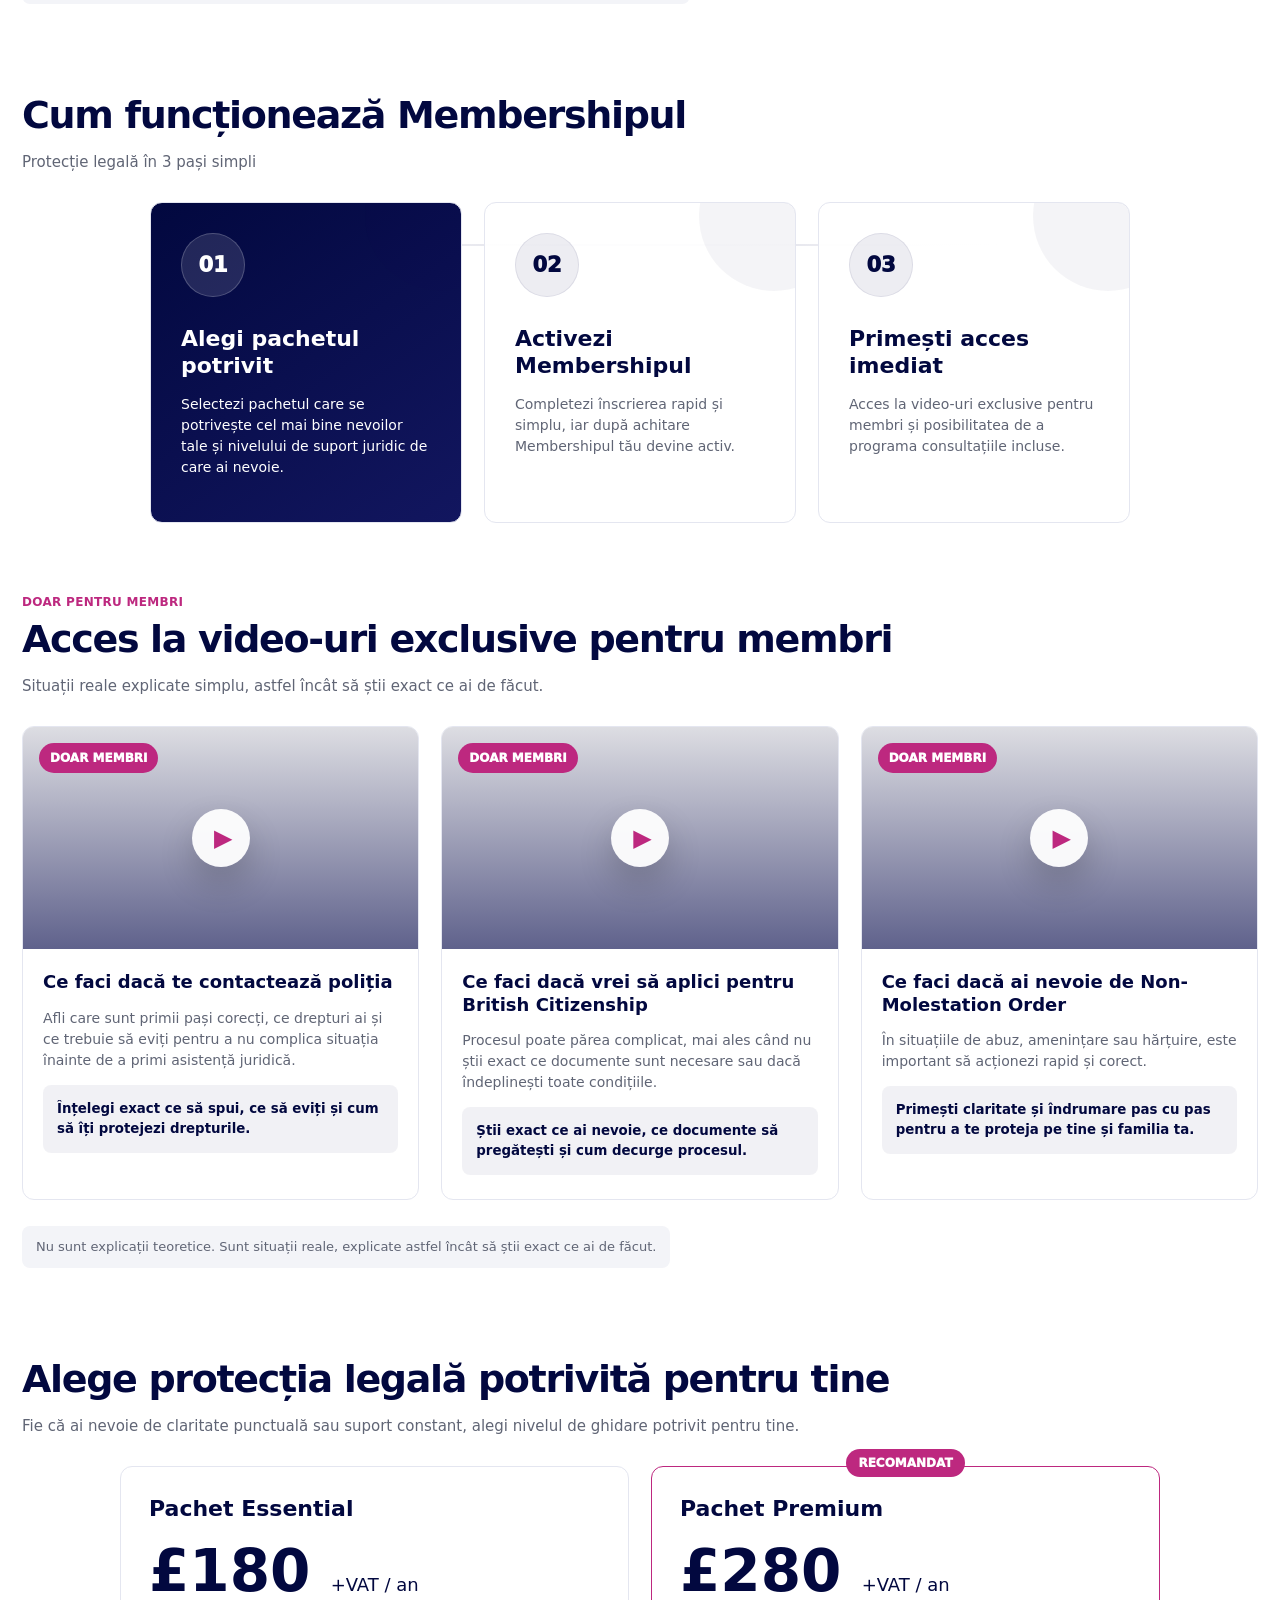
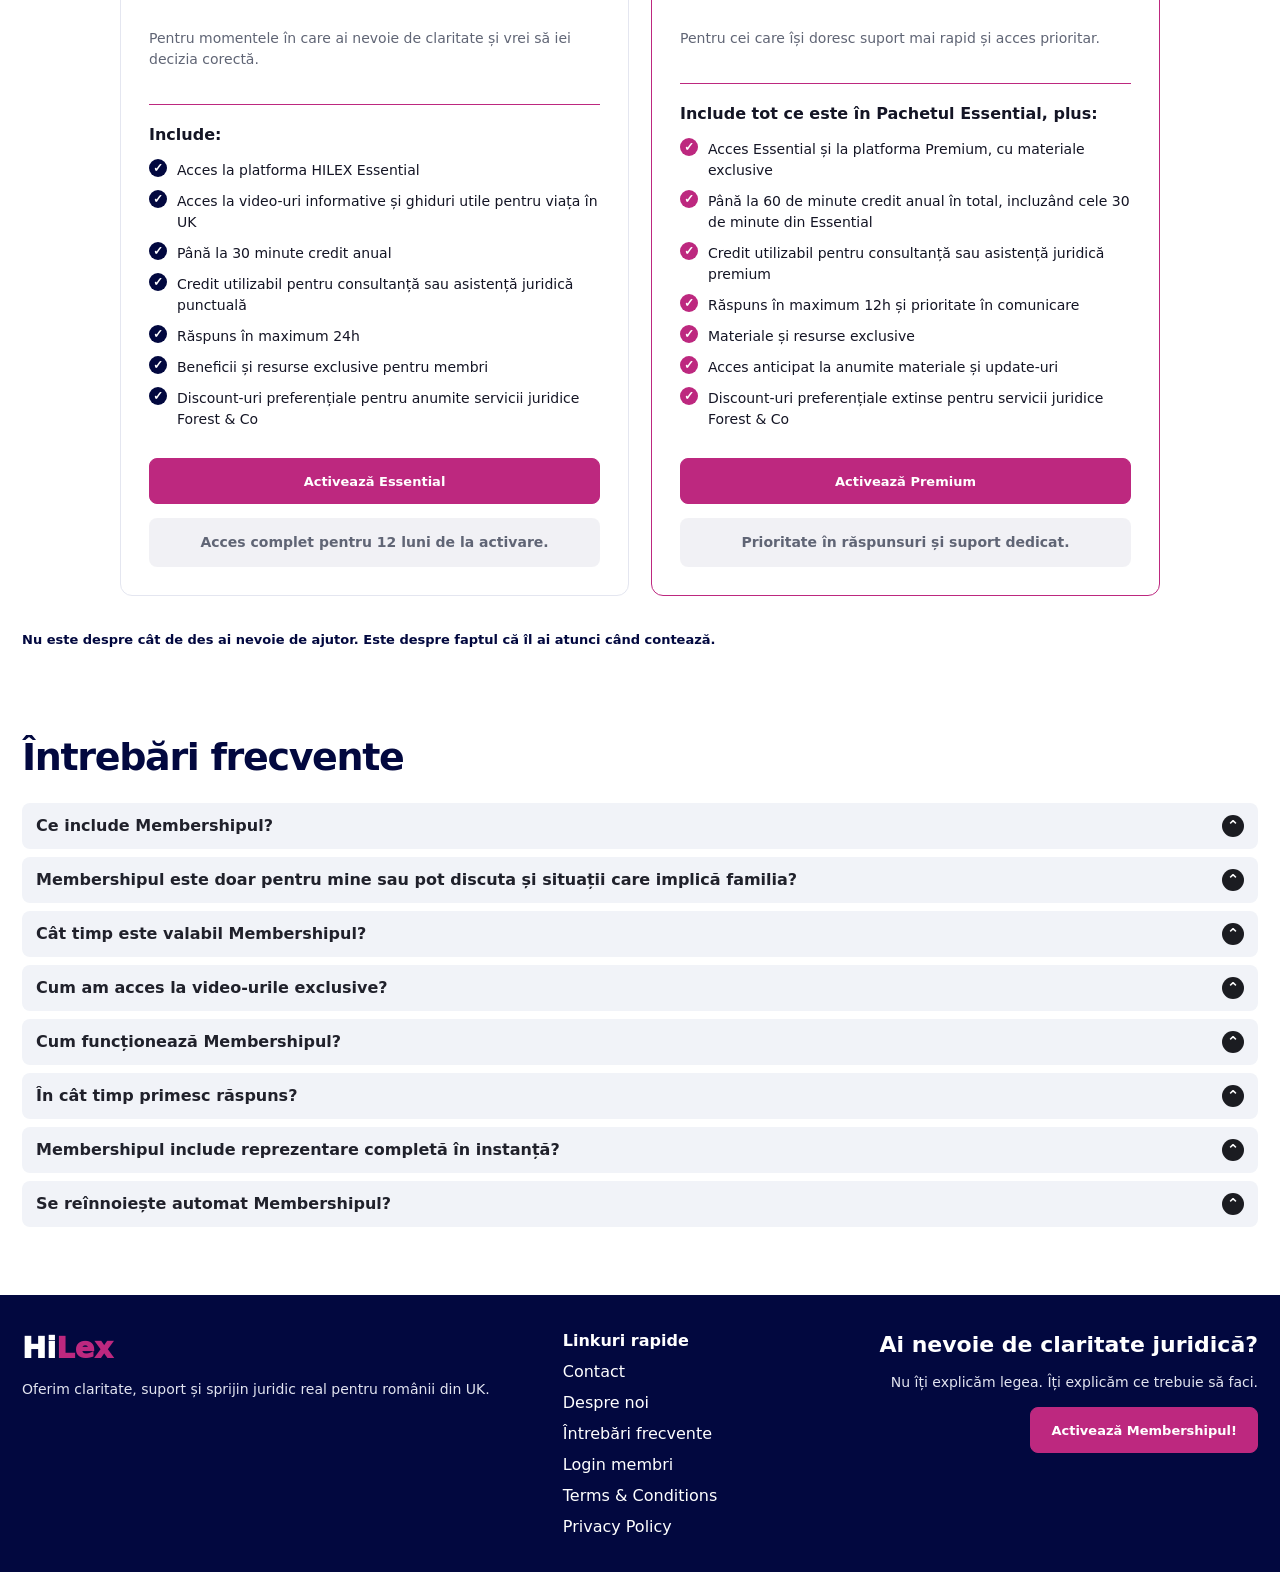
==== commit b4ad148a: "Refine homepage to match HiLex member platform styling" ====
--- a/index.html
+++ b/index.html
@@ -9,6 +9,7 @@
       content="Protecția ta legală. Pentru viața reală. HILEX oferă video-uri exclusive și ghidare practică pentru românii din UK."
     />
     <link rel="stylesheet" href="styles.css" />
+    <link rel="stylesheet" href="home.css" />
   </head>
   <body>
     <header class="site-header">
--- a/home.css
+++ b/home.css
@@ -0,0 +1,99 @@
+/* Homepage refinement, aligned with the HiLex member platform. */
+body { background: #fff; --navy: #02083f; --pink: #bd287f; --muted: #606575; --page-max: 1280px; }
+h1, h2, .trust-title h2 { font-family: inherit; letter-spacing: -.035em; font-weight: 750; line-height: 1.12; }
+h1 { font-size: clamp(36px, 4.15vw, 56px); margin: 12px 0 20px; }
+h2, .trust-title h2 { font-size: clamp(28px, 3vw, 38px); }
+h3 { font-weight: 700; line-height: 1.25; }
+.site-header { background: #fff; backdrop-filter: none; }
+nav { font-weight: 650; }
+.hero { grid-template-columns: minmax(0, 1fr) minmax(0, 1fr); gap: 36px; margin-top: 34px; padding-bottom: 34px; overflow: visible; }
+.hero-copy, .hero-media { min-width: 0; }
+.lead { color: var(--muted); font-size: 17px; font-weight: 400; line-height: 1.6; }
+.kicker, .mini-label { font-weight: 750; letter-spacing: .025em; }
+.problem-grid { gap: 10px; margin: 22px 0 14px; }
+.problem-grid article { border-color: var(--line); border-radius: 12px; box-shadow: none; padding: 13px; gap: 12px; min-height: 74px; }
+.problem-grid article:hover { box-shadow: none; transform: none; border-color: #c4c7d8; }
+.problem-grid strong { font-size: 14px; font-weight: 650; line-height: 1.35; }
+.icon { background: #f2f3f8; border: 0; border-radius: 12px; }
+.member-note { border: 0; background: #f3f4f8; color: var(--muted); font-weight: 450; line-height: 1.5; margin: 14px 0; padding: 11px 14px; }
+.actions { flex-wrap: nowrap; gap: 12px; margin-top: 16px; }
+.actions .button { flex: 1; padding: 12px 14px; }
+.button { font-weight: 700; border-width: 1px; font-family: inherit; }
+.button.primary { background: var(--pink); box-shadow: none; }
+.button.primary:hover { background: #a92270; }
+.launch-note { color: var(--muted); font-weight: 400; line-height: 1.5; margin-top: 8px; }
+.media-card { border: 0; border-radius: 16px; box-shadow: none; }
+.media-card, .media-image { min-height: 0; }
+.trust-strip { background: #fff; border: 0; box-shadow: none; padding: 0; overflow: visible; margin-top: 6px; }
+.trust-title { justify-content: start; text-align: left; padding-bottom: 22px; gap: 10px; }
+.trust-title h2 { text-align: left; }
+.trust-title span { font-size: 12px; font-weight: 750; letter-spacing: .025em; }
+.trust-strip article { border-top: 1px solid var(--line); border-bottom: 1px solid var(--line); padding: 20px; min-height: 178px; gap: 10px; }
+.trust-strip article:first-of-type { border-left: 1px solid var(--line); border-radius: 12px 0 0 12px; }
+.trust-strip article:last-child { border-right: 1px solid var(--line); border-radius: 0 12px 12px 0; }
+.trust-strip strong { font-size: 16px; font-weight: 700; line-height: 1.3; }
+.trust-strip p { color: var(--muted); font-size: 14px; font-weight: 400; opacity: 1; }
+.trust-icon { background: #f3f4f8; border-radius: 10px; width: 40px; height: 40px; }
+.trust-icon svg { width: 26px; height: 26px; }
+.section.centered, .section.centered:not(.soft) { text-align: left; border: 0; border-radius: 0; box-shadow: none; margin-top: 0; padding: 56px 0 12px; background: #fff; }
+.muted { margin-left: 0; }
+.info-card, .step, .video-card, .price-card { border-radius: 12px; box-shadow: none; }
+.info-card:hover, .video-card:hover, .price-card:hover { transform: none; box-shadow: 0 8px 24px rgba(2,8,63,.045); }
+.info-card strong, .video-card small, .small-note { font-weight: 550; line-height: 1.5; }
+.info-card > p { border-top-width: 1px; }
+.price-card.recommended { border-width: 1px; box-shadow: none; }
+.price-card hr { border-top-width: 1px; }
+.price { color: var(--navy); font-weight: 750; }
+li { font-size: 14px; line-height: 1.5; }
+.closing-line { font-weight: 600; }
+.footer { background: var(--navy); margin-top: 56px; padding-top: 36px; padding-bottom: 36px; }
+.footer p { color: #e2e4f0; }
+a:focus-visible, button:focus-visible, summary:focus-visible { outline: 3px solid var(--pink); outline-offset: 4px; }
+section[id] { scroll-margin-top: 100px; }
+@media (max-width: 1080px) {
+ .hero { grid-template-columns: minmax(0, 1fr) minmax(0, .92fr); gap: 24px; }
+ h1 { font-size: clamp(32px, 4vw, 44px); }
+ .problem-grid { grid-template-columns: repeat(2, minmax(0, 1fr)); }
+ .problem-grid article { padding: 10px; gap: 8px; }
+ .problem-grid strong { font-size: 12px; }
+ .actions { flex-wrap: wrap; }
+ .trust-strip article:nth-child(3) { border-right: 1px solid var(--line); border-radius: 0 12px 0 0; }
+ .trust-strip article:nth-child(4) { border-left: 1px solid var(--line); border-radius: 0 0 0 12px; }
+ .trust-strip article:first-of-type { border-radius: 12px 0 0 0; }
+ .trust-strip article:last-child { border-radius: 0 0 12px 0; }
+ .site-header { gap: 14px; }
+ nav { gap: 12px; }
+}
+@media (max-width: 820px) {
+ .hero { grid-template-columns: 1fr; gap: 24px; }
+ h1 { font-size: clamp(32px, 6.5vw, 48px); }
+ .hero-media { max-width: 640px; width: 100%; }
+ .problem-grid strong { font-size: 14px; }
+}
+@media (max-width: 720px) {
+ .site-header { gap: 14px; padding: 16px 20px; }
+ nav { display: grid; grid-template-columns: repeat(6, minmax(0, 1fr)); gap: 12px 8px; font-size: 12px; }
+ nav > a { grid-column: span 2; text-align: center; align-content: center; min-height: 32px; }
+ nav .header-login, nav .header-cta { grid-column: span 3; padding: 10px 8px; min-height: 42px; }
+ .hero, .trust-strip, .section, .section.soft, .faq { max-width: calc(100% - 40px); }
+ .hero { margin-top: 24px; padding-bottom: 32px; }
+ h1 { font-size: clamp(27px, 7.55vw, 48px); line-height: 1.16; }
+ h1 span { white-space: normal; }
+ .lead { font-size: 16px; }
+ .problem-grid { grid-template-columns: 1fr; }
+ .problem-grid article { min-height: 64px; padding: 12px; }
+ .problem-grid strong { font-size: 14px; }
+ .actions { flex-direction: column; }
+ .trust-strip { grid-template-columns: 1fr; }
+ .trust-strip article, .trust-strip article:first-of-type, .trust-strip article:nth-child(3), .trust-strip article:nth-child(4), .trust-strip article:last-child { border: 0; border-bottom: 1px solid var(--line); border-radius: 0; min-height: 0; padding: 20px 0; }
+ .trust-title { padding-bottom: 4px; }
+ .section.centered, .section.centered:not(.soft) { padding: 40px 0 0; }
+ .info-card, .price-card { padding: 22px; }
+ .price span { display: inline; font-size: 16px; }
+ .footer-cta { text-align: left; }
+ section[id] { scroll-margin-top: 24px; }
+}
+@media (prefers-reduced-motion: reduce) {
+ html { scroll-behavior: auto; }
+ *, *::before, *::after { transition: none !important; }
+}
